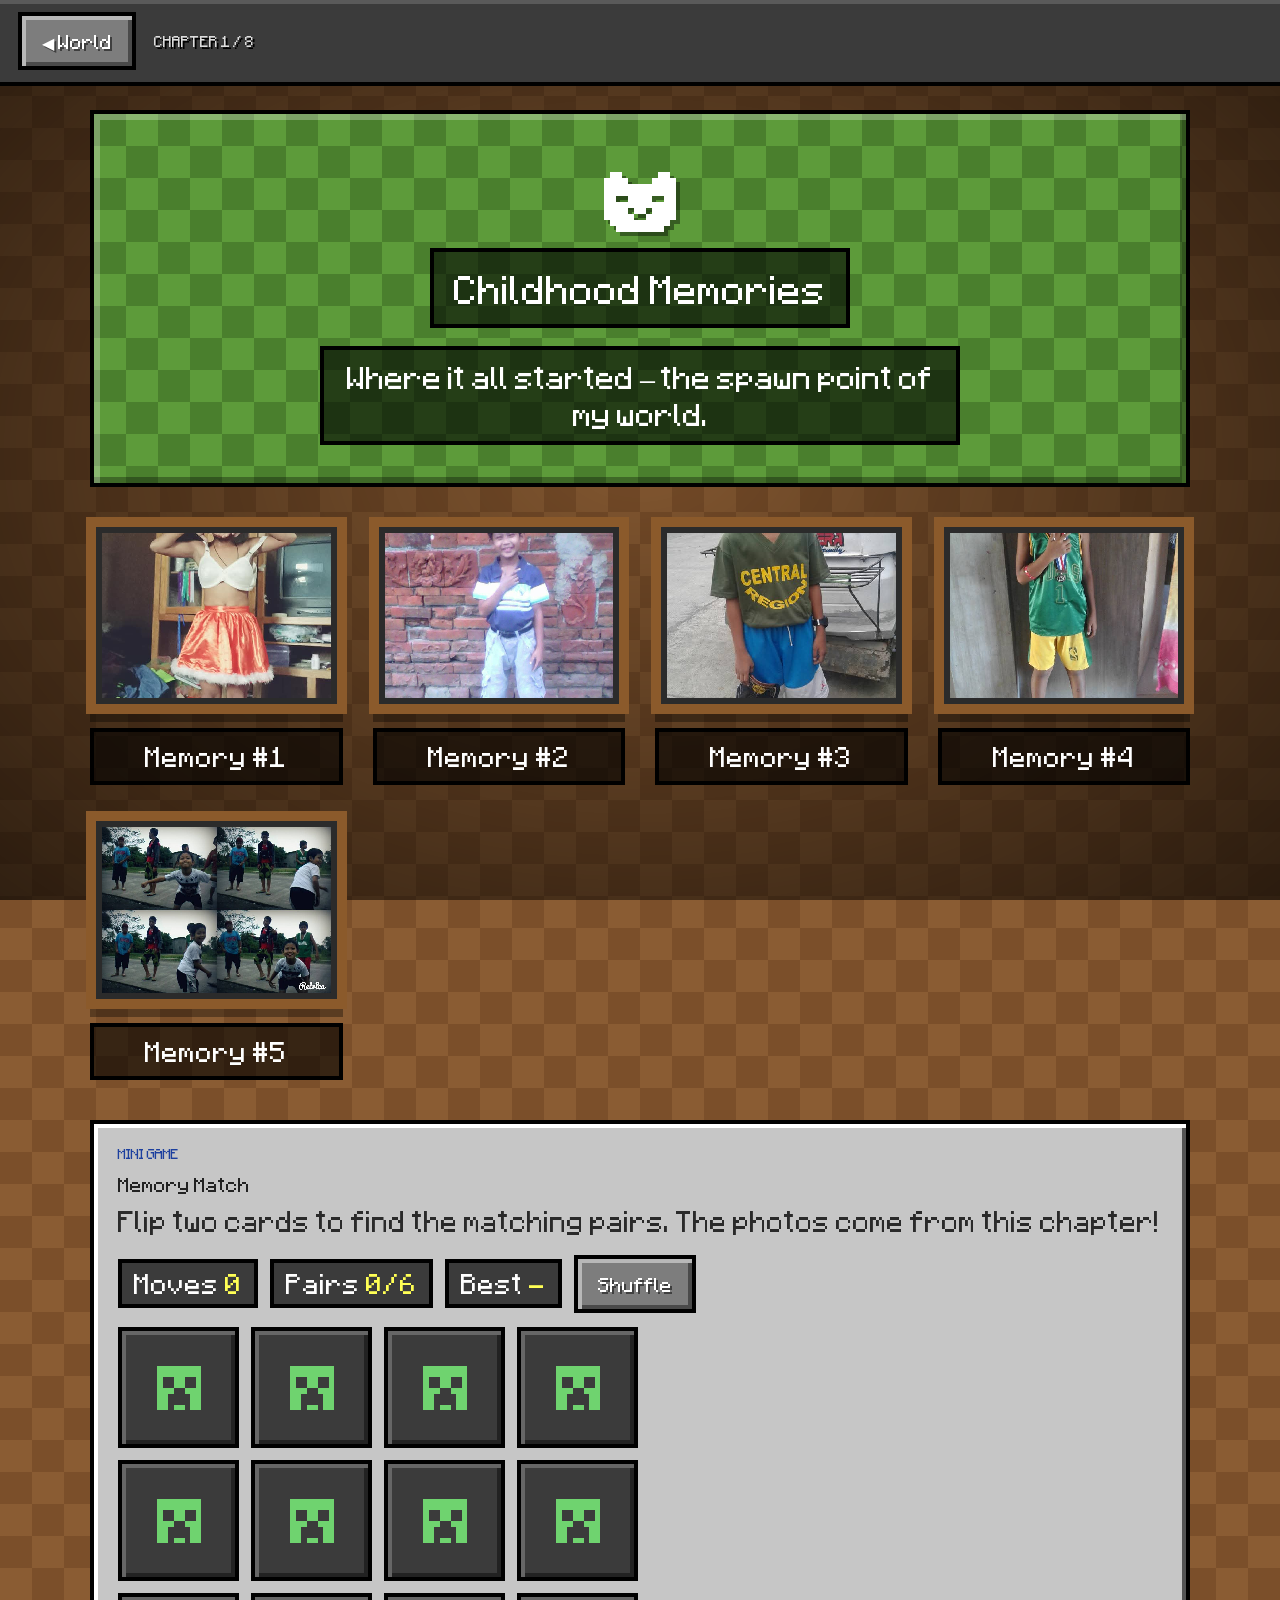
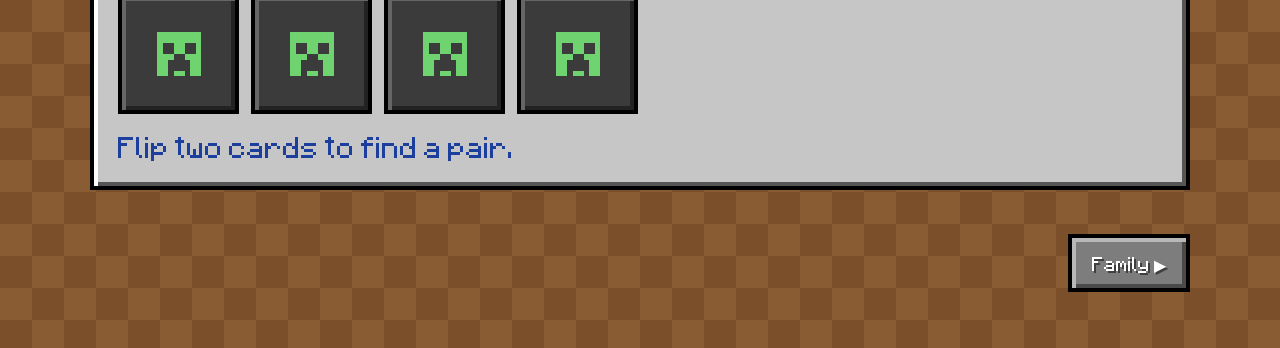
==== pages/childhood_memories.html @ 73229e30 "Use the real Minecraft font site-wide (bundled locally) Co-Authored-By: Claude Sonnet 5.5 <noreply@a" ====
<!DOCTYPE html>
<html lang="en">
<head>
  <meta charset="utf-8">
  <meta name="viewport" content="width=device-width, initial-scale=1">
  <title>Childhood Memories · Life Craft</title>
  <link rel="stylesheet" href="../css/style.css">
  <script src="../js/transition.js"></script>
</head>
<body style="--c:#5d9b3a; --c2:#4a7f2d;">
  <a class="skip" href="#main">Skip to content</a>

  <header class="topbar">
    <a class="mc-btn" data-morph href="welcome.html" style="--c:#7d7d7d; --c2:#6b6b6b;">&#9664; World</a>
    <span class="topbar-title">CHAPTER 1 / 8</span>
  </header>

  <main id="main" class="wrap">
    <section class="hero">
      <span class="hero-icon" aria-hidden="true"><i class="px px-bear"></i></span>
      <h1>Childhood Memories</h1>
      <p>Where it all started &mdash; the spawn point of my world.</p>
    </section>

    <section class="gallery">
      <figure class="photo">
        <div class="frame"><img src="../img/Childhood%20Memories/FB_IMG_1792336890360.jpg" alt="Childhood memory 1" loading="lazy"><div class="ph"></div></div>
        <figcaption>Memory #1</figcaption>
      </figure>
      <figure class="photo">
        <div class="frame"><img src="../img/Childhood%20Memories/FB_IMG_1792336968765.jpg" alt="Childhood memory 2" loading="lazy"><div class="ph"></div></div>
        <figcaption>Memory #2</figcaption>
      </figure>
      <figure class="photo">
        <div class="frame"><img src="../img/Childhood%20Memories/FB_IMG_1792337045934.jpg" alt="Childhood memory 3" loading="lazy"><div class="ph"></div></div>
        <figcaption>Memory #3</figcaption>
      </figure>
      <figure class="photo">
        <div class="frame"><img src="../img/Childhood%20Memories/FB_IMG_1792337150181.jpg" alt="Childhood memory 4" loading="lazy"><div class="ph"></div></div>
        <figcaption>Memory #4</figcaption>
      </figure>
      <figure class="photo">
        <div class="frame"><img src="../img/Childhood%20Memories/FB_IMG_1792337281035.jpg" alt="Childhood memory 5" loading="lazy"><div class="ph"></div></div>
        <figcaption>Memory #5</figcaption>
      </figure>
    </section>

    <section class="panel game" data-game="memory" aria-labelledby="game-title">
      <div class="game-tag">MINI GAME</div>
      <h2 id="game-title">Memory Match</h2>
      <p class="game-sub">Flip two cards to find the matching pairs. The photos come from this chapter!</p>
      <div class="game-ui"></div>
      <noscript><p class="game-sub">Turn on JavaScript to play this game.</p></noscript>
    </section>

    <nav class="pager">
      <span class="spacer"></span>
      <a class="mc-btn" data-morph href="family_relatives.html" style="--c:#b8945f; --c2:#9c7a49;">Family &#9654;</a>
    </nav>
  </main>

  <script src="../js/lightbox.js"></script>
  <script src="../js/games.js"></script>
</body>
</html>
---- css/style.css ----
/* ==========================================================
   LIFE CRAFT — Minecraft-themed memory book
   ========================================================== */

@font-face {
  font-family: 'Minecraft';
  src: url('../assets/fonts/minecraft.woff2') format('woff2');
  font-display: swap;
}

:root {
  --font-title: 'Minecraft', 'Courier New', monospace;
  --font-body: 'Minecraft', 'Courier New', monospace;
  --c: #5d9b3a;
  --c2: #4a7f2d;
  --gui: #c6c6c6;
  --stone: #7d7d7d;
  --icon-lg: 72px;
  --ground-h: max(24vh, 150px);
}

*, *::before, *::after { box-sizing: border-box; }

html { image-rendering: pixelated; scroll-behavior: smooth; }

body {
  margin: 0;
  min-height: 100vh;
  min-height: 100dvh;
  font-family: var(--font-body);
  font-size: 23px;
  line-height: 1.5;
  color: #fff;
  background:
    conic-gradient(#8a5c33 25%, #7b4f2a 0 50%, #8a5c33 0 75%, #7b4f2a 0) 0 0 / 64px 64px;
}

body::before {            /* dark vignette over the dirt */
  content: '';
  position: fixed; inset: 0; z-index: -1;
  background: radial-gradient(ellipse at center, rgba(0,0,0,.05), rgba(0,0,0,.65));
}

h1, h2, h3 { font-family: var(--font-title); font-weight: 400; line-height: 1.5; margin: 0; }
img { max-width: 100%; display: block; }
a { color: inherit; }

/* Visible keyboard focus everywhere */
:focus-visible { outline: 4px solid #ffff55; outline-offset: 4px; }
.title-body :focus-visible { outline-color: #1b1b1b; }
a, button, summary { touch-action: manipulation; }

/* ---------- Buttons & panels ---------- */
.mc-btn {
  display: inline-block;
  font-family: var(--font-title);
  font-size: 16px;
  line-height: 1.4;
  color: #fff;
  text-decoration: none;
  text-shadow: 2px 2px 0 #3f3f3f;
  text-align: center;
  padding: 14px 20px;
  cursor: pointer;
  background: var(--stone);
  border: 4px solid #000;
  box-shadow: inset 4px 4px 0 #b8b8b8, inset -4px -4px 0 #4a4a4a;
  transition: transform .1s;
}
.mc-btn:hover, .mc-btn:focus-visible {
  background: #6f7fc4;
  box-shadow: inset 4px 4px 0 #a3b0ee, inset -4px -4px 0 #3c477f;
}
.mc-btn:active { transform: translateY(3px); }
.mc-btn.big { font-size: 24px; padding: 22px 48px; }
.mc-btn[disabled] { opacity: .45; cursor: not-allowed; }

.panel {
  background: var(--gui);
  color: #2a2a2a;
  border: 4px solid #000;
  box-shadow: inset 4px 4px 0 #fff, inset -4px -4px 0 #555;
  padding: 22px 24px;
}
.panel-dark {
  background: rgba(0, 0, 0, .62);
  border: 4px solid #000;
  box-shadow: inset 4px 4px 0 rgba(255,255,255,.14), inset -4px -4px 0 rgba(0,0,0,.4);
  padding: 22px 24px;
}

/* ==========================================================
   TITLE SCREEN (index.html)
   ========================================================== */
.title-body { background: #78b4ff; overflow: hidden; }
.title-body::before { display: none; }

.sky {
  position: fixed; inset: 0; z-index: 0;
  background: linear-gradient(#5fa0ff 0%, #a9d4ff 70%, #d6ecff 100%);
}
.cloud {
  position: absolute; width: 96px; height: 32px; background: #fff;
  box-shadow: 32px -32px 0 #fff, 64px -16px 0 #fff, 96px 0 0 #fff, 128px 0 0 #fff, 0 0 0 0 #fff;
  opacity: .92;
  left: 0; animation: drift linear infinite; will-change: transform;
}
.cloud.c1 { top: 12%; animation-duration: 90s; }
.cloud.c2 { top: 26%; animation-duration: 140s; animation-delay: -60s; --s: 1.4; }
.cloud.c3 { top: 8%;  animation-duration: 110s; animation-delay: -30s; --s: .8; }
@keyframes drift {
  from { transform: translateX(-300px) scale(var(--s, 1)); }
  to   { transform: translateX(110vw) scale(var(--s, 1)); }
}

.ground {
  position: absolute; left: 0; right: 0; bottom: 0; height: var(--ground-h);
  background:
    linear-gradient(#5d9b3a 0 28px, #3f6f26 28px 36px, transparent 36px),
    conic-gradient(#8a5c33 25%, #7b4f2a 0 50%, #8a5c33 0 75%, #7b4f2a 0) 0 0 / 64px 64px;
  border-top: 4px solid #000;
}

.title-main {
  position: relative; z-index: 2;
  min-height: 100vh;
  min-height: 100dvh;
  display: flex; flex-direction: column; align-items: center; justify-content: center;
  gap: 18px; padding: 24px 24px calc(var(--ground-h) + 16px); text-align: center;
}
.logo {
  display: flex; flex-direction: column; align-items: center;
  font-size: clamp(34px, 9vw, 92px);
  letter-spacing: 4px; color: #c9c9c9;
  text-shadow: 4px 4px 0 #3b3b3b, 8px 8px 0 #000, -2px -2px 0 #000, 2px -2px 0 #000, -2px 2px 0 #000;
  animation: bob 3s ease-in-out infinite;
}
@keyframes bob { 50% { transform: translateY(-8px); } }
.edition {
  font-family: var(--font-title); font-size: clamp(10px, 2vw, 16px);
  color: #fff; text-shadow: 3px 3px 0 #000; margin: 0;
}
.splash {
  font-family: var(--font-title); font-size: clamp(11px, 2vw, 16px);
  color: #ffff55; text-shadow: 3px 3px 0 #3f3f15;
  transform: rotate(-6deg); margin: 4px 0 18px;
  animation: pulse .6s ease-in-out infinite alternate;
}
@keyframes pulse { to { transform: rotate(-6deg) scale(1.1); } }
.hint { font-size: 20px; color: #1c3d66; margin: 8px 0 0; text-shadow: 1px 1px 0 rgba(255,255,255,.6); }

/* ==========================================================
   HUB (welcome.html)
   ========================================================== */
.wrap { width: min(1100px, 100% - 32px); margin: 0 auto; padding: 24px 0 56px; }

.topbar {
  position: sticky; top: 0; z-index: 50;
  display: flex; align-items: center; gap: 18px;
  padding: 12px 18px;
  background: #3b3b3b; border-bottom: 4px solid #000;
  box-shadow: inset 0 4px 0 #5a5a5a;
}
.topbar-title { font-family: var(--font-title); font-size: 12px; color: #ddd; text-shadow: 2px 2px 0 #000; }

/* In-game Minecraft name tag: white text with a drop shadow on a translucent dark box */
.nametag {
  margin-left: auto; padding: 4px 8px;
  background: rgba(0, 0, 0, .35);
}
.nametag-text { font-family: var(--font-title); font-size: 16px; color: #fff; text-shadow: 2px 2px 0 #3f3f3f; }

.hub-head { margin-bottom: 30px; text-align: center; }
.hub-head h1 { font-size: clamp(18px, 4vw, 30px); color: #2a2a2a; margin-bottom: 14px; }
.hub-head p { margin: 0; font-size: 25px; }
.hub-head b { white-space: nowrap; }

.grid { display: grid; grid-template-columns: repeat(4, 1fr); gap: 30px; }

.block {
  display: block; text-decoration: none; color: #fff; position: relative;
  transform: perspective(700px) rotateX(var(--rx, 0deg)) rotateY(var(--ry, 0deg)) translateY(var(--ty, 0px));
  transition: transform .15s ease-out;
}
.block:hover, .block:focus-visible { --ty: -8px; }
/* Minecraft item frame: oak-wood border around a recessed backing that
   holds the chapter icon like an item. The backing keeps the chapter colour. */
.block .face {
  position: relative; overflow: hidden;
  aspect-ratio: 1; display: grid; place-items: center;
  border: 4px solid #000;
  background: conic-gradient(#a87a45 25%, #94683a 0 50%, #a87a45 0 75%, #94683a 0) 0 0 / 64px 64px;
  box-shadow: inset 4px 4px 0 #c99a5e, inset -4px -4px 0 #6b4521, 0 10px 0 rgba(0,0,0,.35);
}
.block .face::before {          /* the recessed backing inside the wooden frame */
  content: ''; position: absolute; inset: 14px;
  border: 4px solid #3b2610;
  background:
    linear-gradient(transparent 55%, rgba(0,0,0,.22)),
    conic-gradient(var(--c) 25%, var(--c2) 0 50%, var(--c) 0 75%, var(--c2) 0) 0 0 / 64px 64px;
  box-shadow: inset 5px 5px 0 rgba(0,0,0,.4), inset -3px -3px 0 rgba(255,255,255,.18);
}
.block .face::after {           /* corner pegs where the frame meets the wall */
  content: ''; position: absolute; inset: 0; pointer-events: none;
  background:
    linear-gradient(#3b2610, #3b2610) 6px 6px / 6px 6px no-repeat,
    linear-gradient(#3b2610, #3b2610) calc(100% - 6px) 6px / 6px 6px no-repeat,
    linear-gradient(#3b2610, #3b2610) 6px calc(100% - 6px) / 6px 6px no-repeat,
    linear-gradient(#3b2610, #3b2610) calc(100% - 6px) calc(100% - 6px) / 6px 6px no-repeat;
}
.block .icon { font-size: var(--icon-lg); z-index: 1; filter: drop-shadow(4px 4px 0 rgba(0,0,0,.55)); transition: transform .2s; }
.block:hover .icon, .block:focus-visible .icon { transform: scale(1.22) rotate(-7deg); }
.block .num {
  position: absolute; top: 22px; left: 22px; z-index: 2;
  font-family: var(--font-title); font-size: 12px; text-shadow: 2px 2px 0 #000;
  background: rgba(0,0,0,.5); padding: 4px 7px;
}
.block .label {
  margin-top: 10px; padding: 12px 10px; text-align: center;
  background: #3b3b3b; border: 4px solid #000;
  box-shadow: inset 3px 3px 0 #5a5a5a, inset -3px -3px 0 #222;
}
.block .label strong { display: block; font-family: var(--font-title); font-weight: 400; font-size: 16px; line-height: 1.6; text-shadow: 2px 2px 0 #000; }
.block .label small { display: block; font-size: 20px; color: #e2e2e2; margin-top: 4px; }
.block:hover .label, .block:focus-visible .label { background: #4b5688; }
.block.is-morphing { visibility: hidden; }

.foot { text-align: center; font-size: 20px; color: #ddd; padding: 24px 12px 40px; text-shadow: 2px 2px 0 #000; }

/* ==========================================================
   SUB PAGES
   ========================================================== */
.hero {
  text-align: center; padding: 38px 20px; margin-bottom: 34px;
  border: 4px solid #000;
  background: conic-gradient(var(--c) 25%, var(--c2) 0 50%, var(--c) 0 75%, var(--c2) 0) 0 0 / 64px 64px;
  box-shadow: inset 6px 6px 0 rgba(255,255,255,.28), inset -6px -6px 0 rgba(0,0,0,.32);
}
.hero-icon { font-size: var(--icon-lg); display: block; filter: drop-shadow(4px 4px 0 rgba(0,0,0,.4)); margin-bottom: 10px; }
.hero h1 { display: inline-block; font-size: clamp(16px, 4.2vw, 32px); padding: 12px 20px;
  background: rgba(0,0,0,.6); border: 4px solid #000; }
.hero p { margin: 18px auto 0; max-width: 640px; width: fit-content; padding: 8px 16px; font-size: 25px;
  background: rgba(0,0,0,.6); border: 4px solid #000; }

.pager { display: flex; justify-content: space-between; gap: 14px; margin-top: 44px; flex-wrap: wrap; }
.pager .spacer { flex: 1; }

/* ---------- Photo gallery ---------- */
.gallery { display: grid; grid-template-columns: repeat(auto-fit, minmax(250px, 1fr)); gap: 30px; }
.photo { margin: 0; }
.photo .frame {
  position: relative; aspect-ratio: 4 / 3; overflow: hidden; cursor: zoom-in;
  background: #2b2b2b; border: 4px solid #000;
  outline: 10px solid #8b5a2b; outline-offset: -6px;
  box-shadow: 0 0 0 4px #000, 0 12px 0 rgba(0,0,0,.35);
  transition: transform .15s;
}
.photo .frame:hover { transform: translateY(-5px) rotate(-.6deg); }
.photo img { width: 100%; height: 100%; object-fit: cover; padding: 8px; }
.photo figcaption {
  margin-top: 18px; padding: 8px 12px; text-align: center; font-size: 22px;
  background: rgba(0,0,0,.6); border: 4px solid #000;
}
.photo .ph { display: none; }
.photo.is-missing img { display: none; }
.photo.is-missing .frame { cursor: default; }
.photo.is-missing .ph {
  display: grid; place-items: center; height: 100%; padding: 18px; text-align: center;
  font-family: var(--font-title); font-size: 12px; line-height: 1.9; color: #e2e2e2; overflow-wrap: anywhere;
  background: conic-gradient(#6a6a6a 25%, #5c5c5c 0 50%, #6a6a6a 0 75%, #5c5c5c 0) 0 0 / 64px 64px;
}

/* ---------- Lightbox ---------- */
.lb {
  position: fixed; inset: 0; z-index: 9000; display: none;
  align-items: center; justify-content: center; flex-direction: column; gap: 16px;
  background: rgba(0,0,0,.88); padding: 20px;
}
.lb.open { display: flex; }
.lb img { max-width: min(92vw, 1100px); max-height: 74vh; object-fit: contain; border: 4px solid #000; outline: 6px solid #8b5a2b; background: #222; }
.lb-cap { font-size: 24px; text-align: center; }
.lb-bar { display: flex; gap: 12px; flex-wrap: wrap; justify-content: center; }

/* ---------- Food ---------- */
.dishes { display: grid; gap: 28px; }
.dish { padding: 0; overflow: hidden; }
.dish summary {
  display: grid; grid-template-columns: 180px 1fr; gap: 20px; align-items: center;
  padding: 16px; cursor: pointer; list-style: none; color: #2a2a2a;
}
.dish summary::-webkit-details-marker { display: none; }
.dish summary img, .dish .thumb-ph { width: 180px; height: 130px; object-fit: cover; border: 4px solid #000; background: #555; }
.dish summary h2 { font-size: 15px; margin-bottom: 8px; color: #222; }
.dish summary span { font-size: 22px; color: #333; }
.dish summary span::after { content: '▼ open recipe'; display: block; margin-top: 8px; font-family: var(--font-title); font-size: 12px; color: #1c3f9e; }
.dish[open] summary span::after { content: '▲ close'; }
.dish .recipe {
  display: grid; grid-template-columns: 1fr 1.5fr; gap: 26px;
  padding: 8px 24px 26px; color: #2a2a2a; border-top: 4px solid #8b8b8b;
}
.recipe h3 { font-size: 12px; margin: 18px 0 10px; color: #1f5f1f; }
.recipe ul, .recipe ol { margin: 0; padding-left: 26px; font-size: 22px; }
.recipe li { margin-bottom: 6px; }
.recipe .tip { margin-top: 14px; padding: 10px 12px; background: #fff3b0; border: 4px solid #000; font-size: 21px; }

/* ---------- Movies ---------- */
.posters { display: grid; grid-template-columns: repeat(5, 1fr); gap: 18px; margin-bottom: 30px; }
.poster-btn {
  padding: 0; cursor: pointer; font: inherit; color: #fff; background: #2b2b2b;
  border: 4px solid #000; box-shadow: 0 8px 0 rgba(0,0,0,.35);
  transition: transform .15s;
}
.poster-btn:hover { transform: translateY(-6px); }
.poster-btn[aria-pressed="true"] { outline: 6px solid #ffff55; outline-offset: 2px; }
.poster-btn img { width: 100%; aspect-ratio: 2 / 3; object-fit: cover; }
.poster-btn .ph-poster {
  display: none; aspect-ratio: 2 / 3; place-items: center; padding: 10px;
  font-family: var(--font-title); font-size: 10px; line-height: 1.8; overflow-wrap: anywhere;
  background: conic-gradient(#5b2a86 25%, #3f1d61 0 50%, #5b2a86 0 75%, #3f1d61 0) 0 0 / 64px 64px;
}
.poster-btn.is-missing img { display: none; }
.poster-btn.is-missing .ph-poster { display: grid; }
.poster-btn span { display: block; padding: 8px 4px; font-size: 20px; background: #3b3b3b; }

.movie-detail { color: #2a2a2a; }
.movie-detail h2 { font-size: 18px; color: #222; margin-bottom: 6px; }
.movie-detail .meta { font-size: 21px; color: #333; margin: 0 0 18px; }
.movie-cols { display: grid; grid-template-columns: 1.2fr 1fr 1.2fr; gap: 24px; }
.movie-cols h3 { font-size: 12px; color: #1f5f1f; margin-bottom: 10px; }
.movie-cols p, .movie-cols ul { margin: 0; font-size: 22px; }
.movie-cols ul { padding-left: 22px; }
.movie-cols li { margin-bottom: 6px; }
.clip { margin-top: 22px; }
.clip video { width: 100%; max-height: 420px; background: #000; border: 4px solid #000; }
.clip-missing { display: none; font-size: 21px; padding: 12px; background: #fff3b0; border: 4px solid #000; }
.clip.no-clip video { display: none; }
.clip.no-clip .clip-missing { display: block; }

/* ---------- Song ---------- */
.player { display: grid; gap: 18px; }
.now { display: flex; align-items: center; gap: 20px; flex-wrap: wrap; }
.disc { font-size: 64px; color: #ffd24d; filter: drop-shadow(3px 3px 0 #000); animation: spin 3s linear infinite paused; }
.player.playing .disc { animation-play-state: running; }
@keyframes spin { to { transform: rotate(360deg); } }
.now h2 { font-size: 16px; margin-bottom: 6px; color: #ffff55; text-shadow: 3px 3px 0 #000; }
.now small { font-size: 21px; color: #ddd; }
.eq { display: flex; align-items: flex-end; gap: 6px; height: 54px; }
.eq i { width: 12px; height: 8px; background: #55ff55; border: 2px solid #000; }
.player.playing .eq i { animation: eq .6s ease-in-out infinite alternate; }
.eq i:nth-child(2) { animation-delay: -.2s; } .eq i:nth-child(3) { animation-delay: -.4s; }
.eq i:nth-child(4) { animation-delay: -.1s; } .eq i:nth-child(5) { animation-delay: -.3s; }
.eq i:nth-child(6) { animation-delay: -.5s; } .eq i:nth-child(7) { animation-delay: -.15s; }
@keyframes eq { to { height: 54px; } }
.controls { display: flex; align-items: center; gap: 12px; flex-wrap: wrap; }
.controls input[type=range] { flex: 1; min-width: 140px; accent-color: #55ff55; height: 44px; }
.time { font-size: 22px; min-width: 110px; text-align: right; }
.tracks { display: grid; gap: 10px; }
.track {
  display: flex; gap: 14px; align-items: center; min-height: 48px; text-align: left; width: 100%;
  font-family: var(--font-body); font-size: 24px; padding: 10px 16px; color: #fff; cursor: pointer;
  background: #4a4a4a; border: 4px solid #000; box-shadow: inset 3px 3px 0 #777, inset -3px -3px 0 #2a2a2a;
}
.track:hover { background: #5b6aa8; }
.track[aria-current="true"] { background: #2f7a2f; box-shadow: inset 3px 3px 0 #6fd36f, inset -3px -3px 0 #174517; }
.track b { font-family: var(--font-title); font-weight: 400; font-size: 12px; min-width: 28px; }
.why { margin-top: 30px; }
.why h2 { font-size: 15px; color: #222; margin-bottom: 14px; }
.why p { margin: 0; white-space: pre-wrap; font-size: 24px; }

/* ---------- Jokes ---------- */
.jokes { display: grid; gap: 24px; }
.joke { color: #2a2a2a; }
.joke .n { font-family: var(--font-title); font-size: 12px; color: #5c4500; margin-bottom: 10px; }
.joke .q { font-size: 28px; margin: 0 0 14px; }
.joke .a {
  display: none; margin: 16px 0 0; padding: 14px; font-size: 28px;
  background: #fff3b0; border: 4px solid #000; animation: pop .25s steps(4);
}
.joke.shown .a { display: block; }
@keyframes pop { from { transform: scale(.7); opacity: 0; } }

/* ==========================================================
   MORPH TRANSITION
   ========================================================== */
.morph { position: fixed; inset: 0; z-index: 9999; pointer-events: none; }
.morph-edge, .morph-fill { position: absolute; inset: 0; will-change: clip-path; }
.morph-edge { background: #000; }
.morph-fill { display: grid; place-items: center; }
.morph-label {
  font-family: var(--font-title); font-size: clamp(11px, 2.4vw, 16px); color: #fff;
  text-shadow: 3px 3px 0 #000; opacity: 0; transition: opacity .2s;
}
.morph.is-full .morph-label { opacity: 1; animation: blink 1s steps(2) infinite; }
@keyframes blink { 50% { opacity: .35; } }

.reveal { position: fixed; inset: 0; z-index: 10000; display: grid; pointer-events: none; }
.reveal i { display: block; animation: breakAway .3s steps(4) forwards; }
@keyframes breakAway { to { opacity: 0; transform: scale(.2) rotate(25deg); } }

/* ---------- Responsive ---------- */
@media (max-width: 900px) {
  .grid { grid-template-columns: repeat(2, 1fr); gap: 20px; }
  .posters { grid-template-columns: repeat(3, 1fr); }
  .movie-cols, .dish .recipe { grid-template-columns: 1fr; }
}
@media (max-width: 560px) {
  body { font-size: 21px; }
  .dish summary { grid-template-columns: 1fr; }
  .dish summary img { width: 100%; height: 170px; }
  .posters { grid-template-columns: repeat(2, 1fr); }
  .block .icon { font-size: 52px; }
  .block .face::before { inset: 10px; }
  .block .num { top: 16px; left: 16px; }
  .hero-icon { font-size: 56px; }
  .block .label strong { font-size: 13px; }
  .mc-btn { font-size: 13px; padding: 12px 14px; }
}

@media (prefers-reduced-motion: reduce) {
  html { scroll-behavior: auto; }
  *, *::before, *::after { animation: none !important; transition: none !important; }
}


/* ==========================================================
   PIXEL ICONS (CSS masks - SVG, no emoji; colour = currentColor)
   ========================================================== */
.px {
  display: inline-block; width: 1em; height: 1em; vertical-align: middle;
  background: currentColor;
  -webkit-mask: var(--m) center / contain no-repeat;
          mask: var(--m) center / contain no-repeat;
}
.icon, .hero-icon, .disc { line-height: 1; }
.px-bear { --m: url("data:image/svg+xml,%3Csvg%20xmlns%3D%27http%3A%2F%2Fwww.w3.org%2F2000%2Fsvg%27%20viewBox%3D%270%200%2012%2010%27%20shape-rendering%3D%27crispEdges%27%3E%3Cpath%20d%3D%27M1%200h2v1h-2zM9%200h2v1h-2zM0%201h4v1h-4zM8%201h4v1h-4zM0%202h12v1h-12zM0%203h12v1h-12zM0%204h2v1h-2zM4%204h4v1h-4zM10%204h2v1h-2zM0%205h12v1h-12zM0%206h4v1h-4zM5%206h2v1h-2zM8%206h4v1h-4zM0%207h5v1h-5zM7%207h5v1h-5zM1%208h10v1h-10zM2%209h8v1h-8z%27%2F%3E%3C%2Fsvg%3E"); }
.px-house { --m: url("data:image/svg+xml,%3Csvg%20xmlns%3D%27http%3A%2F%2Fwww.w3.org%2F2000%2Fsvg%27%20viewBox%3D%270%200%2012%2010%27%20shape-rendering%3D%27crispEdges%27%3E%3Cpath%20d%3D%27M5%200h2v1h-2zM4%201h4v1h-4zM3%202h6v1h-6zM2%203h8v1h-8zM1%204h10v1h-10zM0%205h12v1h-12zM1%206h10v1h-10zM1%207h4v1h-4zM7%207h4v1h-4zM1%208h4v1h-4zM7%208h4v1h-4zM1%209h4v1h-4zM7%209h4v1h-4z%27%2F%3E%3C%2Fsvg%3E"); }
.px-friends { --m: url("data:image/svg+xml,%3Csvg%20xmlns%3D%27http%3A%2F%2Fwww.w3.org%2F2000%2Fsvg%27%20viewBox%3D%270%200%2010%208%27%20shape-rendering%3D%27crispEdges%27%3E%3Cpath%20d%3D%27M1%200h2v1h-2zM7%200h2v1h-2zM0%201h4v1h-4zM6%201h4v1h-4zM0%202h4v1h-4zM6%202h4v1h-4zM1%203h2v1h-2zM7%203h2v1h-2zM0%204h4v1h-4zM6%204h4v1h-4zM0%205h10v1h-10zM0%206h10v1h-10zM0%207h4v1h-4zM6%207h4v1h-4z%27%2F%3E%3C%2Fsvg%3E"); }
.px-heart { --m: url("data:image/svg+xml,%3Csvg%20xmlns%3D%27http%3A%2F%2Fwww.w3.org%2F2000%2Fsvg%27%20viewBox%3D%270%200%2011%2010%27%20shape-rendering%3D%27crispEdges%27%3E%3Cpath%20d%3D%27M1%200h3v1h-3zM7%200h3v1h-3zM0%201h5v1h-5zM6%201h5v1h-5zM0%202h11v1h-11zM0%203h11v1h-11zM0%204h11v1h-11zM1%205h9v1h-9zM2%206h7v1h-7zM3%207h5v1h-5zM4%208h3v1h-3zM5%209h1v1h-1z%27%2F%3E%3C%2Fsvg%3E"); }
.px-meat { --m: url("data:image/svg+xml,%3Csvg%20xmlns%3D%27http%3A%2F%2Fwww.w3.org%2F2000%2Fsvg%27%20viewBox%3D%270%200%2012%2012%27%20shape-rendering%3D%27crispEdges%27%3E%3Cpath%20d%3D%27M6%200h4v1h-4zM5%201h6v1h-6zM4%202h8v1h-8zM4%203h8v1h-8zM4%204h8v1h-8zM5%205h6v1h-6zM4%206h6v1h-6zM3%207h3v1h-3zM7%207h2v1h-2zM2%208h3v1h-3zM1%209h3v1h-3zM0%2010h2v1h-2zM3%2010h2v1h-2zM0%2011h5v1h-5z%27%2F%3E%3C%2Fsvg%3E"); }
.px-film { --m: url("data:image/svg+xml,%3Csvg%20xmlns%3D%27http%3A%2F%2Fwww.w3.org%2F2000%2Fsvg%27%20viewBox%3D%270%200%2012%2012%27%20shape-rendering%3D%27crispEdges%27%3E%3Cpath%20d%3D%27M0%200h12v1h-12zM0%201h1v1h-1zM2%201h2v1h-2zM5%201h2v1h-2zM8%201h2v1h-2zM11%201h1v1h-1zM0%202h12v1h-12zM0%204h12v1h-12zM0%205h1v1h-1zM11%205h1v1h-1zM0%206h1v1h-1zM3%206h1v1h-1zM11%206h1v1h-1zM0%207h1v1h-1zM3%207h3v1h-3zM11%207h1v1h-1zM0%208h1v1h-1zM3%208h5v1h-5zM11%208h1v1h-1zM0%209h1v1h-1zM3%209h3v1h-3zM11%209h1v1h-1zM0%2010h1v1h-1zM3%2010h1v1h-1zM11%2010h1v1h-1zM0%2011h12v1h-12z%27%2F%3E%3C%2Fsvg%3E"); }
.px-mic { --m: url("data:image/svg+xml,%3Csvg%20xmlns%3D%27http%3A%2F%2Fwww.w3.org%2F2000%2Fsvg%27%20viewBox%3D%270%200%2010%2012%27%20shape-rendering%3D%27crispEdges%27%3E%3Cpath%20d%3D%27M3%200h4v1h-4zM2%201h6v1h-6zM2%202h6v1h-6zM2%203h6v1h-6zM2%204h6v1h-6zM0%205h1v1h-1zM2%205h6v1h-6zM9%205h1v1h-1zM0%206h1v1h-1zM3%206h4v1h-4zM9%206h1v1h-1zM1%207h1v1h-1zM8%207h1v1h-1zM2%208h6v1h-6zM4%209h2v1h-2zM4%2010h2v1h-2zM2%2011h6v1h-6z%27%2F%3E%3C%2Fsvg%3E"); }
.px-laugh { --m: url("data:image/svg+xml,%3Csvg%20xmlns%3D%27http%3A%2F%2Fwww.w3.org%2F2000%2Fsvg%27%20viewBox%3D%270%200%2012%2011%27%20shape-rendering%3D%27crispEdges%27%3E%3Cpath%20d%3D%27M3%200h6v1h-6zM1%201h10v1h-10zM0%202h12v1h-12zM0%203h2v1h-2zM4%203h4v1h-4zM10%203h2v1h-2zM0%204h12v1h-12zM0%205h12v1h-12zM0%206h2v1h-2zM3%206h6v1h-6zM10%206h2v1h-2zM0%207h3v1h-3zM9%207h3v1h-3zM0%208h4v1h-4zM8%208h4v1h-4zM1%209h10v1h-10zM3%2010h6v1h-6z%27%2F%3E%3C%2Fsvg%3E"); }
.px-disc { --m: url("data:image/svg+xml,%3Csvg%20xmlns%3D%27http%3A%2F%2Fwww.w3.org%2F2000%2Fsvg%27%20viewBox%3D%270%200%2012%2010%27%20shape-rendering%3D%27crispEdges%27%3E%3Cpath%20d%3D%27M3%200h6v1h-6zM1%201h10v1h-10zM1%202h10v1h-10zM0%203h12v1h-12zM0%204h5v1h-5zM7%204h5v1h-5zM0%205h5v1h-5zM7%205h5v1h-5zM0%206h12v1h-12zM1%207h10v1h-10zM1%208h10v1h-10zM3%209h6v1h-6z%27%2F%3E%3C%2Fsvg%3E"); }

/* ---------- Skip link (keyboard / screen reader users) ---------- */
.skip {
  position: absolute; left: 12px; top: -120px; z-index: 20000;
  font-family: var(--font-title); font-size: 12px; text-decoration: none;
  color: #fff; background: #3b3b3b; border: 4px solid #000; padding: 12px 16px;
}
.skip:focus { top: 12px; }

/* ==========================================================
   MINI GAMES
   ========================================================== */
.game { margin-top: 40px; }
.game-tag { font-family: var(--font-title); font-size: 11px; color: #1c3f9e; margin-bottom: 10px; }
.game h2 { font-size: 16px; color: #222; margin-bottom: 8px; }
.game .game-h3 { font-size: 12px; color: #1f5f1f; margin: 14px 0 12px; }
.game-sub { margin: 0 0 16px; font-size: 23px; }
.game-row { display: flex; flex-wrap: wrap; align-items: center; gap: 12px; margin-bottom: 14px; }
.game-stat { font-size: 22px; padding: 4px 12px; background: #3b3b3b; color: #fff; border: 4px solid #000; }
.game-status { min-height: 1.5em; margin: 14px 0 0; font-size: 24px; color: #1c3f9e; }
.game button:not(.mc-btn) { font-family: var(--font-body); }
.game .mc-btn { color: #fff; }

/* Mine */
.mine-block {
  width: 140px; height: 140px; flex: none; cursor: pointer; color: #fff;
  font-family: var(--font-title); font-size: 12px; text-shadow: 2px 2px 0 #000;
  border: 4px solid #000;
  background: conic-gradient(#7d7d7d 25%, #6b6b6b 0 50%, #7d7d7d 0 75%, #6b6b6b 0) 0 0 / 64px 64px;
  box-shadow: inset 6px 6px 0 rgba(255,255,255,.3), inset -6px -6px 0 rgba(0,0,0,.35);
}
.mine-block.hit { animation: mineHit .15s steps(3); }
@keyframes mineHit { 50% { transform: scale(.92) rotate(-3deg); } }
.mine-side { flex: 1; min-width: 200px; }
.mine-side p { margin: 0 0 10px; }
.mine-bar { height: 22px; background: #333; border: 4px solid #000; }
.mine-bar i { display: block; height: 100%; background: #55ff55; transition: width .1s; }

/* Memory match */
.mem-board { display: grid; grid-template-columns: repeat(4, 1fr); gap: 12px; max-width: 520px; }
.mem-card { position: relative; aspect-ratio: 1; padding: 0; cursor: pointer; border: 4px solid #000; background: #3b3b3b; color: #fff; font-size: 30px; box-shadow: inset 4px 4px 0 #666, inset -4px -4px 0 #222; }
.mem-card span { position: absolute; inset: 0; display: grid; place-items: center; }
.mem-card .mem-back { display: none; font-size: 46px; background: #5d9b3a; }
.mem-card.up .mem-front { display: none; }
.mem-card.up .mem-back { display: grid; }
.mem-card.done .mem-back { background: #2f7a2f; }

/* Torches */
.torch-grid { display: grid; grid-template-columns: repeat(3, 1fr); gap: 12px; max-width: 420px; }
.hole { aspect-ratio: 1; cursor: pointer; border: 4px solid #000; background: #4a3a28; box-shadow: inset 4px 4px 0 #6b563b, inset -4px -4px 0 #2a2014; position: relative; }
.hole.lit { background: #ffb02e; box-shadow: inset 4px 4px 0 #fff3b0, inset -4px -4px 0 #c0701a, 0 0 18px #ffb02e; }
.hole.lit::after { content: ''; position: absolute; left: 40%; top: 20%; width: 20%; height: 60%; background: #fff; border: 3px solid #000; }

/* Simon */
.simon { display: grid; grid-template-columns: repeat(2, 1fr); gap: 12px; max-width: 360px; }
.pad { height: 110px; cursor: pointer; border: 4px solid #000; background: var(--pc); filter: brightness(.55); box-shadow: inset 4px 4px 0 rgba(255,255,255,.3), inset -4px -4px 0 rgba(0,0,0,.3); }
.pad.lit { filter: brightness(1.3); }

/* Hearts */
.fall-area { position: relative; height: 320px; overflow: hidden; border: 4px solid #000; background: linear-gradient(#78b4ff, #d6ecff); }
.faller { position: absolute; top: -50px; padding: 0; width: 48px; height: 48px; font-size: 40px; line-height: 1; cursor: pointer; background: none; border: 0; color: #e02424; filter: drop-shadow(2px 2px 0 rgba(0,0,0,.5)); animation: fall linear forwards; }
.faller.bomb { color: #2f9a2f; }
@keyframes fall { to { top: 100%; } }

/* Cook */
.cook-cols { display: grid; grid-template-columns: 1.2fr 1fr; gap: 20px; }
.cook-opts { display: grid; gap: 10px; align-content: start; }
.step-btn { text-align: left; padding: 10px 14px; font-size: 22px; line-height: 1.2; color: #fff; cursor: pointer; background: #4a4a4a; border: 4px solid #000; box-shadow: inset 3px 3px 0 #777, inset -3px -3px 0 #2a2a2a; }
.step-btn:hover:not(:disabled) { background: #5b6aa8; }
.step-btn:disabled { opacity: .3; cursor: default; }
.step-btn.shake { animation: shake .3s steps(4); background: #8a2a2a; }
@keyframes shake { 25% { transform: translateX(-6px); } 75% { transform: translateX(6px); } }
.cook-done { margin: 0; padding: 12px 12px 12px 36px; font-size: 22px; background: #fff; border: 4px solid #000; min-height: 80px; }
@media (max-width: 700px) { .cook-cols { grid-template-columns: 1fr; } }

/* Quiz */
.quiz { display: grid; gap: 10px; max-width: 640px; }
.quiz .q { font-size: 26px; margin: 0 0 6px; }
.opt { text-align: left; padding: 10px 16px; font-size: 24px; color: #fff; cursor: pointer; background: #4a4a4a; border: 4px solid #000; box-shadow: inset 3px 3px 0 #777, inset -3px -3px 0 #2a2a2a; }
.opt:hover { background: #5b6aa8; }
.opt.good { background: #2f7a2f; }
.opt.bad { background: #8a2a2a; }

/* Beat tapper */
.beat-bar { position: relative; height: 64px; margin: 8px 0 14px; background: #333; border: 4px solid #000; }
.beat-zone { position: absolute; left: 43%; width: 14%; top: 0; bottom: 0; background: #2f9a2f; }
.beat-marker { position: absolute; top: 0; bottom: 0; width: 8px; background: #ffff55; border: 2px solid #000; }
.beat-bar.good { outline: 4px solid #55ff55; }
.beat-bar.bad { outline: 4px solid #ff5555; }

/* Tic-tac-toe */
.ttt { display: grid; grid-template-columns: repeat(3, 96px); gap: 8px; }
.ttt .cell { height: 96px; font-family: var(--font-title); font-size: 34px; cursor: pointer; background: #4a4a4a; border: 4px solid #000; box-shadow: inset 3px 3px 0 #777, inset -3px -3px 0 #2a2a2a; color: #fff; }
.ttt .cell.x { color: #55aaff; }
.ttt .cell.o { color: #55ff55; }
.ttt .cell:disabled { cursor: default; }

/* ==========================================================
   TITLE SCREEN CHARACTER (original blocky adventurer)
   ========================================================== */
.hc-wrap { position: fixed; left: 0; right: 0; bottom: var(--ground-h); height: 0; z-index: 3; pointer-events: none; }
.hero-char {
  position: absolute; left: 0; bottom: -8px; width: 80px; height: 160px;
  pointer-events: auto; cursor: pointer; will-change: transform;
  transform-origin: 0 100%; -webkit-tap-highlight-color: transparent; touch-action: manipulation;
}
/* 3D Minecraft model built from the real 64x64 skin (skins/mark.png) by js/hero.js.
   1 skin texel = --u px. Faces are cut out of the skin with background-position. */
.hc-body { position: absolute; inset: 0; perspective: 700px; perspective-origin: 50% 35%; }
.mc-model { position: absolute; inset: 0; transform-style: preserve-3d; transform: rotateY(var(--ry, 0deg)); transition: transform .28s ease-out; }
.mc-part, .mc-box { position: absolute; transform-style: preserve-3d; }
.mc-limb { transform-origin: 50% 0; }
.mc-face {
  position: absolute; backface-visibility: hidden;
  background-image: url(../skins/mark.png); background-repeat: no-repeat;
  image-rendering: pixelated;
}
.hero-char.walking .mc-limb.a { animation: swingA .45s ease-in-out infinite alternate; }
.hero-char.walking .mc-limb.b { animation: swingB .45s ease-in-out infinite alternate; }
@keyframes swingA { from { transform: rotateX(-32deg); } to { transform: rotateX(32deg); } }
@keyframes swingB { from { transform: rotateX(32deg); } to { transform: rotateX(-32deg); } }
.hero-char.waving .mc-limb.wave { animation: waveArm .3s ease-in-out infinite alternate; }
@keyframes waveArm { from { transform: rotateX(-150deg); } to { transform: rotateX(-185deg); } }
.hc-shadow { position: absolute; left: 8px; right: 8px; bottom: 2px; height: 8px; background: rgba(0,0,0,.25); z-index: 0; }

.hero-char.walking .hc-leg.front, .hero-char.walking .hc-arm.back { animation: swingA .45s ease-in-out infinite alternate; }
.hero-char.walking .hc-leg.back, .hero-char.walking .hc-arm.front { animation: swingB .45s ease-in-out infinite alternate; }
@keyframes swingA { from { transform: rotate(-28deg); } to { transform: rotate(28deg); } }
@keyframes swingB { from { transform: rotate(28deg); } to { transform: rotate(-28deg); } }
.hero-char.waving .hc-arm.front { animation: waveArm .3s ease-in-out infinite alternate; }
@keyframes waveArm { from { transform: rotate(150deg); } to { transform: rotate(190deg); } }

/* Floating in-game name tag above the head (white text on a translucent dark box),
   counter-scaled so it stays a constant size when the character shrinks. */
.hc-nametag {
  position: absolute; left: 50%; bottom: 176px; z-index: 9; white-space: nowrap;
  translate: -50% 0; scale: calc(1 / var(--hs, 1)); transform-origin: 50% 100%;
  padding: 4px 8px; background: rgba(0, 0, 0, .35);
  pointer-events: none;
}
.hc-nametag span { font-family: var(--font-title); font-size: 14px; color: #fff; text-shadow: 2px 2px 0 #3f3f3f; }

.hc-bubble {
  position: absolute; left: 50%; bottom: 212px; white-space: nowrap; z-index: 10;
  translate: calc(-50% + var(--bx, 0px)) 0; scale: calc(1 / var(--hs, 1)); transform-origin: 50% 100%;
  max-width: calc(100vw - 16px);
  padding: 8px 14px; font-family: var(--font-title); font-size: 11px; color: #222; background: #fff;
  border: 4px solid #000; opacity: 0; transition: opacity .15s; pointer-events: none;
}
.hc-bubble::after { content: ''; position: absolute; left: calc(50% - 6px - var(--bx, 0px) * var(--hs, 1)); bottom: -14px; width: 8px; height: 8px; background: #fff; border: 4px solid #000; border-top: 0; border-left: 0; transform: rotate(45deg); }
.hc-bubble.show { opacity: 1; }
.hero-char:focus-visible { outline-color: #1b1b1b; }

@media (max-width: 560px) { .hc-bubble { font-size: 10px; padding: 6px 10px; } }

/* ==========================================================
   GAME ADDITIONS (used by js/games.js)
   ========================================================== */
.px-creeper { --m: url("data:image/svg+xml,%3Csvg%20xmlns%3D%27http%3A%2F%2Fwww.w3.org%2F2000%2Fsvg%27%20viewBox%3D%270%200%208%208%27%20shape-rendering%3D%27crispEdges%27%3E%3Cpath%20d%3D%27M0%200h8v1h-8zM0%201h8v1h-8zM0%202h1v1h-1zM3%202h2v1h-2zM7%202h1v1h-1zM0%203h1v1h-1zM3%203h2v1h-2zM7%203h1v1h-1zM0%204h3v1h-3zM5%204h3v1h-3zM0%205h2v1h-2zM6%205h2v1h-2zM0%206h2v1h-2zM6%206h2v1h-2zM0%207h2v1h-2zM3%207h2v1h-2zM6%207h2v1h-2z%27%2F%3E%3C%2Fsvg%3E"); }

.game-area { margin-top: 4px; }
.game-stat b { color: #ffff55; font-weight: 400; }
.game .mc-btn[aria-pressed="true"] { background: #2f7a2f; box-shadow: inset 4px 4px 0 #6fd36f, inset -4px -4px 0 #174517; }
.game-sub { overflow-wrap: anywhere; }

/* Memory */
.mem-card .mem-front .px { font-size: 44px; color: #6fd36f; }
.mem-card .mem-back { overflow: hidden; }
.mem-card .mem-back img { width: 100%; height: 100%; object-fit: cover; }

/* Simon */
.pad { color: #fff; font-size: 26px; text-shadow: 2px 2px 0 #000; cursor: pointer; }
.pad[aria-disabled="true"] { cursor: default; }
/* Dim only the colour (not the label) so the text stays readable */
@supports (background: color-mix(in srgb, red, blue)) {
  .pad { filter: none; background: color-mix(in srgb, var(--pc) 52%, #000); }
  .pad.lit { background: var(--pc); filter: brightness(1.25); }
}

/* Torches */
.hole { font-size: 0; }

/* Hearts */
.faller .px { font-size: 40px; }
.fall-area { touch-action: manipulation; }

/* Cook */
.step-btn.shake { color: #fff; }

/* Quiz */
.quiz .mc-btn { justify-self: start; margin-top: 6px; }

/* Beat tapper */
.beat-tap { display: block; width: 100%; max-width: 420px; }

/* Tic-tac-toe */
.ttt .cell.win { background: #2f7a2f; }

@media (max-width: 560px) {
  .mem-board { gap: 8px; }
  .mem-card .mem-front .px { font-size: 30px; }
  .pad { height: 90px; font-size: 20px; }
  .ttt { grid-template-columns: repeat(3, 84px); }
  .ttt .cell { height: 84px; }
}

/* ==========================================================
   MOBILE: TITLE SCREEN
   ========================================================== */
.title-body {
  overscroll-behavior: none;              /* no pull-to-refresh / rubber-band while playing */
  -webkit-tap-highlight-color: transparent;
  -webkit-user-select: none; user-select: none;
  touch-action: manipulation;             /* no double-tap zoom delay */
}
.hint-touch { display: none; }

/* On-screen controls (touch devices only) */
.hc-pad {
  display: none; position: fixed; left: 0; right: 0; bottom: 0; z-index: 5;
  justify-content: space-between; align-items: flex-end; pointer-events: none;
  padding: 0 max(14px, env(safe-area-inset-right)) calc(14px + env(safe-area-inset-bottom)) max(14px, env(safe-area-inset-left));
}
.hc-pad .grp { display: flex; gap: 12px; }
.hc-pad button {
  pointer-events: auto; width: 68px; height: 68px; padding: 0; font-size: 24px;
  touch-action: none; -webkit-touch-callout: none; -webkit-user-select: none; user-select: none;
}
.hc-pad button.on { transform: translateY(3px); background: #6f7fc4; box-shadow: inset 4px 4px 0 #a3b0ee, inset -4px -4px 0 #3c477f; }
@media (pointer: coarse) {
  .hc-pad { display: flex; }
  .hint-kb { display: none; }
  .hint-touch { display: inline; }
  .title-body .hint:not(:last-of-type) { display: none; }   /* hide "Press Enter" on phones */
}

/* Short portrait phones: the buttons explain themselves, free the space */
@media (max-height: 700px) { .title-body .hint { display: none; } }

/* Short screens (phones in landscape): compact title so Play is always reachable */
@media (max-height: 520px) {
  :root { --ground-h: 84px; }
  .title-main { gap: 8px; padding: 10px 24px calc(var(--ground-h) + 8px); }
  .logo { flex-direction: row; gap: .35em; font-size: min(11vh, 9vw); letter-spacing: 2px;
          text-shadow: 3px 3px 0 #3b3b3b, 5px 5px 0 #000; }
  .edition, .splash { font-size: 10px; margin: 0; }
  .mc-btn.big { padding: 14px 32px; font-size: 14px; }
  .title-body .hint { display: none; }
  .hc-pad button { width: 56px; height: 56px; font-size: 20px; }
}
@media (max-height: 520px) and (min-width: 700px) { .logo { font-size: min(12vh, 7vw); } }
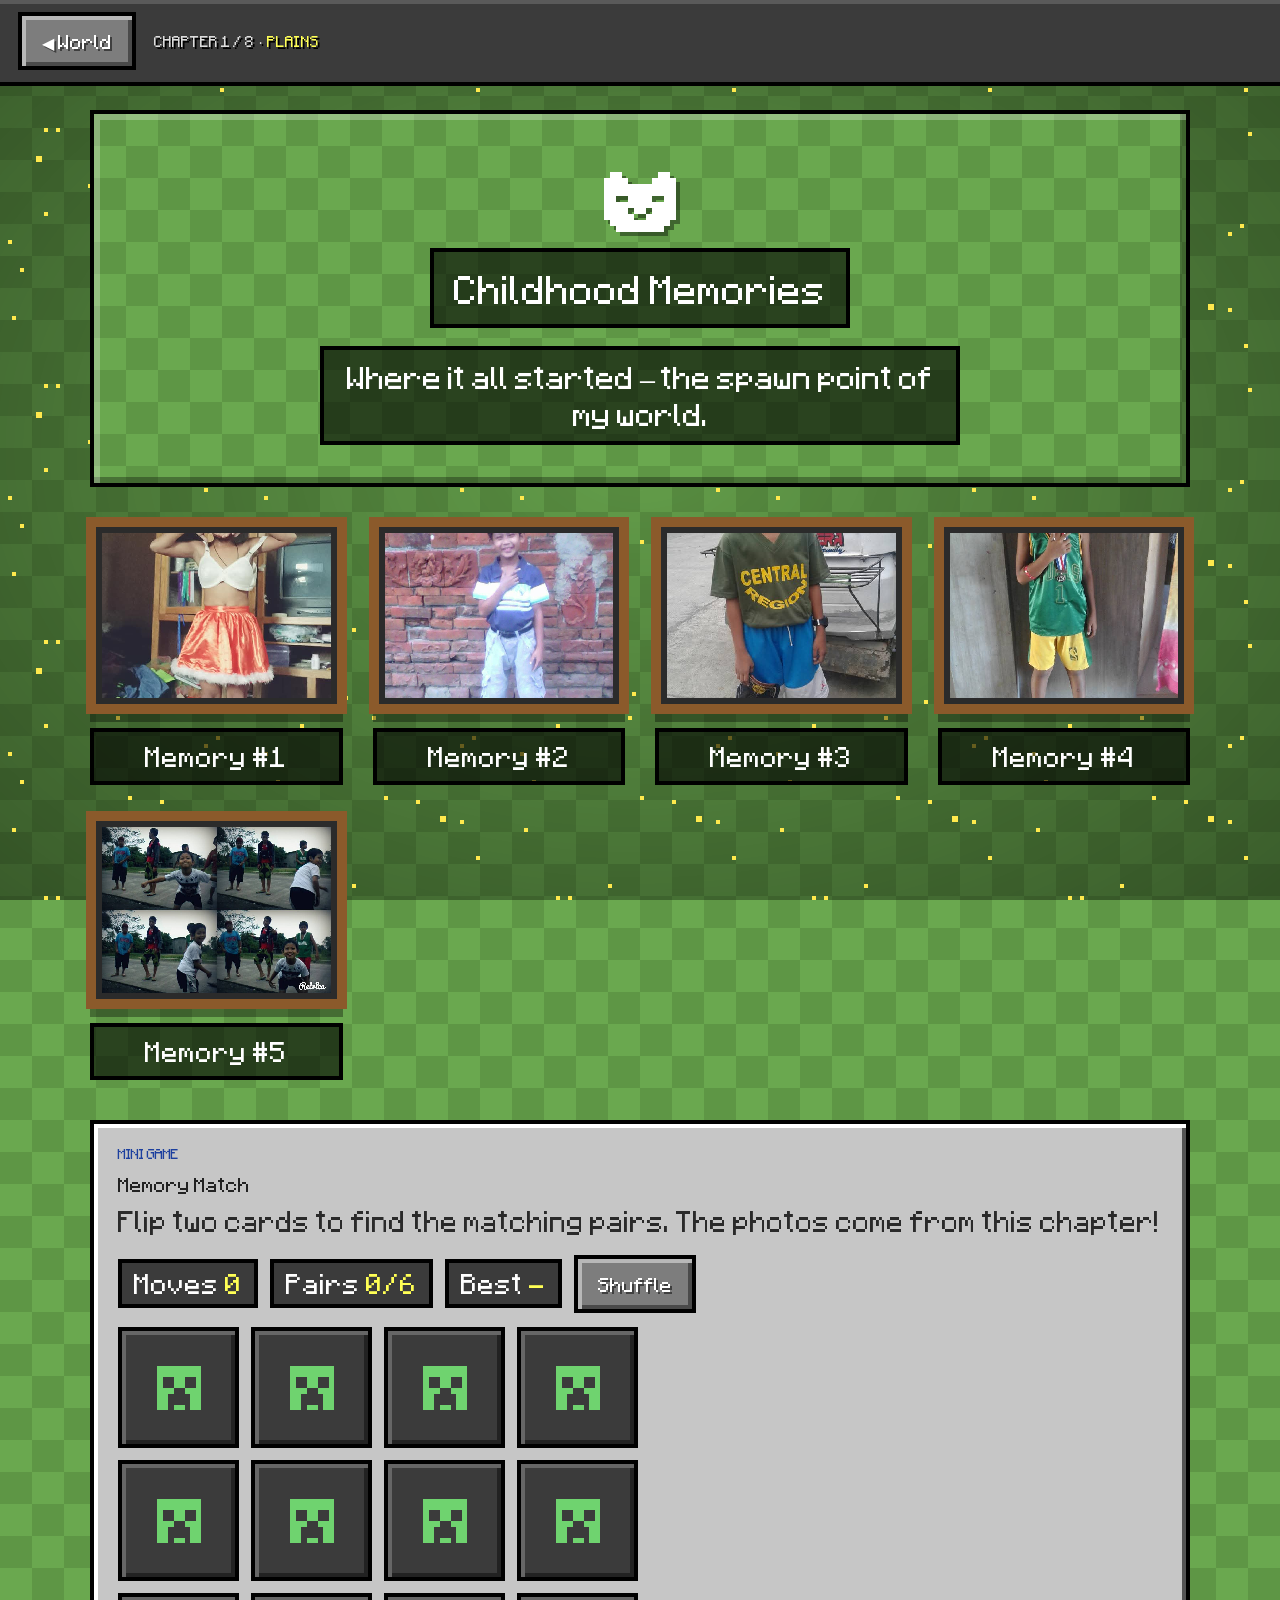
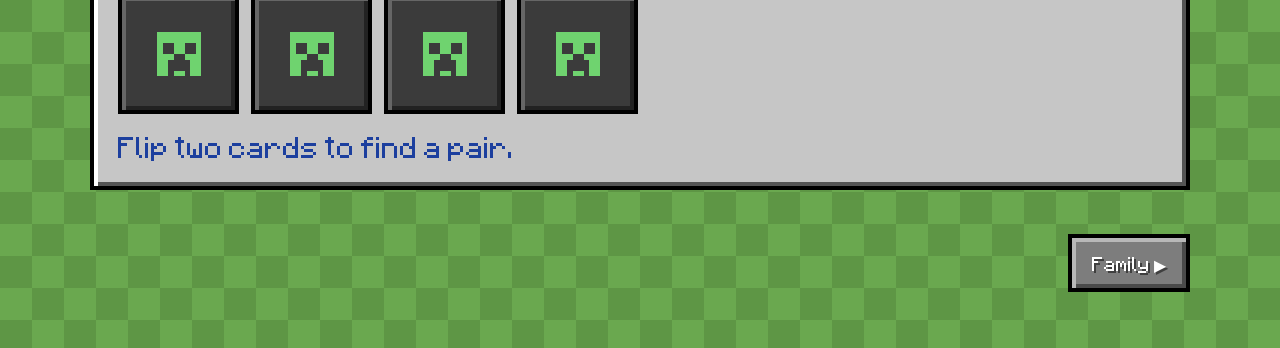
==== commit 22bd27b9: "Give each chapter page its own biome or dimension Co-Authored-By: Claude Sonnet 5.5 <noreply@anthrop" ====
--- a/pages/childhood_memories.html
+++ b/pages/childhood_memories.html
@@ -7,12 +7,12 @@
   <link rel="stylesheet" href="../css/style.css">
   <script src="../js/transition.js"></script>
 </head>
-<body style="--c:#5d9b3a; --c2:#4a7f2d;">
+<body data-biome="plains" style="--c:#5d9b3a; --c2:#4a7f2d;">
   <a class="skip" href="#main">Skip to content</a>
 
   <header class="topbar">
     <a class="mc-btn" data-morph href="welcome.html" style="--c:#7d7d7d; --c2:#6b6b6b;">&#9664; World</a>
-    <span class="topbar-title">CHAPTER 1 / 8</span>
+    <span class="topbar-title">CHAPTER 1 / 8 &middot; <span class="biome">PLAINS</span></span>
   </header>
 
   <main id="main" class="wrap">
--- a/css/style.css
+++ b/css/style.css
@@ -692,3 +692,32 @@
   .hc-pad button { width: 56px; height: 56px; font-size: 20px; }
 }
 @media (max-height: 520px) and (min-width: 700px) { .logo { font-size: min(12vh, 7vw); } }
+
+/* ==========================================================
+   BIOMES & DIMENSIONS — each chapter page has its own world
+   (set with <body data-biome="...">)
+   ========================================================== */
+
+body[data-biome] { background: conic-gradient(var(--t1) 25%, var(--t2) 0 50%, var(--t1) 0 75%, var(--t2) 0) 0 0 / 64px 64px; }
+body[data-biome]::before { background: radial-gradient(ellipse at center, rgba(0,0,0,.05), rgba(0,0,0,var(--vig, .55))); }
+body[data-biome]::after {
+  content: ''; position: fixed; inset: 0; z-index: -1; pointer-events: none;
+  background-image: var(--p1), var(--p2); background-size: 256px 256px, 256px 256px;
+  animation: particles var(--ps, 40s) linear infinite;
+}
+@keyframes particles { from { background-position: 0 0, 90px 0; } to { background-position: 0 256px, 90px 512px; } }
+body[data-biome='ocean']::after, body[data-biome='nether']::after { animation-name: particles-up; }
+@keyframes particles-up { from { background-position: 0 0, 90px 0; } to { background-position: 0 -256px, 90px -512px; } }
+body[data-biome='end']::after { animation-name: twinkle; animation-timing-function: ease-in-out; animation-direction: alternate; }
+@keyframes twinkle { from { opacity: .35; } to { opacity: 1; } }
+body[data-biome] .topbar-title .biome { color: #ffff55; }
+body[data-biome='plains'] { --t1: #6aa84f; --t2: #5e9645; --vig: 0.45; --ps: 40s; --p1: url("data:image/svg+xml,%3Csvg xmlns='http://www.w3.org/2000/svg' width='256' height='256' shape-rendering='crispEdges'%3E%3Crect x='36' y='156' width='6' height='6' fill='%23ffe94d'/%3E%3Crect x='8' y='240' width='4' height='4' fill='%23ffe94d'/%3E%3Crect x='184' y='48' width='6' height='6' fill='%23ffe94d'/%3E%3Crect x='220' y='88' width='4' height='4' fill='%23ffe94d'/%3E%3Crect x='44' y='128' width='4' height='4' fill='%23ffe94d'/%3E%3Crect x='120' y='180' width='4' height='4' fill='%23ffe94d'/%3E%3Crect x='96' y='116' width='4' height='4' fill='%23ffe94d'/%3E%3Crect x='20' y='12' width='4' height='4' fill='%23ffe94d'/%3E%3Crect x='156' y='188' width='4' height='4' fill='%23ffe94d'/%3E%3Crect x='224' y='132' width='4' height='4' fill='%23ffe94d'/%3E%3Crect x='44' y='212' width='4' height='4' fill='%23ffe94d'/%3E%3Crect x='204' y='232' width='4' height='4' fill='%23ffe94d'/%3E%3C/svg%3E"); --p2: url("data:image/svg+xml,%3Csvg xmlns='http://www.w3.org/2000/svg' width='256' height='256' shape-rendering='crispEdges'%3E%3Crect x='56' y='128' width='4' height='4' fill='%23ffe94d'/%3E%3Crect x='204' y='52' width='4' height='4' fill='%23ffe94d'/%3E%3Crect x='128' y='28' width='4' height='4' fill='%23ffe94d'/%3E%3Crect x='116' y='204' width='4' height='4' fill='%23ffe94d'/%3E%3Crect x='160' y='32' width='4' height='4' fill='%23ffe94d'/%3E%3Crect x='12' y='60' width='4' height='4' fill='%23ffe94d'/%3E%3Crect x='88' y='184' width='4' height='4' fill='%23ffe94d'/%3E%3Crect x='216' y='224' width='4' height='4' fill='%23ffe94d'/%3E%3C/svg%3E"); }
+body[data-biome='forest'] { --t1: #3f6b2a; --t2: #365c24; --vig: 0.6; --ps: 32s; --p1: url("data:image/svg+xml,%3Csvg xmlns='http://www.w3.org/2000/svg' width='256' height='256' shape-rendering='crispEdges'%3E%3Crect x='164' y='184' width='4' height='4' fill='%2379b84f'/%3E%3Crect x='128' y='236' width='6' height='6' fill='%2379b84f'/%3E%3Crect x='116' y='64' width='6' height='6' fill='%2379b84f'/%3E%3Crect x='68' y='220' width='6' height='6' fill='%2379b84f'/%3E%3Crect x='16' y='60' width='6' height='6' fill='%2379b84f'/%3E%3Crect x='176' y='92' width='6' height='6' fill='%2379b84f'/%3E%3Crect x='80' y='240' width='4' height='4' fill='%2379b84f'/%3E%3Crect x='244' y='124' width='4' height='4' fill='%2379b84f'/%3E%3Crect x='40' y='84' width='6' height='6' fill='%2379b84f'/%3E%3Crect x='232' y='152' width='6' height='6' fill='%2379b84f'/%3E%3Crect x='176' y='172' width='6' height='6' fill='%2379b84f'/%3E%3Crect x='88' y='52' width='4' height='4' fill='%2379b84f'/%3E%3C/svg%3E"); --p2: url("data:image/svg+xml,%3Csvg xmlns='http://www.w3.org/2000/svg' width='256' height='256' shape-rendering='crispEdges'%3E%3Crect x='64' y='4' width='4' height='4' fill='%2379b84f'/%3E%3Crect x='40' y='4' width='4' height='4' fill='%2379b84f'/%3E%3Crect x='220' y='136' width='4' height='4' fill='%2379b84f'/%3E%3Crect x='60' y='120' width='4' height='4' fill='%2379b84f'/%3E%3Crect x='36' y='80' width='4' height='4' fill='%2379b84f'/%3E%3Crect x='32' y='244' width='4' height='4' fill='%2379b84f'/%3E%3Crect x='244' y='236' width='4' height='4' fill='%2379b84f'/%3E%3Crect x='180' y='128' width='4' height='4' fill='%2379b84f'/%3E%3C/svg%3E"); }
+body[data-biome='ocean'] { --t1: #2f7fc0; --t2: #2a70ad; --vig: 0.4; --ps: 36s; --p1: url("data:image/svg+xml,%3Csvg xmlns='http://www.w3.org/2000/svg' width='256' height='256' shape-rendering='crispEdges'%3E%3Crect x='76' y='48' width='6' height='6' fill='%23d8f3ff'/%3E%3Crect x='204' y='148' width='6' height='6' fill='%23d8f3ff'/%3E%3Crect x='16' y='196' width='6' height='6' fill='%23d8f3ff'/%3E%3Crect x='132' y='152' width='6' height='6' fill='%23d8f3ff'/%3E%3Crect x='204' y='28' width='4' height='4' fill='%23d8f3ff'/%3E%3Crect x='136' y='212' width='6' height='6' fill='%23d8f3ff'/%3E%3Crect x='224' y='24' width='6' height='6' fill='%23d8f3ff'/%3E%3Crect x='224' y='176' width='4' height='4' fill='%23d8f3ff'/%3E%3Crect x='56' y='16' width='4' height='4' fill='%23d8f3ff'/%3E%3Crect x='136' y='220' width='4' height='4' fill='%23d8f3ff'/%3E%3Crect x='8' y='236' width='6' height='6' fill='%23d8f3ff'/%3E%3Crect x='40' y='40' width='6' height='6' fill='%23d8f3ff'/%3E%3C/svg%3E"); --p2: url("data:image/svg+xml,%3Csvg xmlns='http://www.w3.org/2000/svg' width='256' height='256' shape-rendering='crispEdges'%3E%3Crect x='216' y='140' width='4' height='4' fill='%23d8f3ff'/%3E%3Crect x='84' y='0' width='4' height='4' fill='%23d8f3ff'/%3E%3Crect x='152' y='20' width='4' height='4' fill='%23d8f3ff'/%3E%3Crect x='224' y='80' width='4' height='4' fill='%23d8f3ff'/%3E%3Crect x='216' y='112' width='4' height='4' fill='%23d8f3ff'/%3E%3Crect x='172' y='88' width='4' height='4' fill='%23d8f3ff'/%3E%3Crect x='132' y='4' width='4' height='4' fill='%23d8f3ff'/%3E%3Crect x='32' y='208' width='4' height='4' fill='%23d8f3ff'/%3E%3C/svg%3E"); }
+body[data-biome='cherry'] { --t1: #f0a8c8; --t2: #e898bc; --vig: 0.35; --ps: 30s; --p1: url("data:image/svg+xml,%3Csvg xmlns='http://www.w3.org/2000/svg' width='256' height='256' shape-rendering='crispEdges'%3E%3Crect x='164' y='56' width='6' height='6' fill='%23ffd9ea'/%3E%3Crect x='108' y='76' width='4' height='4' fill='%23ffd9ea'/%3E%3Crect x='104' y='72' width='6' height='6' fill='%23ffd9ea'/%3E%3Crect x='148' y='36' width='6' height='6' fill='%23ffd9ea'/%3E%3Crect x='76' y='204' width='6' height='6' fill='%23ffd9ea'/%3E%3Crect x='24' y='100' width='4' height='4' fill='%23ffd9ea'/%3E%3Crect x='52' y='152' width='6' height='6' fill='%23ffd9ea'/%3E%3Crect x='68' y='24' width='6' height='6' fill='%23ffd9ea'/%3E%3Crect x='28' y='120' width='4' height='4' fill='%23ffd9ea'/%3E%3Crect x='204' y='92' width='4' height='4' fill='%23ffd9ea'/%3E%3Crect x='72' y='132' width='6' height='6' fill='%23ffd9ea'/%3E%3Crect x='120' y='164' width='4' height='4' fill='%23ffd9ea'/%3E%3C/svg%3E"); --p2: url("data:image/svg+xml,%3Csvg xmlns='http://www.w3.org/2000/svg' width='256' height='256' shape-rendering='crispEdges'%3E%3Crect x='164' y='68' width='4' height='4' fill='%23ffd9ea'/%3E%3Crect x='196' y='8' width='4' height='4' fill='%23ffd9ea'/%3E%3Crect x='96' y='204' width='4' height='4' fill='%23ffd9ea'/%3E%3Crect x='236' y='208' width='4' height='4' fill='%23ffd9ea'/%3E%3Crect x='244' y='152' width='4' height='4' fill='%23ffd9ea'/%3E%3Crect x='36' y='224' width='4' height='4' fill='%23ffd9ea'/%3E%3Crect x='120' y='52' width='4' height='4' fill='%23ffd9ea'/%3E%3Crect x='184' y='96' width='4' height='4' fill='%23ffd9ea'/%3E%3C/svg%3E"); }
+body[data-biome='desert'] { --t1: #e0cf8e; --t2: #d6c280; --vig: 0.35; --ps: 60s; --p1: url("data:image/svg+xml,%3Csvg xmlns='http://www.w3.org/2000/svg' width='256' height='256' shape-rendering='crispEdges'%3E%3Crect x='64' y='0' width='6' height='6' fill='%23fff2c2'/%3E%3Crect x='200' y='232' width='6' height='6' fill='%23fff2c2'/%3E%3Crect x='240' y='44' width='6' height='6' fill='%23fff2c2'/%3E%3Crect x='176' y='216' width='4' height='4' fill='%23fff2c2'/%3E%3Crect x='180' y='172' width='4' height='4' fill='%23fff2c2'/%3E%3Crect x='176' y='92' width='4' height='4' fill='%23fff2c2'/%3E%3Crect x='244' y='224' width='4' height='4' fill='%23fff2c2'/%3E%3Crect x='56' y='224' width='4' height='4' fill='%23fff2c2'/%3E%3Crect x='40' y='116' width='4' height='4' fill='%23fff2c2'/%3E%3Crect x='152' y='128' width='4' height='4' fill='%23fff2c2'/%3E%3Crect x='108' y='192' width='4' height='4' fill='%23fff2c2'/%3E%3Crect x='140' y='244' width='6' height='6' fill='%23fff2c2'/%3E%3C/svg%3E"); --p2: url("data:image/svg+xml,%3Csvg xmlns='http://www.w3.org/2000/svg' width='256' height='256' shape-rendering='crispEdges'%3E%3Crect x='20' y='124' width='4' height='4' fill='%23fff2c2'/%3E%3Crect x='168' y='184' width='4' height='4' fill='%23fff2c2'/%3E%3Crect x='0' y='96' width='4' height='4' fill='%23fff2c2'/%3E%3Crect x='236' y='76' width='4' height='4' fill='%23fff2c2'/%3E%3Crect x='112' y='148' width='4' height='4' fill='%23fff2c2'/%3E%3Crect x='140' y='136' width='4' height='4' fill='%23fff2c2'/%3E%3Crect x='40' y='148' width='4' height='4' fill='%23fff2c2'/%3E%3Crect x='80' y='208' width='4' height='4' fill='%23fff2c2'/%3E%3C/svg%3E"); }
+body[data-biome='end'] { --t1: #241540; --t2: #1b0f33; --vig: 0.55; --ps: 4s; --p1: url("data:image/svg+xml,%3Csvg xmlns='http://www.w3.org/2000/svg' width='256' height='256' shape-rendering='crispEdges'%3E%3Crect x='132' y='56' width='4' height='4' fill='%23f4e9ff'/%3E%3Crect x='152' y='8' width='6' height='6' fill='%23f4e9ff'/%3E%3Crect x='92' y='228' width='6' height='6' fill='%23f4e9ff'/%3E%3Crect x='108' y='96' width='4' height='4' fill='%23f4e9ff'/%3E%3Crect x='164' y='0' width='6' height='6' fill='%23f4e9ff'/%3E%3Crect x='68' y='12' width='6' height='6' fill='%23f4e9ff'/%3E%3Crect x='176' y='132' width='4' height='4' fill='%23f4e9ff'/%3E%3Crect x='108' y='120' width='4' height='4' fill='%23f4e9ff'/%3E%3Crect x='72' y='28' width='4' height='4' fill='%23f4e9ff'/%3E%3Crect x='72' y='200' width='6' height='6' fill='%23f4e9ff'/%3E%3Crect x='8' y='176' width='4' height='4' fill='%23f4e9ff'/%3E%3Crect x='152' y='68' width='4' height='4' fill='%23f4e9ff'/%3E%3C/svg%3E"); --p2: url("data:image/svg+xml,%3Csvg xmlns='http://www.w3.org/2000/svg' width='256' height='256' shape-rendering='crispEdges'%3E%3Crect x='176' y='64' width='4' height='4' fill='%23f4e9ff'/%3E%3Crect x='240' y='168' width='4' height='4' fill='%23f4e9ff'/%3E%3Crect x='184' y='244' width='4' height='4' fill='%23f4e9ff'/%3E%3Crect x='176' y='12' width='4' height='4' fill='%23f4e9ff'/%3E%3Crect x='104' y='92' width='4' height='4' fill='%23f4e9ff'/%3E%3Crect x='152' y='244' width='4' height='4' fill='%23f4e9ff'/%3E%3Crect x='72' y='148' width='4' height='4' fill='%23f4e9ff'/%3E%3Crect x='44' y='188' width='4' height='4' fill='%23f4e9ff'/%3E%3C/svg%3E"); }
+body[data-biome='nether'] { --t1: #7a2a2a; --t2: #6a2323; --vig: 0.55; --ps: 26s; --p1: url("data:image/svg+xml,%3Csvg xmlns='http://www.w3.org/2000/svg' width='256' height='256' shape-rendering='crispEdges'%3E%3Crect x='232' y='144' width='6' height='6' fill='%23ffb347'/%3E%3Crect x='76' y='136' width='4' height='4' fill='%23ffb347'/%3E%3Crect x='76' y='48' width='4' height='4' fill='%23ffb347'/%3E%3Crect x='76' y='32' width='6' height='6' fill='%23ffb347'/%3E%3Crect x='56' y='112' width='6' height='6' fill='%23ffb347'/%3E%3Crect x='240' y='16' width='4' height='4' fill='%23ffb347'/%3E%3Crect x='116' y='72' width='4' height='4' fill='%23ffb347'/%3E%3Crect x='56' y='160' width='4' height='4' fill='%23ffb347'/%3E%3Crect x='40' y='60' width='6' height='6' fill='%23ffb347'/%3E%3Crect x='136' y='40' width='6' height='6' fill='%23ffb347'/%3E%3Crect x='212' y='100' width='6' height='6' fill='%23ffb347'/%3E%3Crect x='68' y='208' width='6' height='6' fill='%23ffb347'/%3E%3C/svg%3E"); --p2: url("data:image/svg+xml,%3Csvg xmlns='http://www.w3.org/2000/svg' width='256' height='256' shape-rendering='crispEdges'%3E%3Crect x='156' y='180' width='4' height='4' fill='%23ffb347'/%3E%3Crect x='48' y='240' width='4' height='4' fill='%23ffb347'/%3E%3Crect x='204' y='140' width='4' height='4' fill='%23ffb347'/%3E%3Crect x='80' y='192' width='4' height='4' fill='%23ffb347'/%3E%3Crect x='240' y='164' width='4' height='4' fill='%23ffb347'/%3E%3Crect x='136' y='64' width='4' height='4' fill='%23ffb347'/%3E%3Crect x='148' y='84' width='4' height='4' fill='%23ffb347'/%3E%3Crect x='28' y='88' width='4' height='4' fill='%23ffb347'/%3E%3C/svg%3E"); }
+body[data-biome='mushroom'] { --t1: #7a6f85; --t2: #6d637a; --vig: 0.45; --ps: 44s; --p1: url("data:image/svg+xml,%3Csvg xmlns='http://www.w3.org/2000/svg' width='256' height='256' shape-rendering='crispEdges'%3E%3Crect x='56' y='172' width='4' height='4' fill='%23ff5555'/%3E%3Crect x='240' y='136' width='6' height='6' fill='%23ff5555'/%3E%3Crect x='24' y='112' width='6' height='6' fill='%23ff5555'/%3E%3Crect x='220' y='132' width='6' height='6' fill='%23ff5555'/%3E%3Crect x='4' y='12' width='4' height='4' fill='%23ff5555'/%3E%3Crect x='88' y='16' width='6' height='6' fill='%23ff5555'/%3E%3Crect x='180' y='140' width='6' height='6' fill='%23ff5555'/%3E%3Crect x='192' y='196' width='6' height='6' fill='%23ff5555'/%3E%3Crect x='132' y='116' width='4' height='4' fill='%23ff5555'/%3E%3Crect x='232' y='28' width='4' height='4' fill='%23ff5555'/%3E%3Crect x='116' y='8' width='6' height='6' fill='%23ff5555'/%3E%3Crect x='112' y='152' width='4' height='4' fill='%23ff5555'/%3E%3C/svg%3E"); --p2: url("data:image/svg+xml,%3Csvg xmlns='http://www.w3.org/2000/svg' width='256' height='256' shape-rendering='crispEdges'%3E%3Crect x='208' y='212' width='4' height='4' fill='%23ff5555'/%3E%3Crect x='132' y='184' width='4' height='4' fill='%23ff5555'/%3E%3Crect x='80' y='16' width='4' height='4' fill='%23ff5555'/%3E%3Crect x='236' y='132' width='4' height='4' fill='%23ff5555'/%3E%3Crect x='168' y='0' width='4' height='4' fill='%23ff5555'/%3E%3Crect x='92' y='176' width='4' height='4' fill='%23ff5555'/%3E%3Crect x='20' y='204' width='4' height='4' fill='%23ff5555'/%3E%3Crect x='164' y='72' width='4' height='4' fill='%23ff5555'/%3E%3C/svg%3E"); }
+/* The chapter banner is made of the biome's own block texture */
+body[data-biome] .hero { background: conic-gradient(var(--t1) 25%, var(--t2) 0 50%, var(--t1) 0 75%, var(--t2) 0) 0 0 / 64px 64px; }
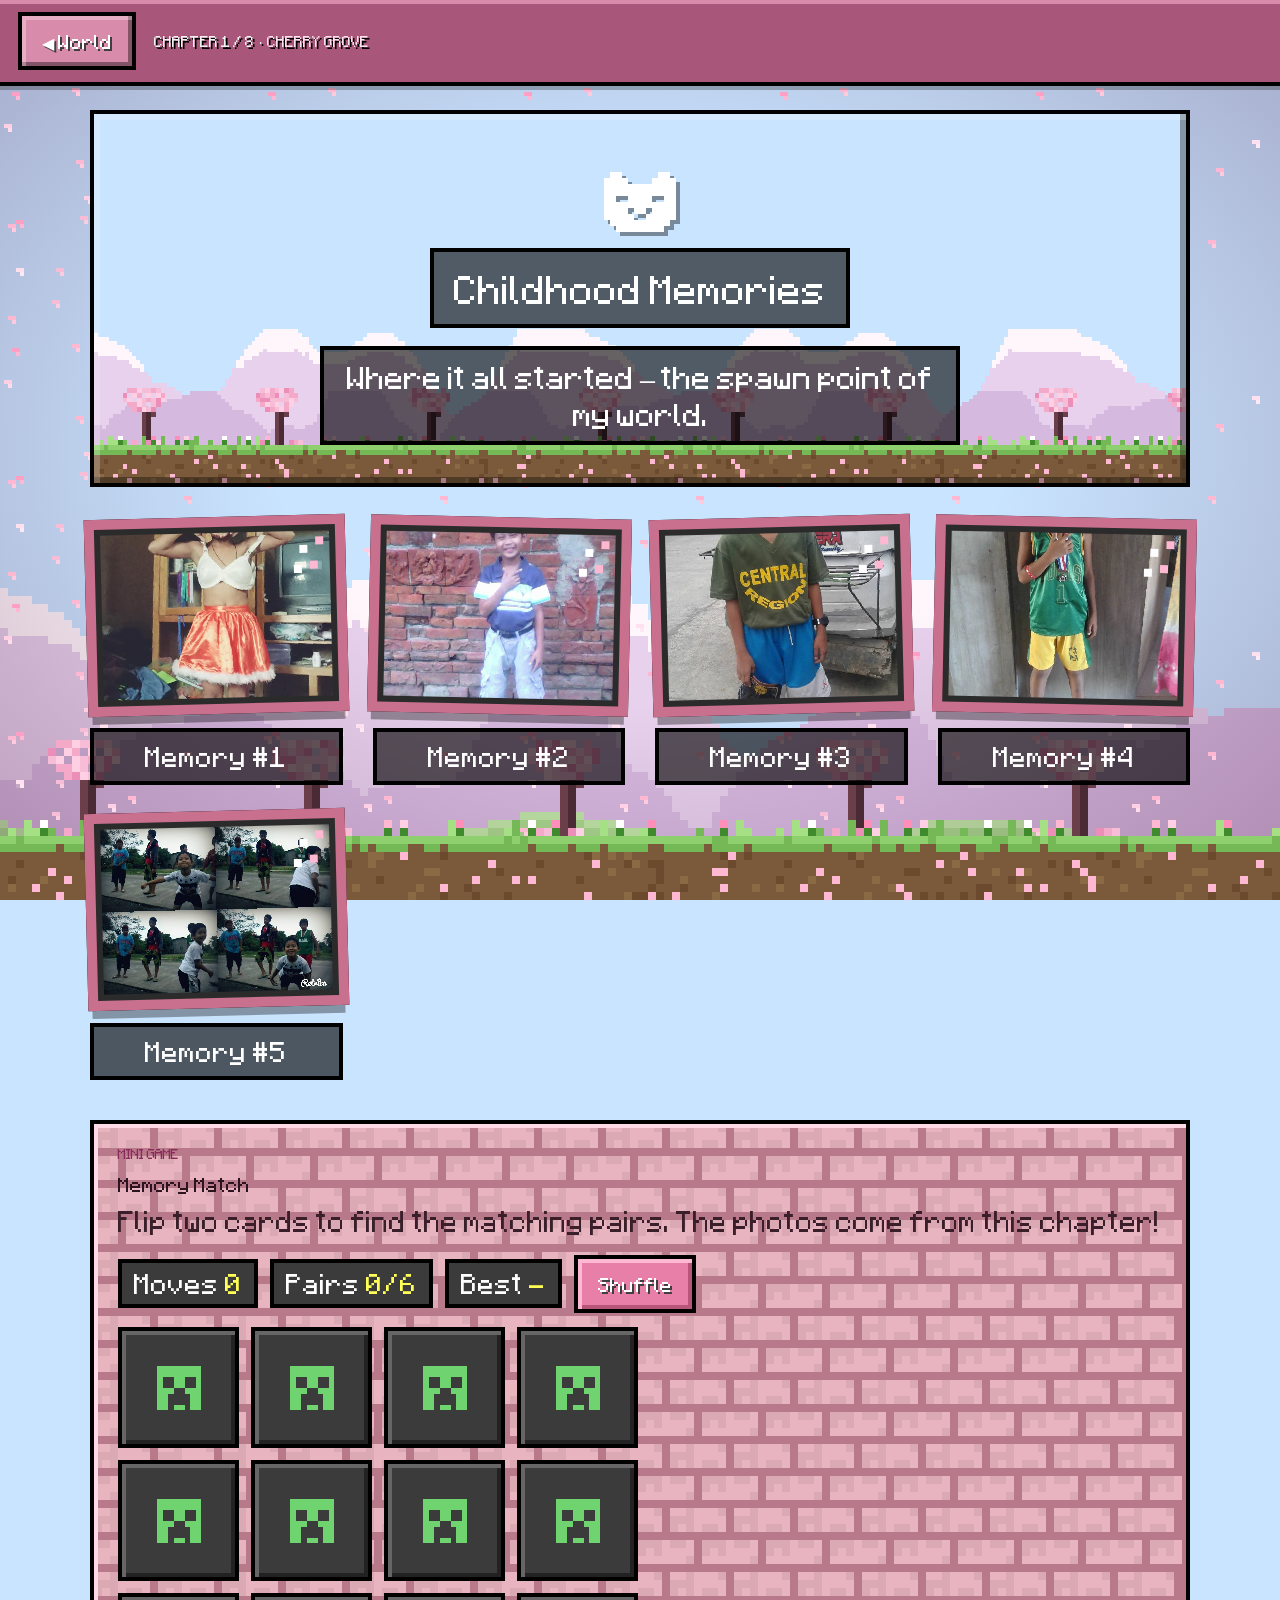
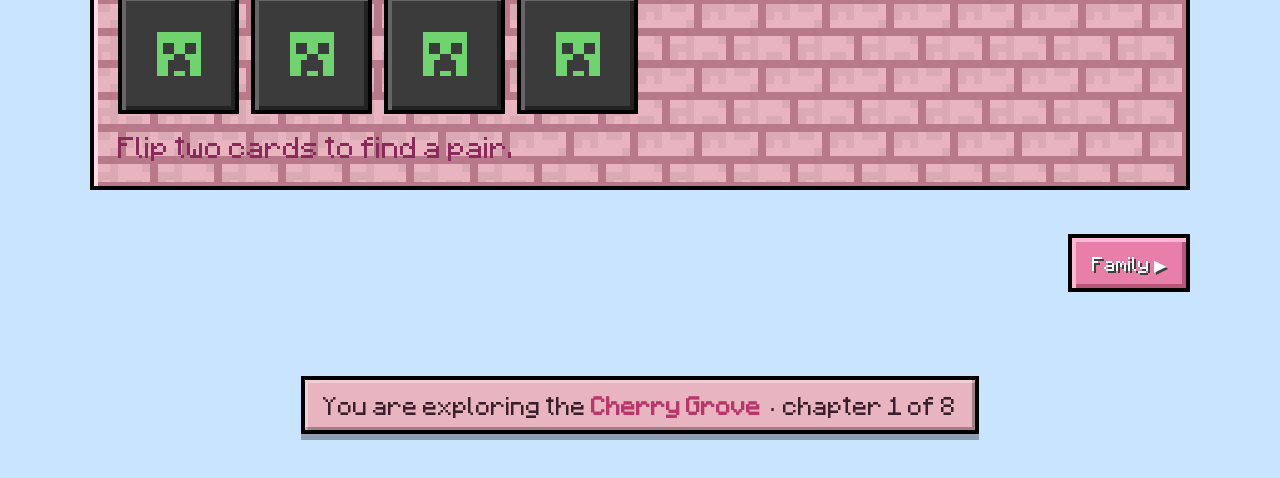
==== commit f7035114: "Redesign every page as its own Minecraft biome or dimension Title=Overworld, Welcome=Plains, Cherry " ====
--- a/pages/childhood_memories.html
+++ b/pages/childhood_memories.html
@@ -5,14 +5,15 @@
   <meta name="viewport" content="width=device-width, initial-scale=1">
   <title>Childhood Memories · Life Craft</title>
   <link rel="stylesheet" href="../css/style.css">
+  <link rel="stylesheet" href="../css/biomes.css">
   <script src="../js/transition.js"></script>
 </head>
-<body data-biome="plains" style="--c:#5d9b3a; --c2:#4a7f2d;">
+<body data-biome="cherry" data-sway style="--c:#f0a8c8; --c2:#e898bc;">
   <a class="skip" href="#main">Skip to content</a>
 
   <header class="topbar">
-    <a class="mc-btn" data-morph href="welcome.html" style="--c:#7d7d7d; --c2:#6b6b6b;">&#9664; World</a>
-    <span class="topbar-title">CHAPTER 1 / 8 &middot; <span class="biome">PLAINS</span></span>
+    <a class="mc-btn" data-morph data-world="the Plains" href="welcome.html" style="--c:#5d9b3a; --c2:#4a7f2d;">&#9664; World</a>
+    <span class="topbar-title">CHAPTER 1 / 8 &middot; <span class="biome">CHERRY GROVE</span></span>
   </header>
 
   <main id="main" class="wrap">
@@ -55,9 +56,11 @@
 
     <nav class="pager">
       <span class="spacer"></span>
-      <a class="mc-btn" data-morph href="family_relatives.html" style="--c:#b8945f; --c2:#9c7a49;">Family &#9654;</a>
+      <a class="mc-btn" data-morph data-world="the Lush Caves" href="family_relatives.html" style="--c:#6b8e3a; --c2:#58792e;">Family &#9654;</a>
     </nav>
   </main>
+
+  <footer class="foot">You are exploring the <b>Cherry Grove</b> &middot; chapter 1 of 8</footer>
 
   <script src="../js/lightbox.js"></script>
   <script src="../js/games.js"></script>
--- a/css/style.css
+++ b/css/style.css
@@ -692,32 +692,3 @@
   .hc-pad button { width: 56px; height: 56px; font-size: 20px; }
 }
 @media (max-height: 520px) and (min-width: 700px) { .logo { font-size: min(12vh, 7vw); } }
-
-/* ==========================================================
-   BIOMES & DIMENSIONS — each chapter page has its own world
-   (set with <body data-biome="...">)
-   ========================================================== */
-
-body[data-biome] { background: conic-gradient(var(--t1) 25%, var(--t2) 0 50%, var(--t1) 0 75%, var(--t2) 0) 0 0 / 64px 64px; }
-body[data-biome]::before { background: radial-gradient(ellipse at center, rgba(0,0,0,.05), rgba(0,0,0,var(--vig, .55))); }
-body[data-biome]::after {
-  content: ''; position: fixed; inset: 0; z-index: -1; pointer-events: none;
-  background-image: var(--p1), var(--p2); background-size: 256px 256px, 256px 256px;
-  animation: particles var(--ps, 40s) linear infinite;
-}
-@keyframes particles { from { background-position: 0 0, 90px 0; } to { background-position: 0 256px, 90px 512px; } }
-body[data-biome='ocean']::after, body[data-biome='nether']::after { animation-name: particles-up; }
-@keyframes particles-up { from { background-position: 0 0, 90px 0; } to { background-position: 0 -256px, 90px -512px; } }
-body[data-biome='end']::after { animation-name: twinkle; animation-timing-function: ease-in-out; animation-direction: alternate; }
-@keyframes twinkle { from { opacity: .35; } to { opacity: 1; } }
-body[data-biome] .topbar-title .biome { color: #ffff55; }
-body[data-biome='plains'] { --t1: #6aa84f; --t2: #5e9645; --vig: 0.45; --ps: 40s; --p1: url("data:image/svg+xml,%3Csvg xmlns='http://www.w3.org/2000/svg' width='256' height='256' shape-rendering='crispEdges'%3E%3Crect x='36' y='156' width='6' height='6' fill='%23ffe94d'/%3E%3Crect x='8' y='240' width='4' height='4' fill='%23ffe94d'/%3E%3Crect x='184' y='48' width='6' height='6' fill='%23ffe94d'/%3E%3Crect x='220' y='88' width='4' height='4' fill='%23ffe94d'/%3E%3Crect x='44' y='128' width='4' height='4' fill='%23ffe94d'/%3E%3Crect x='120' y='180' width='4' height='4' fill='%23ffe94d'/%3E%3Crect x='96' y='116' width='4' height='4' fill='%23ffe94d'/%3E%3Crect x='20' y='12' width='4' height='4' fill='%23ffe94d'/%3E%3Crect x='156' y='188' width='4' height='4' fill='%23ffe94d'/%3E%3Crect x='224' y='132' width='4' height='4' fill='%23ffe94d'/%3E%3Crect x='44' y='212' width='4' height='4' fill='%23ffe94d'/%3E%3Crect x='204' y='232' width='4' height='4' fill='%23ffe94d'/%3E%3C/svg%3E"); --p2: url("data:image/svg+xml,%3Csvg xmlns='http://www.w3.org/2000/svg' width='256' height='256' shape-rendering='crispEdges'%3E%3Crect x='56' y='128' width='4' height='4' fill='%23ffe94d'/%3E%3Crect x='204' y='52' width='4' height='4' fill='%23ffe94d'/%3E%3Crect x='128' y='28' width='4' height='4' fill='%23ffe94d'/%3E%3Crect x='116' y='204' width='4' height='4' fill='%23ffe94d'/%3E%3Crect x='160' y='32' width='4' height='4' fill='%23ffe94d'/%3E%3Crect x='12' y='60' width='4' height='4' fill='%23ffe94d'/%3E%3Crect x='88' y='184' width='4' height='4' fill='%23ffe94d'/%3E%3Crect x='216' y='224' width='4' height='4' fill='%23ffe94d'/%3E%3C/svg%3E"); }
-body[data-biome='forest'] { --t1: #3f6b2a; --t2: #365c24; --vig: 0.6; --ps: 32s; --p1: url("data:image/svg+xml,%3Csvg xmlns='http://www.w3.org/2000/svg' width='256' height='256' shape-rendering='crispEdges'%3E%3Crect x='164' y='184' width='4' height='4' fill='%2379b84f'/%3E%3Crect x='128' y='236' width='6' height='6' fill='%2379b84f'/%3E%3Crect x='116' y='64' width='6' height='6' fill='%2379b84f'/%3E%3Crect x='68' y='220' width='6' height='6' fill='%2379b84f'/%3E%3Crect x='16' y='60' width='6' height='6' fill='%2379b84f'/%3E%3Crect x='176' y='92' width='6' height='6' fill='%2379b84f'/%3E%3Crect x='80' y='240' width='4' height='4' fill='%2379b84f'/%3E%3Crect x='244' y='124' width='4' height='4' fill='%2379b84f'/%3E%3Crect x='40' y='84' width='6' height='6' fill='%2379b84f'/%3E%3Crect x='232' y='152' width='6' height='6' fill='%2379b84f'/%3E%3Crect x='176' y='172' width='6' height='6' fill='%2379b84f'/%3E%3Crect x='88' y='52' width='4' height='4' fill='%2379b84f'/%3E%3C/svg%3E"); --p2: url("data:image/svg+xml,%3Csvg xmlns='http://www.w3.org/2000/svg' width='256' height='256' shape-rendering='crispEdges'%3E%3Crect x='64' y='4' width='4' height='4' fill='%2379b84f'/%3E%3Crect x='40' y='4' width='4' height='4' fill='%2379b84f'/%3E%3Crect x='220' y='136' width='4' height='4' fill='%2379b84f'/%3E%3Crect x='60' y='120' width='4' height='4' fill='%2379b84f'/%3E%3Crect x='36' y='80' width='4' height='4' fill='%2379b84f'/%3E%3Crect x='32' y='244' width='4' height='4' fill='%2379b84f'/%3E%3Crect x='244' y='236' width='4' height='4' fill='%2379b84f'/%3E%3Crect x='180' y='128' width='4' height='4' fill='%2379b84f'/%3E%3C/svg%3E"); }
-body[data-biome='ocean'] { --t1: #2f7fc0; --t2: #2a70ad; --vig: 0.4; --ps: 36s; --p1: url("data:image/svg+xml,%3Csvg xmlns='http://www.w3.org/2000/svg' width='256' height='256' shape-rendering='crispEdges'%3E%3Crect x='76' y='48' width='6' height='6' fill='%23d8f3ff'/%3E%3Crect x='204' y='148' width='6' height='6' fill='%23d8f3ff'/%3E%3Crect x='16' y='196' width='6' height='6' fill='%23d8f3ff'/%3E%3Crect x='132' y='152' width='6' height='6' fill='%23d8f3ff'/%3E%3Crect x='204' y='28' width='4' height='4' fill='%23d8f3ff'/%3E%3Crect x='136' y='212' width='6' height='6' fill='%23d8f3ff'/%3E%3Crect x='224' y='24' width='6' height='6' fill='%23d8f3ff'/%3E%3Crect x='224' y='176' width='4' height='4' fill='%23d8f3ff'/%3E%3Crect x='56' y='16' width='4' height='4' fill='%23d8f3ff'/%3E%3Crect x='136' y='220' width='4' height='4' fill='%23d8f3ff'/%3E%3Crect x='8' y='236' width='6' height='6' fill='%23d8f3ff'/%3E%3Crect x='40' y='40' width='6' height='6' fill='%23d8f3ff'/%3E%3C/svg%3E"); --p2: url("data:image/svg+xml,%3Csvg xmlns='http://www.w3.org/2000/svg' width='256' height='256' shape-rendering='crispEdges'%3E%3Crect x='216' y='140' width='4' height='4' fill='%23d8f3ff'/%3E%3Crect x='84' y='0' width='4' height='4' fill='%23d8f3ff'/%3E%3Crect x='152' y='20' width='4' height='4' fill='%23d8f3ff'/%3E%3Crect x='224' y='80' width='4' height='4' fill='%23d8f3ff'/%3E%3Crect x='216' y='112' width='4' height='4' fill='%23d8f3ff'/%3E%3Crect x='172' y='88' width='4' height='4' fill='%23d8f3ff'/%3E%3Crect x='132' y='4' width='4' height='4' fill='%23d8f3ff'/%3E%3Crect x='32' y='208' width='4' height='4' fill='%23d8f3ff'/%3E%3C/svg%3E"); }
-body[data-biome='cherry'] { --t1: #f0a8c8; --t2: #e898bc; --vig: 0.35; --ps: 30s; --p1: url("data:image/svg+xml,%3Csvg xmlns='http://www.w3.org/2000/svg' width='256' height='256' shape-rendering='crispEdges'%3E%3Crect x='164' y='56' width='6' height='6' fill='%23ffd9ea'/%3E%3Crect x='108' y='76' width='4' height='4' fill='%23ffd9ea'/%3E%3Crect x='104' y='72' width='6' height='6' fill='%23ffd9ea'/%3E%3Crect x='148' y='36' width='6' height='6' fill='%23ffd9ea'/%3E%3Crect x='76' y='204' width='6' height='6' fill='%23ffd9ea'/%3E%3Crect x='24' y='100' width='4' height='4' fill='%23ffd9ea'/%3E%3Crect x='52' y='152' width='6' height='6' fill='%23ffd9ea'/%3E%3Crect x='68' y='24' width='6' height='6' fill='%23ffd9ea'/%3E%3Crect x='28' y='120' width='4' height='4' fill='%23ffd9ea'/%3E%3Crect x='204' y='92' width='4' height='4' fill='%23ffd9ea'/%3E%3Crect x='72' y='132' width='6' height='6' fill='%23ffd9ea'/%3E%3Crect x='120' y='164' width='4' height='4' fill='%23ffd9ea'/%3E%3C/svg%3E"); --p2: url("data:image/svg+xml,%3Csvg xmlns='http://www.w3.org/2000/svg' width='256' height='256' shape-rendering='crispEdges'%3E%3Crect x='164' y='68' width='4' height='4' fill='%23ffd9ea'/%3E%3Crect x='196' y='8' width='4' height='4' fill='%23ffd9ea'/%3E%3Crect x='96' y='204' width='4' height='4' fill='%23ffd9ea'/%3E%3Crect x='236' y='208' width='4' height='4' fill='%23ffd9ea'/%3E%3Crect x='244' y='152' width='4' height='4' fill='%23ffd9ea'/%3E%3Crect x='36' y='224' width='4' height='4' fill='%23ffd9ea'/%3E%3Crect x='120' y='52' width='4' height='4' fill='%23ffd9ea'/%3E%3Crect x='184' y='96' width='4' height='4' fill='%23ffd9ea'/%3E%3C/svg%3E"); }
-body[data-biome='desert'] { --t1: #e0cf8e; --t2: #d6c280; --vig: 0.35; --ps: 60s; --p1: url("data:image/svg+xml,%3Csvg xmlns='http://www.w3.org/2000/svg' width='256' height='256' shape-rendering='crispEdges'%3E%3Crect x='64' y='0' width='6' height='6' fill='%23fff2c2'/%3E%3Crect x='200' y='232' width='6' height='6' fill='%23fff2c2'/%3E%3Crect x='240' y='44' width='6' height='6' fill='%23fff2c2'/%3E%3Crect x='176' y='216' width='4' height='4' fill='%23fff2c2'/%3E%3Crect x='180' y='172' width='4' height='4' fill='%23fff2c2'/%3E%3Crect x='176' y='92' width='4' height='4' fill='%23fff2c2'/%3E%3Crect x='244' y='224' width='4' height='4' fill='%23fff2c2'/%3E%3Crect x='56' y='224' width='4' height='4' fill='%23fff2c2'/%3E%3Crect x='40' y='116' width='4' height='4' fill='%23fff2c2'/%3E%3Crect x='152' y='128' width='4' height='4' fill='%23fff2c2'/%3E%3Crect x='108' y='192' width='4' height='4' fill='%23fff2c2'/%3E%3Crect x='140' y='244' width='6' height='6' fill='%23fff2c2'/%3E%3C/svg%3E"); --p2: url("data:image/svg+xml,%3Csvg xmlns='http://www.w3.org/2000/svg' width='256' height='256' shape-rendering='crispEdges'%3E%3Crect x='20' y='124' width='4' height='4' fill='%23fff2c2'/%3E%3Crect x='168' y='184' width='4' height='4' fill='%23fff2c2'/%3E%3Crect x='0' y='96' width='4' height='4' fill='%23fff2c2'/%3E%3Crect x='236' y='76' width='4' height='4' fill='%23fff2c2'/%3E%3Crect x='112' y='148' width='4' height='4' fill='%23fff2c2'/%3E%3Crect x='140' y='136' width='4' height='4' fill='%23fff2c2'/%3E%3Crect x='40' y='148' width='4' height='4' fill='%23fff2c2'/%3E%3Crect x='80' y='208' width='4' height='4' fill='%23fff2c2'/%3E%3C/svg%3E"); }
-body[data-biome='end'] { --t1: #241540; --t2: #1b0f33; --vig: 0.55; --ps: 4s; --p1: url("data:image/svg+xml,%3Csvg xmlns='http://www.w3.org/2000/svg' width='256' height='256' shape-rendering='crispEdges'%3E%3Crect x='132' y='56' width='4' height='4' fill='%23f4e9ff'/%3E%3Crect x='152' y='8' width='6' height='6' fill='%23f4e9ff'/%3E%3Crect x='92' y='228' width='6' height='6' fill='%23f4e9ff'/%3E%3Crect x='108' y='96' width='4' height='4' fill='%23f4e9ff'/%3E%3Crect x='164' y='0' width='6' height='6' fill='%23f4e9ff'/%3E%3Crect x='68' y='12' width='6' height='6' fill='%23f4e9ff'/%3E%3Crect x='176' y='132' width='4' height='4' fill='%23f4e9ff'/%3E%3Crect x='108' y='120' width='4' height='4' fill='%23f4e9ff'/%3E%3Crect x='72' y='28' width='4' height='4' fill='%23f4e9ff'/%3E%3Crect x='72' y='200' width='6' height='6' fill='%23f4e9ff'/%3E%3Crect x='8' y='176' width='4' height='4' fill='%23f4e9ff'/%3E%3Crect x='152' y='68' width='4' height='4' fill='%23f4e9ff'/%3E%3C/svg%3E"); --p2: url("data:image/svg+xml,%3Csvg xmlns='http://www.w3.org/2000/svg' width='256' height='256' shape-rendering='crispEdges'%3E%3Crect x='176' y='64' width='4' height='4' fill='%23f4e9ff'/%3E%3Crect x='240' y='168' width='4' height='4' fill='%23f4e9ff'/%3E%3Crect x='184' y='244' width='4' height='4' fill='%23f4e9ff'/%3E%3Crect x='176' y='12' width='4' height='4' fill='%23f4e9ff'/%3E%3Crect x='104' y='92' width='4' height='4' fill='%23f4e9ff'/%3E%3Crect x='152' y='244' width='4' height='4' fill='%23f4e9ff'/%3E%3Crect x='72' y='148' width='4' height='4' fill='%23f4e9ff'/%3E%3Crect x='44' y='188' width='4' height='4' fill='%23f4e9ff'/%3E%3C/svg%3E"); }
-body[data-biome='nether'] { --t1: #7a2a2a; --t2: #6a2323; --vig: 0.55; --ps: 26s; --p1: url("data:image/svg+xml,%3Csvg xmlns='http://www.w3.org/2000/svg' width='256' height='256' shape-rendering='crispEdges'%3E%3Crect x='232' y='144' width='6' height='6' fill='%23ffb347'/%3E%3Crect x='76' y='136' width='4' height='4' fill='%23ffb347'/%3E%3Crect x='76' y='48' width='4' height='4' fill='%23ffb347'/%3E%3Crect x='76' y='32' width='6' height='6' fill='%23ffb347'/%3E%3Crect x='56' y='112' width='6' height='6' fill='%23ffb347'/%3E%3Crect x='240' y='16' width='4' height='4' fill='%23ffb347'/%3E%3Crect x='116' y='72' width='4' height='4' fill='%23ffb347'/%3E%3Crect x='56' y='160' width='4' height='4' fill='%23ffb347'/%3E%3Crect x='40' y='60' width='6' height='6' fill='%23ffb347'/%3E%3Crect x='136' y='40' width='6' height='6' fill='%23ffb347'/%3E%3Crect x='212' y='100' width='6' height='6' fill='%23ffb347'/%3E%3Crect x='68' y='208' width='6' height='6' fill='%23ffb347'/%3E%3C/svg%3E"); --p2: url("data:image/svg+xml,%3Csvg xmlns='http://www.w3.org/2000/svg' width='256' height='256' shape-rendering='crispEdges'%3E%3Crect x='156' y='180' width='4' height='4' fill='%23ffb347'/%3E%3Crect x='48' y='240' width='4' height='4' fill='%23ffb347'/%3E%3Crect x='204' y='140' width='4' height='4' fill='%23ffb347'/%3E%3Crect x='80' y='192' width='4' height='4' fill='%23ffb347'/%3E%3Crect x='240' y='164' width='4' height='4' fill='%23ffb347'/%3E%3Crect x='136' y='64' width='4' height='4' fill='%23ffb347'/%3E%3Crect x='148' y='84' width='4' height='4' fill='%23ffb347'/%3E%3Crect x='28' y='88' width='4' height='4' fill='%23ffb347'/%3E%3C/svg%3E"); }
-body[data-biome='mushroom'] { --t1: #7a6f85; --t2: #6d637a; --vig: 0.45; --ps: 44s; --p1: url("data:image/svg+xml,%3Csvg xmlns='http://www.w3.org/2000/svg' width='256' height='256' shape-rendering='crispEdges'%3E%3Crect x='56' y='172' width='4' height='4' fill='%23ff5555'/%3E%3Crect x='240' y='136' width='6' height='6' fill='%23ff5555'/%3E%3Crect x='24' y='112' width='6' height='6' fill='%23ff5555'/%3E%3Crect x='220' y='132' width='6' height='6' fill='%23ff5555'/%3E%3Crect x='4' y='12' width='4' height='4' fill='%23ff5555'/%3E%3Crect x='88' y='16' width='6' height='6' fill='%23ff5555'/%3E%3Crect x='180' y='140' width='6' height='6' fill='%23ff5555'/%3E%3Crect x='192' y='196' width='6' height='6' fill='%23ff5555'/%3E%3Crect x='132' y='116' width='4' height='4' fill='%23ff5555'/%3E%3Crect x='232' y='28' width='4' height='4' fill='%23ff5555'/%3E%3Crect x='116' y='8' width='6' height='6' fill='%23ff5555'/%3E%3Crect x='112' y='152' width='4' height='4' fill='%23ff5555'/%3E%3C/svg%3E"); --p2: url("data:image/svg+xml,%3Csvg xmlns='http://www.w3.org/2000/svg' width='256' height='256' shape-rendering='crispEdges'%3E%3Crect x='208' y='212' width='4' height='4' fill='%23ff5555'/%3E%3Crect x='132' y='184' width='4' height='4' fill='%23ff5555'/%3E%3Crect x='80' y='16' width='4' height='4' fill='%23ff5555'/%3E%3Crect x='236' y='132' width='4' height='4' fill='%23ff5555'/%3E%3Crect x='168' y='0' width='4' height='4' fill='%23ff5555'/%3E%3Crect x='92' y='176' width='4' height='4' fill='%23ff5555'/%3E%3Crect x='20' y='204' width='4' height='4' fill='%23ff5555'/%3E%3Crect x='164' y='72' width='4' height='4' fill='%23ff5555'/%3E%3C/svg%3E"); }
-/* The chapter banner is made of the biome's own block texture */
-body[data-biome] .hero { background: conic-gradient(var(--t1) 25%, var(--t2) 0 50%, var(--t1) 0 75%, var(--t2) 0) 0 0 / 64px 64px; }
--- a/css/biomes.css
+++ b/css/biomes.css
@@ -0,0 +1,248 @@
+/* ==========================================================
+   LIFE CRAFT — BIOMES & DIMENSIONS
+   Every page is a different Minecraft world. Generated art lives in
+   img/biomes/*.svg (pixel art, 1 cell = 8px); each world is driven by CSS
+   variables set on  <body data-biome="...">.
+
+   Layer order (all fixed, behind the content):
+     html::before  sky colour + stars/rays + ceiling + far scenery + vignette
+     body::before  particle layer 1 (clouds, petals, fish, ash ...)
+     body::after   particle layer 2 (bubbles, sparks, spores ...)
+     html::after   near scenery + ground
+   ========================================================== */
+
+html { --sc: 1; }
+@media (max-width: 900px) { html { --sc: .75; } }
+@media (max-width: 560px) { html { --sc: .55; } }
+
+body[data-biome] { background: var(--sky); }
+
+html:has(body[data-biome])::before, html:has(body[data-biome])::after {
+  content: ''; position: fixed; left: 0; right: 0; z-index: -1; pointer-events: none;
+}
+html:has(body[data-biome])::before { top: 0; bottom: 0; background: var(--bg-stack); }
+html:has(body[data-biome])::after {
+  bottom: 0; height: calc(320px * var(--sc));
+  background: var(--near) repeat-x 0 100% / auto 100%;
+}
+body[data-biome]::before, body[data-biome]::after {
+  content: ''; position: fixed; inset: 0; z-index: -1; pointer-events: none;
+  background-repeat: repeat; background-position: 0 0;
+}
+body[data-biome]::before { background-image: var(--p1); background-size: var(--p1s); animation: drift1 var(--d1, 60s) linear infinite; }
+body[data-biome]::after  { background-image: var(--p2, none); background-size: var(--p2s, 256px 256px); animation: drift2 var(--d2, 60s) linear infinite; }
+@keyframes drift1 { to { background-position: var(--x1, 0) var(--y1, 0); } }
+@keyframes drift2 { to { background-position: var(--x2, 0) var(--y2, 0); } }
+
+/* gentle sway for living scenery (cherry, jungle) */
+@keyframes sway { from { transform: skewX(-.5deg); } to { transform: skewX(.5deg); } }
+html:has(body[data-sway])::after { transform-origin: 50% 100%; animation: sway 7s ease-in-out infinite alternate; }
+
+/* ---------- chapter banner = a little diorama of the biome ---------- */
+body[data-biome] .hero {
+  min-height: 270px; display: flex; flex-direction: column; align-items: center; justify-content: center;
+  background: var(--hero-bg);
+  background-repeat: repeat-x, repeat-x, repeat-x, repeat, repeat;
+  background-position: 0 0, 0 100%, 0 100%, 0 0, 0 0;
+  background-size: auto calc(176px * .6), auto 190px, auto 215px, 256px 256px, auto;
+  box-shadow: inset 6px 6px 0 rgba(255,255,255,.22), inset -6px -6px 0 rgba(0,0,0,.35);
+}
+body[data-biome] .hero-icon { animation: floaty 3.2s ease-in-out infinite alternate; }
+@keyframes floaty { to { transform: translateY(-6px); } }
+
+/* ---------- navigation bar ---------- */
+body[data-biome] .topbar { background: var(--bar); box-shadow: inset 0 4px 0 var(--bar-hi), 0 4px 0 rgba(0,0,0,.25); }
+body[data-biome] .topbar-title { color: #f1f1f1; }
+body[data-biome] .topbar-title .biome { color: var(--accent); }
+
+/* ---------- panels, headings, text ---------- */
+body[data-biome] .panel {
+  background: var(--panel); color: var(--ink);
+  box-shadow: inset 4px 4px 0 var(--pan-hi), inset -4px -4px 0 var(--pan-lo);
+}
+body[data-biome] .hub-head h1, body[data-biome] .dish summary h2, body[data-biome] .movie-detail h2,
+body[data-biome] .why h2, body[data-biome] .game h2 { color: var(--ink-head); }
+body[data-biome] .dish summary span, body[data-biome] .movie-detail .meta { color: var(--ink-sub); }
+body[data-biome] .movie-cols h3, body[data-biome] .game .game-h3, body[data-biome] .joke .n { color: var(--ink-acc); }
+body[data-biome] .game-tag, body[data-biome] .game-status { color: var(--ink-acc2); }
+body[data-biome] .movie-detail, body[data-biome] .joke { color: var(--ink); }
+body[data-biome] .panel-dark {
+  box-shadow: inset 4px 4px 0 rgba(255,255,255,.14), inset -4px -4px 0 rgba(0,0,0,.4), 0 0 0 4px var(--accent-dim);
+}
+
+/* pale note boxes keep dark text even in dark worlds */
+body[data-biome] .clip-missing, body[data-biome] .recipe .tip { color: #2a2118; }
+
+/* ---------- buttons ---------- */
+body[data-biome] .mc-btn { background: var(--btn); box-shadow: inset 4px 4px 0 var(--btn-hi), inset -4px -4px 0 var(--btn-lo); }
+body[data-biome] .mc-btn:hover, body[data-biome] .mc-btn:focus-visible {
+  background: var(--btn-hover); box-shadow: inset 4px 4px 0 rgba(255,255,255,.4), inset -4px -4px 0 rgba(0,0,0,.35);
+}
+body[data-biome] .topbar .mc-btn { background: var(--bar-hi); box-shadow: inset 4px 4px 0 rgba(255,255,255,.3), inset -4px -4px 0 rgba(0,0,0,.4); }
+
+/* ---------- photo frames ---------- */
+body[data-biome] .photo .frame { outline-color: var(--frame); }
+body[data-biome] .photo .frame::after {
+  content: ''; position: absolute; top: 14px; right: 14px; width: 8px; height: 8px; z-index: 2; pointer-events: none;
+  background: var(--deco); box-shadow: -16px 8px 0 var(--deco2), -6px 24px 0 var(--deco), -22px 28px 0 var(--deco2);
+}
+body[data-biome] .photo figcaption { background: rgba(0,0,0,.62); }
+
+/* ---------- footer sign ---------- */
+body[data-biome] .foot, .foot.sign {
+  width: fit-content; max-width: calc(100% - 32px); margin: 28px auto 44px; padding: 10px 18px;
+  background: var(--sign); color: var(--sign-ink); text-shadow: none; border: 4px solid #000;
+  box-shadow: inset 3px 3px 0 rgba(255,255,255,.35), inset -3px -3px 0 rgba(0,0,0,.3), 0 6px 0 rgba(0,0,0,.3);
+}
+body[data-biome] .foot b { color: var(--ink-acc); }
+
+/* ---------- per-biome layout personality ---------- */
+body[data-hang] .photo { position: relative; margin-top: 22px; }
+body[data-hang] .photo::before {      /* frames hang from vines */
+  content: ''; position: absolute; top: -22px; left: 50%; width: 6px; height: 22px; z-index: 3;
+  background: #2e8b3a; box-shadow: 8px 6px 0 #2e8b3a, -8px 10px 0 #1e7a2a;
+}
+body[data-biome='lush'] .photo::before { box-shadow: 8px 6px 0 #2e8b3a, 0 18px 0 6px #ffd84a, -8px 10px 0 #1e7a2a; }
+body[data-biome='cherry'] .photo:nth-child(odd) .frame { transform: rotate(-1.4deg); }
+body[data-biome='cherry'] .photo:nth-child(even) .frame { transform: rotate(1.2deg); }
+body[data-biome='cherry'] .photo .frame:hover { transform: translateY(-5px) rotate(0deg); }
+body[data-bob] .photo .frame { animation: bobframe 5s ease-in-out infinite alternate; }
+body[data-bob] .photo:nth-child(2n) .frame { animation-delay: -2s; }
+body[data-bob] .photo:nth-child(3n) .frame { animation-delay: -3.5s; }
+@keyframes bobframe { to { translate: 0 -6px; } }
+body[data-biome='mushroom'] .joke:nth-child(odd) { transform: rotate(-.5deg); }
+body[data-biome='mushroom'] .joke:nth-child(even) { transform: rotate(.5deg); }
+body[data-biome='mushroom'] .photo:nth-child(odd) .frame { transform: rotate(-1deg); }
+body[data-biome='mushroom'] .photo:nth-child(even) .frame { transform: rotate(1deg); }
+body[data-biome='end'] .poster-btn, body[data-biome='end'] .photo .frame {
+  box-shadow: 0 0 0 4px #000, 0 0 18px 4px rgba(199,125,255,.55);
+}
+body[data-biome='end'] .poster-btn:hover { box-shadow: 0 0 0 4px #000, 0 0 28px 8px rgba(224,180,255,.8); }
+body[data-biome='soul'] .panel-dark, body[data-biome='soul'] .panel { animation: soulglow 4s ease-in-out infinite alternate; }
+@keyframes soulglow { from { filter: none; } to { filter: drop-shadow(0 0 6px rgba(111,227,255,.35)); } }
+body[data-biome='ocean'] .panel { backdrop-filter: blur(2px); }
+body[data-biome='lush'] .hero h1 { text-shadow: 0 0 14px rgba(255,216,74,.6); }
+
+@media (prefers-reduced-motion: reduce) {
+  body[data-biome]::before, body[data-biome]::after { animation: none !important; }
+  html:has(body[data-sway])::after { animation: none !important; }
+}
+
+body[data-biome='plains'], html:has(body[data-biome='plains']) {
+  --sky: #78b6ff; --bg-stack: radial-gradient(ellipse at center, rgba(0,0,0,0) 40%, rgba(0,0,0,.18) 100%), url('../img/biomes/plains_far.svg') repeat-x 0 100% / auto calc(448px * var(--sc)), #78b6ff; --hero-bg: none, url('../img/biomes/plains_near.svg'), url('../img/biomes/plains_far.svg'), none, linear-gradient(#78b6ff, #78b6ff);
+  --near: url('../img/biomes/plains_near.svg');
+  --bar: #3f7a2e; --bar-hi: #5fa83f; --accent: #ffff55; --accent-dim: #ffff5555;
+  --panel: url('../img/biomes/plains_panel.svg') 0 0 / 64px 64px, #c29d62; --pan-hi: #e6c88a; --pan-lo: #7a5a35;
+  --ink: #2a2118; --ink-head: #1f1710; --ink-sub: #3a2d1f; --ink-acc: #2f7a2e; --ink-acc2: #1f4fa8;
+  --btn: #5d9b3a; --btn-hi: #8fd06e; --btn-lo: #3f6f26; --btn-hover: #7ab84f;
+  --frame: #8a5a2b; --deco: #ffd84a; --deco2: #e8453a; --sign: #c29d62; --sign-ink: #2a2118;
+  --p1: url('../img/biomes/plains_p1.svg'); --p1s: 512px 256px; --x1: 512px; --y1: 0; --d1: 140s;
+}
+body[data-biome='cherry'], html:has(body[data-biome='cherry']) {
+  --sky: #c9e4ff; --bg-stack: radial-gradient(ellipse at center, rgba(0,0,0,0) 40%, rgba(70,20,60,.28) 100%), url('../img/biomes/cherry_far.svg') repeat-x 0 100% / auto calc(448px * var(--sc)), #c9e4ff; --hero-bg: none, url('../img/biomes/cherry_near.svg'), url('../img/biomes/cherry_far.svg'), none, linear-gradient(#c9e4ff, #c9e4ff);
+  --near: url('../img/biomes/cherry_near.svg');
+  --bar: #a8567a; --bar-hi: #d98bab; --accent: #ffe0ee; --accent-dim: #ffe0ee55;
+  --panel: url('../img/biomes/cherry_panel.svg') 0 0 / 64px 64px, #e8b4bf; --pan-hi: #ffd9e6; --pan-lo: #b87a8a;
+  --ink: #3a1f2a; --ink-head: #2b1420; --ink-sub: #4a2a38; --ink-acc: #b8366a; --ink-acc2: #8a2a5a;
+  --btn: #e87fa8; --btn-hi: #ffb8d2; --btn-lo: #b8567a; --btn-hover: #ff9fc4;
+  --frame: #c9708f; --deco: #ffb8d2; --deco2: #ffffff; --sign: #e8b4bf; --sign-ink: #3a1f2a;
+  --p1: url('../img/biomes/cherry_p1.svg'); --p1s: 256px 256px; --x1: -256px; --y1: 256px; --d1: 22s;
+  --p2: url('../img/biomes/cherry_p2.svg'); --p2s: 256px 256px; --x2: 256px; --y2: 256px; --d2: 34s;
+}
+body[data-biome='lush'], html:has(body[data-biome='lush']) {
+  --sky: #141f13; --bg-stack: radial-gradient(ellipse at center, rgba(0,0,0,0) 40%, rgba(0,10,0,.72) 100%), radial-gradient(ellipse at 50% 35%, rgba(255,214,90,.16), rgba(0,0,0,0) 62%), url('../img/biomes/lush_ceil.svg') repeat-x 0 0 / auto calc(176px * var(--sc)), url('../img/biomes/lush_far.svg') repeat-x 0 100% / auto calc(448px * var(--sc)), url('../img/biomes/lush_wall.svg') 0 0 / 256px 256px, #141f13; --hero-bg: url('../img/biomes/lush_ceil.svg'), url('../img/biomes/lush_near.svg'), url('../img/biomes/lush_far.svg'), url('../img/biomes/lush_wall.svg'), linear-gradient(#141f13, #141f13);
+  --near: url('../img/biomes/lush_near.svg');
+  --bar: #2b3d24; --bar-hi: #4a6a34; --accent: #ffd84a; --accent-dim: #ffd84a55;
+  --panel: url('../img/biomes/lush_panel.svg') 0 0 / 64px 64px, #9bb26a; --pan-hi: #c9de9a; --pan-lo: #4f6f2a;
+  --ink: #1d2a12; --ink-head: #14200b; --ink-sub: #2a3a1c; --ink-acc: #2f6a1f; --ink-acc2: #7a5a08;
+  --btn: #5b8a2f; --btn-hi: #8fbf4f; --btn-lo: #3a5a1f; --btn-hover: #c9a32a;
+  --frame: #5b8a2f; --deco: #ffd84a; --deco2: #fff0a0; --sign: #9bb26a; --sign-ink: #14200b;
+  --p1: url('../img/biomes/lush_p1.svg'); --p1s: 256px 256px; --x1: 0; --y1: -256px; --d1: 50s;
+  --p2: url('../img/biomes/lush_p2.svg'); --p2s: 256px 256px; --x2: 0; --y2: -256px; --d2: 70s;
+}
+body[data-biome='jungle'], html:has(body[data-biome='jungle']) {
+  --sky: #7fd6e8; --bg-stack: radial-gradient(ellipse at center, rgba(0,0,0,0) 40%, rgba(0,25,5,.42) 100%), url('../img/biomes/jungle_ceil.svg') repeat-x 0 0 / auto calc(176px * var(--sc)), url('../img/biomes/jungle_far.svg') repeat-x 0 100% / auto calc(448px * var(--sc)), #7fd6e8; --hero-bg: url('../img/biomes/jungle_ceil.svg'), url('../img/biomes/jungle_near.svg'), url('../img/biomes/jungle_far.svg'), none, linear-gradient(#7fd6e8, #7fd6e8);
+  --near: url('../img/biomes/jungle_near.svg');
+  --bar: #1e4d26; --bar-hi: #2f7a3a; --accent: #e8ff6a; --accent-dim: #e8ff6a55;
+  --panel: url('../img/biomes/jungle_panel.svg') 0 0 / 64px 64px, #b0875a; --pan-hi: #d4aa78; --pan-lo: #6b4a2b;
+  --ink: #2a1d10; --ink-head: #1f150a; --ink-sub: #3a2a18; --ink-acc: #1f6a2a; --ink-acc2: #a05a10;
+  --btn: #2f9f3a; --btn-hi: #6fd47a; --btn-lo: #1b6e26; --btn-hover: #e0a030;
+  --frame: #6b4a2b; --deco: #2fb14a; --deco2: #ff5a8a; --sign: #b0875a; --sign-ink: #2a1d10;
+  --p1: url('../img/biomes/jungle_p1.svg'); --p1s: 256px 256px; --x1: -256px; --y1: 256px; --d1: 28s;
+  --p2: url('../img/biomes/jungle_p2.svg'); --p2s: 256px 256px; --x2: 256px; --y2: -256px; --d2: 60s;
+}
+body[data-biome='ocean'], html:has(body[data-biome='ocean']) {
+  --sky: #1d7fc4; --bg-stack: radial-gradient(ellipse at center, rgba(0,0,0,0) 40%, rgba(0,40,90,.45) 100%), url('../img/biomes/ocean_ceil.svg') repeat-x 0 0 / auto calc(64px * var(--sc)), url('../img/biomes/ocean_far.svg') repeat-x 0 100% / auto calc(448px * var(--sc)), url('../img/biomes/ocean_sky.svg') 0 0 / 256px 256px, #1d7fc4; --hero-bg: url('../img/biomes/ocean_ceil.svg'), url('../img/biomes/ocean_near.svg'), url('../img/biomes/ocean_far.svg'), url('../img/biomes/ocean_sky.svg'), linear-gradient(#1d7fc4, #1d7fc4);
+  --near: url('../img/biomes/ocean_near.svg');
+  --bar: #0f4f86; --bar-hi: #2f84c4; --accent: #bfe8ff; --accent-dim: #bfe8ff55;
+  --panel: url('../img/biomes/ocean_panel.svg') 0 0 / 64px 64px, rgba(205,240,248,.9); --pan-hi: #ffffff; --pan-lo: #5fb4d0;
+  --ink: #0b2a45; --ink-head: #07203a; --ink-sub: #12405f; --ink-acc: #0b6b8f; --ink-acc2: #b8442a;
+  --btn: #1fa3c9; --btn-hi: #7fe0f4; --btn-lo: #0f6f8f; --btn-hover: #ff8a6a;
+  --frame: #e86aa8; --deco: #ffffff; --deco2: #bfe8ff; --sign: #cdf0f8; --sign-ink: #0b2a45;
+  --p1: url('../img/biomes/ocean_p1.svg'); --p1s: 256px 256px; --x1: -256px; --y1: 0; --d1: 40s;
+  --p2: url('../img/biomes/ocean_p2.svg'); --p2s: 256px 256px; --x2: 0; --y2: -256px; --d2: 20s;
+}
+body[data-biome='badlands'], html:has(body[data-biome='badlands']) {
+  --sky: #e8825a; --bg-stack: radial-gradient(ellipse at center, rgba(0,0,0,0) 40%, rgba(90,30,0,.45) 100%), url('../img/biomes/badlands_far.svg') repeat-x 0 100% / auto calc(448px * var(--sc)), linear-gradient(#f6b26b 0% 14%, #f3a460 14% 28%, #f19a5a 28% 42%, #ee8d56 42% 57%, #e8825a 57% 71%, #e07458 71% 85%, #d96a4e 85% 100%), #e8825a; --hero-bg: none, url('../img/biomes/badlands_near.svg'), url('../img/biomes/badlands_far.svg'), none, linear-gradient(#f6b26b 0% 14%, #f3a460 14% 28%, #f19a5a 28% 42%, #ee8d56 42% 57%, #e8825a 57% 71%, #e07458 71% 85%, #d96a4e 85% 100%);
+  --near: url('../img/biomes/badlands_near.svg');
+  --bar: #7a3a22; --bar-hi: #a85a38; --accent: #ffd56a; --accent-dim: #ffd56a55;
+  --panel: url('../img/biomes/badlands_panel.svg') 0 0 / 64px 64px, #c98a5e; --pan-hi: #e8b890; --pan-lo: #8a4a2a;
+  --ink: #2b1810; --ink-head: #20100a; --ink-sub: #3a2216; --ink-acc: #8a2f12; --ink-acc2: #6b4a10;
+  --btn: #c4572f; --btn-hi: #e8885a; --btn-lo: #8a3a1f; --btn-hover: #e8a23a;
+  --frame: #a65a35; --deco: #e8a23a; --deco2: #ffd9a0; --sign: #c98a5e; --sign-ink: #2b1810;
+  --p1: url('../img/biomes/badlands_p1.svg'); --p1s: 256px 256px; --x1: -256px; --y1: 0; --d1: 18s;
+}
+body[data-biome='end'], html:has(body[data-biome='end']) {
+  --sky: #0a0612; --bg-stack: radial-gradient(ellipse at center, rgba(0,0,0,0) 40%, rgba(0,0,0,.6) 100%), url('../img/biomes/end_far.svg') repeat-x 0 100% / auto calc(448px * var(--sc)), url('../img/biomes/end_sky.svg') 0 0 / 256px 256px, #0a0612; --hero-bg: none, url('../img/biomes/end_near.svg'), url('../img/biomes/end_far.svg'), url('../img/biomes/end_sky.svg'), linear-gradient(#0a0612, #0a0612);
+  --near: url('../img/biomes/end_near.svg');
+  --bar: #120a1f; --bar-hi: #2a1844; --accent: #e0b4ff; --accent-dim: #e0b4ff55;
+  --panel: url('../img/biomes/end_panel.svg') 0 0 / 64px 64px, #1c1030; --pan-hi: #4a2a7a; --pan-lo: #0a0414;
+  --ink: #efe6ff; --ink-head: #ffffff; --ink-sub: #cbb8ee; --ink-acc: #d9a0ff; --ink-acc2: #ff8ae0;
+  --btn: #4a2a7a; --btn-hi: #8a5ad0; --btn-lo: #241040; --btn-hover: #c77dff;
+  --frame: #6a3aa8; --deco: #c77dff; --deco2: #ffffff; --sign: #1c1030; --sign-ink: #efe6ff;
+  --p1: url('../img/biomes/end_p1.svg'); --p1s: 256px 256px; --x1: 0; --y1: -256px; --d1: 60s;
+  --p2: url('../img/biomes/end_p2.svg'); --p2s: 256px 256px; --x2: 0; --y2: -256px; --d2: 120s;
+}
+body[data-biome='soul'], html:has(body[data-biome='soul']) {
+  --sky: #0f1c28; --bg-stack: radial-gradient(ellipse at center, rgba(0,0,0,0) 40%, rgba(0,10,20,.68) 100%), url('../img/biomes/soul_ceil.svg') repeat-x 0 0 / auto calc(176px * var(--sc)), url('../img/biomes/soul_far.svg') repeat-x 0 100% / auto calc(448px * var(--sc)), #0f1c28; --hero-bg: url('../img/biomes/soul_ceil.svg'), url('../img/biomes/soul_near.svg'), url('../img/biomes/soul_far.svg'), none, linear-gradient(#0f1c28, #0f1c28);
+  --near: url('../img/biomes/soul_near.svg');
+  --bar: #141c26; --bar-hi: #243241; --accent: #6fe3ff; --accent-dim: #6fe3ff55;
+  --panel: url('../img/biomes/soul_panel.svg') 0 0 / 64px 64px, #26323f; --pan-hi: #3a4d5f; --pan-lo: #0b1218;
+  --ink: #e1ecf5; --ink-head: #ffffff; --ink-sub: #b4c6d6; --ink-acc: #6fe3ff; --ink-acc2: #9ad8ff;
+  --btn: #2b4a63; --btn-hi: #5a8ab0; --btn-lo: #15283a; --btn-hover: #2aa6d0;
+  --frame: #2b4a63; --deco: #6fe3ff; --deco2: #c8f6ff; --sign: #26323f; --sign-ink: #e1ecf5;
+  --p1: url('../img/biomes/soul_p1.svg'); --p1s: 256px 256px; --x1: -256px; --y1: 256px; --d1: 40s;
+  --p2: url('../img/biomes/soul_p2.svg'); --p2s: 256px 256px; --x2: 0; --y2: -256px; --d2: 36s;
+}
+body[data-biome='mushroom'], html:has(body[data-biome='mushroom']) {
+  --sky: #b9d4ff; --bg-stack: radial-gradient(ellipse at center, rgba(0,0,0,0) 40%, rgba(40,20,60,.35) 100%), url('../img/biomes/mushroom_far.svg') repeat-x 0 100% / auto calc(448px * var(--sc)), #b9d4ff; --hero-bg: none, url('../img/biomes/mushroom_near.svg'), url('../img/biomes/mushroom_far.svg'), none, linear-gradient(#b9d4ff, #b9d4ff);
+  --near: url('../img/biomes/mushroom_near.svg');
+  --bar: #5a4a63; --bar-hi: #7a6a85; --accent: #ffd0e8; --accent-dim: #ffd0e855;
+  --panel: url('../img/biomes/mushroom_panel.svg') 0 0 / 64px 64px, #d9cfe3; --pan-hi: #f3e9fa; --pan-lo: #8f7f9c;
+  --ink: #2a1f33; --ink-head: #1f1426; --ink-sub: #3d2f4a; --ink-acc: #b8353a; --ink-acc2: #5a3a7a;
+  --btn: #b8353a; --btn-hi: #e86a6a; --btn-lo: #7a1f24; --btn-hover: #d9a05a;
+  --frame: #b8353a; --deco: #ff6a6a; --deco2: #ffffff; --sign: #d9cfe3; --sign-ink: #2a1f33;
+  --p1: url('../img/biomes/mushroom_p1.svg'); --p1s: 256px 256px; --x1: 256px; --y1: -256px; --d1: 60s;
+  --p2: url('../img/biomes/mushroom_p2.svg'); --p2s: 256px 256px; --x2: -256px; --y2: -256px; --d2: 80s;
+}
+
+/* ==========================================================
+   TITLE SCREEN — THE OVERWORLD
+   ========================================================== */
+.title-body .sky {
+  background: linear-gradient(#4f9bff 0 22%, #5fa6ff 22% 40%, #78b6ff 40% 58%, #94c6ff 58% 76%, #b4d8ff 76% 100%);
+}
+.title-body .sky::before {
+  content: ''; position: absolute; left: 0; right: 0; bottom: var(--ground-h); height: calc(448px * var(--sc, 1));
+  background: url('../img/biomes/title_far.svg') repeat-x 0 100% / auto 100%;
+}
+.title-body .ground {
+  background: url('../img/biomes/title_grass.svg') repeat-x 0 0 / 64px 64px, url('../img/biomes/title_dirt.svg') 0 0 / 64px 64px;
+  border-top: 0;
+}
+.title-body .ground::before {
+  content: ''; position: absolute; left: 0; right: 0; bottom: 100%; height: calc(192px * var(--sc, 1)); pointer-events: none;
+  background: url('../img/biomes/title_near.svg') repeat-x 0 100% / auto 100%;
+}
+.title-body .cloud { box-shadow: 32px -32px 0 #fff, 64px -16px 0 #fff, 96px 0 0 #fff, 128px 0 0 #fff, 0 8px 0 #e4eefc; }
+
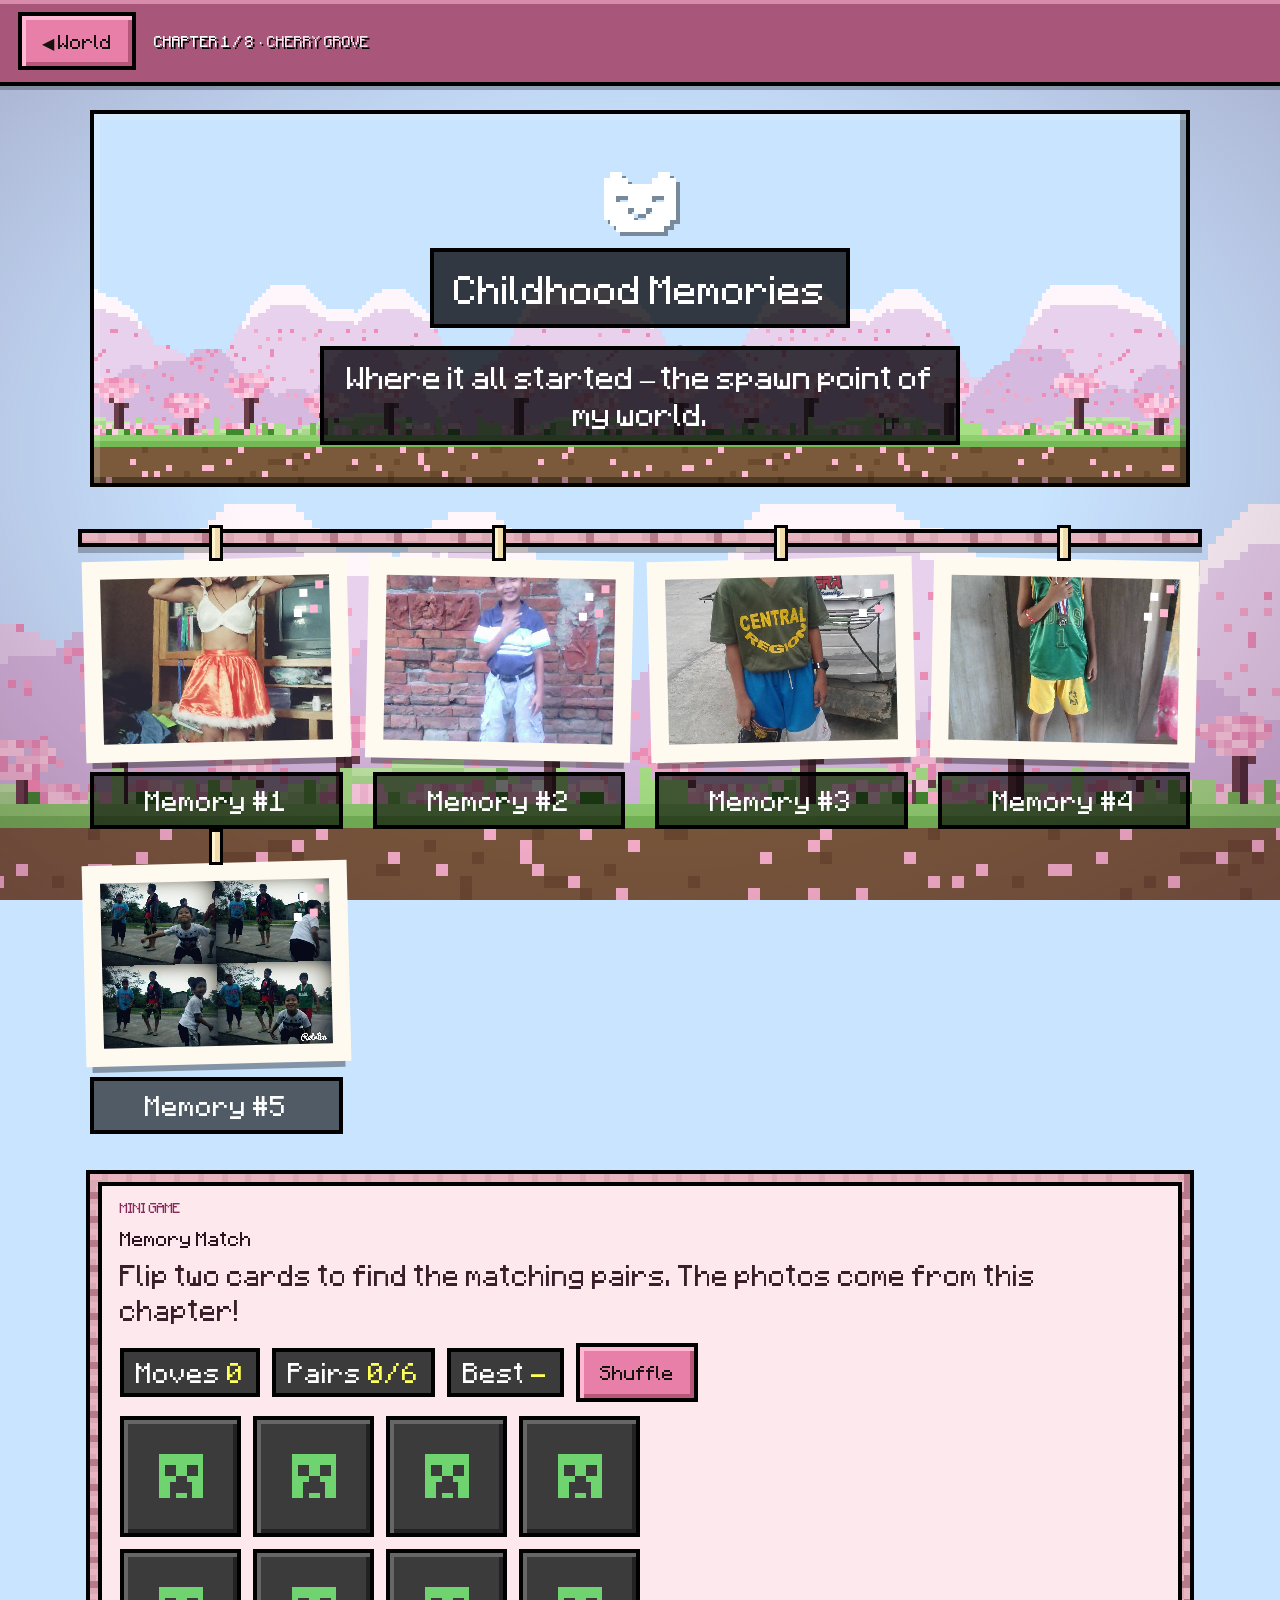
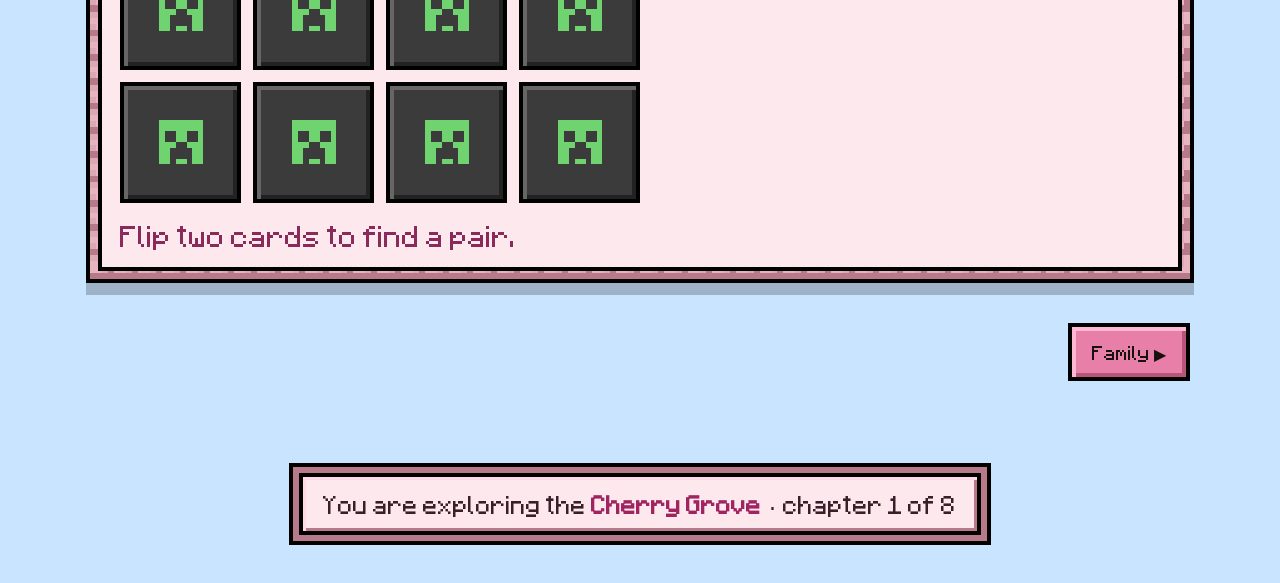
==== commit 8fa182bc: "Rebuild every page as a layered biome scene with in-world content and teleports Shared scene system " ====
--- a/pages/childhood_memories.html
+++ b/pages/childhood_memories.html
@@ -6,13 +6,23 @@
   <title>Childhood Memories · Life Craft</title>
   <link rel="stylesheet" href="../css/style.css">
   <link rel="stylesheet" href="../css/biomes.css">
+  <link rel="stylesheet" href="../css/scene.css">
+  <link rel="stylesheet" href="../css/world-objects.css">
   <script src="../js/transition.js"></script>
 </head>
 <body data-biome="cherry" data-sway style="--c:#f0a8c8; --c2:#e898bc;">
+  <div class="scene" aria-hidden="true">
+    <div class="layer layer-sky"></div>
+    <div class="layer layer-ceil"></div>
+    <div class="layer layer-far" data-speed=".25"></div>
+    <div class="layer layer-mid" data-speed=".55"></div>
+    <div class="layer layer-near" data-speed="1"></div>
+    <div class="layer-fx"></div>
+  </div>
   <a class="skip" href="#main">Skip to content</a>
 
   <header class="topbar">
-    <a class="mc-btn" data-morph data-world="the Plains" href="welcome.html" style="--c:#5d9b3a; --c2:#4a7f2d;">&#9664; World</a>
+    <a class="mc-btn" data-morph data-biome="plains" data-world="the Plains" href="welcome.html" style="--c:#5d9b3a; --c2:#4a7f2d;">&#9664; World</a>
     <span class="topbar-title">CHAPTER 1 / 8 &middot; <span class="biome">CHERRY GROVE</span></span>
   </header>
 
@@ -56,12 +66,13 @@
 
     <nav class="pager">
       <span class="spacer"></span>
-      <a class="mc-btn" data-morph data-world="the Lush Caves" href="family_relatives.html" style="--c:#6b8e3a; --c2:#58792e;">Family &#9654;</a>
+      <a class="mc-btn" data-morph data-biome="lush" data-world="the Lush Caves" href="family_relatives.html" style="--c:#6b8e3a; --c2:#58792e;">Family &#9654;</a>
     </nav>
   </main>
 
   <footer class="foot">You are exploring the <b>Cherry Grove</b> &middot; chapter 1 of 8</footer>
 
+  <script src="../js/scene.js"></script>
   <script src="../js/lightbox.js"></script>
   <script src="../js/games.js"></script>
 </body>
--- a/css/style.css
+++ b/css/style.css
@@ -223,7 +223,6 @@
 .block .label strong { display: block; font-family: var(--font-title); font-weight: 400; font-size: 16px; line-height: 1.6; text-shadow: 2px 2px 0 #000; }
 .block .label small { display: block; font-size: 20px; color: #e2e2e2; margin-top: 4px; }
 .block:hover .label, .block:focus-visible .label { background: #4b5688; }
-.block.is-morphing { visibility: hidden; }
 
 .foot { text-align: center; font-size: 20px; color: #ddd; padding: 24px 12px 40px; text-shadow: 2px 2px 0 #000; }
 
@@ -380,22 +379,72 @@
 @keyframes pop { from { transform: scale(.7); opacity: 0; } }
 
 /* ==========================================================
-   MORPH TRANSITION
-   ========================================================== */
-.morph { position: fixed; inset: 0; z-index: 9999; pointer-events: none; }
-.morph-edge, .morph-fill { position: absolute; inset: 0; will-change: clip-path; }
-.morph-edge { background: #000; }
-.morph-fill { display: grid; place-items: center; }
-.morph-label {
-  font-family: var(--font-title); font-size: clamp(11px, 2.4vw, 16px); color: #fff;
-  text-shadow: 3px 3px 0 #000; opacity: 0; transition: opacity .2s;
-}
-.morph.is-full .morph-label { opacity: 1; animation: blink 1s steps(2) infinite; }
-@keyframes blink { 50% { opacity: .35; } }
-
-.reveal { position: fixed; inset: 0; z-index: 10000; display: grid; pointer-events: none; }
-.reveal i { display: block; animation: breakAway .3s steps(4) forwards; }
-@keyframes breakAway { to { opacity: 0; transform: scale(.2) rotate(25deg); } }
+   TELEPORT TRANSITIONS  (built by js/transition.js)
+   One overlay per trip, themed for the DESTINATION biome.
+   transform / opacity only; pointer-events:none so the page underneath stays usable.
+   ========================================================== */
+.tp { position: fixed; inset: 0; z-index: 9999; pointer-events: none; overflow: hidden; contain: strict; }
+.tp-wash, .tp-fx { position: absolute; inset: 0; }
+.tp-wash { background: var(--w, #5d9b3a); will-change: transform, opacity; backface-visibility: hidden; }
+.tp.is-out .tp-wash { animation: tp-wash-out var(--dur) var(--ease, cubic-bezier(.5, 0, .3, 1)) both; }
+.tp.is-in  .tp-wash { animation: tp-wash-in  var(--dur) var(--ease-in, cubic-bezier(.4, 0, .6, 1)) both; }
+.tp.is-in  .tp-fx   { animation: tp-fx-clear var(--dur) linear both; }
+.tp.is-cancel .tp-wash, .tp.is-cancel .tp-fx, .tp.is-cancel .tp-label { animation: tp-fade-away .25s ease-out both; }
+@keyframes tp-wash-out { from { transform: var(--tf, none); opacity: var(--of, 1); } to { transform: none; opacity: 1; } }
+@keyframes tp-wash-in  { from { transform: none; opacity: 1; } to { transform: var(--tf-in, none); opacity: var(--of-in, 0); } }
+@keyframes tp-fx-clear { 0%, 35% { opacity: 1; } 100% { opacity: 0; } }
+@keyframes tp-fade-away { to { opacity: 0; } }
+
+/* particles: sprites from img/biomes/fx_*.svg */
+.tp-fx i {
+  position: absolute; left: 0; top: 0; opacity: 0; background-size: 100% 100%; background-repeat: no-repeat;
+  image-rendering: pixelated; will-change: transform, opacity;
+  animation: var(--pm, tp-fall) var(--pd, 400ms) ease-in-out var(--pl, 0ms) both;
+}
+@keyframes tp-fall  { 0% { transform: translate3d(0, -12vh, 0) rotate(0); opacity: 0; } 15% { opacity: 1; } 100% { transform: translate3d(var(--dx, 0), 112vh, 0) rotate(var(--rot, 180deg)); opacity: 1; } }
+@keyframes tp-rise  { 0% { transform: translate3d(0, 112vh, 0); opacity: 0; } 15% { opacity: 1; } 100% { transform: translate3d(var(--dx, 0), -12vh, 0); opacity: 1; } }
+@keyframes tp-sweep { 0% { transform: translate3d(-14vw, 0, 0); opacity: 0; } 15% { opacity: 1; } 100% { transform: translate3d(114vw, var(--dy, 0), 0); opacity: 1; } }
+@keyframes tp-pop   { 0% { transform: scale(0); opacity: 0; } 55% { transform: scale(1.3); opacity: 1; } 100% { transform: scale(1); opacity: 1; } }
+@keyframes tp-conv  { 0% { transform: translate3d(var(--sx, 30vw), var(--sy, 20vh), 0) scale(1); opacity: 0; } 25% { opacity: 1; } 100% { transform: translate3d(0, 0, 0) scale(.3); opacity: 1; } }
+
+.tp-label { position: absolute; inset: 0; display: grid; place-items: center; opacity: 0; animation: tp-label var(--dur) linear both; }
+.tp-label span {
+  font-family: var(--font-title); font-size: clamp(11px, 2.4vw, 16px); color: #fff; text-align: center;
+  background: rgba(0, 0, 0, .82); border: 4px solid #000; box-shadow: inset 0 0 0 2px rgba(255, 255, 255, .25);
+  padding: 10px 16px; text-shadow: 2px 2px 0 #000; max-width: 86vw;
+}
+@keyframes tp-label { 0%, 30% { opacity: 0; } 55%, 100% { opacity: 1; } }
+
+/* ---- per destination ---- */
+.tp-title    { --w: linear-gradient(#4f9bff 0 30%, #78b6ff 30% 60%, #b4d8ff 60%); --tf: translate3d(0, -100%, 0); --tf-in: translate3d(0, 100%, 0); --of-in: 1; }
+.tp-plains   { --w: linear-gradient(#78b6ff 0 40%, #7dbd4f 40% 46%, #5d9b3a 46% 76%, #7a5a35 76%); --tf: translate3d(0, 5%, 0); --of: 0; --of-in: 0; }
+.tp-cherry   { --w: linear-gradient(#f9d5e6, #ec9bc0); --of: 0; --of-in: 0; }
+.tp-lush     { --w: radial-gradient(ellipse at 50% 45%, #3a6a24 0, #1a2c14 45%, #0b130a 100%); --of: 0; --of-in: 0; }
+.tp-jungle   { --w: repeating-linear-gradient(90deg, rgba(0, 0, 0, .12) 0 32px, transparent 32px 64px), #1f6a2a;
+               --tf: translate3d(0, calc(-100% - 180px), 0); --tf-in: translate3d(0, calc(100% + 180px), 0); --of-in: 1; }
+.tp-jungle .tp-wash::after { content: ''; position: absolute; left: 0; right: 0; top: 100%; height: 176px;
+  background: url('../img/biomes/jungle_ceil.svg') 0 0 / auto 100% repeat-x; image-rendering: pixelated; }
+.tp-ocean    { --w: linear-gradient(#2fa7e0, #1a6fb5 40%, #0f4a8a); --tf: translate3d(0, calc(100% + 24px), 0); --tf-in: translate3d(0, calc(-100% - 24px), 0); --of-in: 1; }
+.tp-ocean .tp-wash::before { content: ''; position: absolute; left: 0; right: 0; bottom: 100%; height: 24px;
+  background: repeating-linear-gradient(90deg, #cdf6ff 0 32px, transparent 32px 64px) 0 0 / 100% 12px no-repeat,
+              repeating-linear-gradient(90deg, transparent 0 32px, #5fd0f0 32px 64px) 0 12px / 100% 12px no-repeat; }
+.tp-badlands { --w: linear-gradient(#f0a868 0 25%, #d9824a 25% 50%, #b8562a 50% 75%, #8f3f20 75%);
+               --tf: translate3d(-100%, 0, 0); --tf-in: translate3d(100%, 0, 0); --of-in: 1; }
+.tp-badlands .tp-wash::after { content: ''; position: absolute; top: 0; bottom: 0; left: 100%; width: 32px;
+  background: repeating-linear-gradient(180deg, #8f3f20 0 32px, transparent 32px 64px); }
+.tp-end      { --tf: scale(0) rotate(-120deg); --tf-in: scale(0) rotate(120deg); --of: 1; --of-in: 1; --ease: cubic-bezier(.55, 0, .25, 1); --ease-in: cubic-bezier(.45, 0, .45, 1); }
+.tp-end .tp-wash { inset: auto; left: 50%; top: 50%; width: 170vmax; height: 170vmax; margin: -85vmax 0 0 -85vmax; border-radius: 50%;
+  background: conic-gradient(from 0deg, #0b0614, #3a1d66, #0b0614, #6a3aa8, #0b0614, #3a1d66, #0b0614, #8a5ad0, #0b0614); }
+.tp-soul     { --w: radial-gradient(ellipse at 50% 100%, #1e5a8a 0, #0e2a45 40%, #050d18 100%); --tf: translate3d(0, 4%, 0); --of: 0; --of-in: 0; }
+.tp-mushroom { --w: radial-gradient(circle at 25% 35%, #fff 0 14px, transparent 15px) 0 0 / 128px 128px,
+                    radial-gradient(circle at 75% 75%, #fff 0 10px, transparent 11px) 0 0 / 128px 128px, #b8353a;
+               --tf: translate3d(100%, 0, 0); --tf-in: translate3d(-100%, 0, 0); --of-in: 1; --ease: cubic-bezier(.3, 1.2, .5, 1); }
+.tp-mushroom .tp-wash { left: -8vw; right: -8vw; }
+
+/* reduced motion: a plain ~160 ms fade, no particles, no label */
+.tp-quick .tp-wash { --tf: none; --tf-in: none; --of: 0; --of-in: 0; }
+.tp-quick .tp-wash::before, .tp-quick .tp-wash::after { display: none; }
+@media (prefers-reduced-motion: reduce) { .tp-fx, .tp-label { display: none; } }
 
 /* ---------- Responsive ---------- */
 @media (max-width: 900px) {
--- a/css/biomes.css
+++ b/css/biomes.css
@@ -1,248 +1,115 @@
-/* ==========================================================
-   LIFE CRAFT — BIOMES & DIMENSIONS
-   Every page is a different Minecraft world. Generated art lives in
-   img/biomes/*.svg (pixel art, 1 cell = 8px); each world is driven by CSS
-   variables set on  <body data-biome="...">.
+/* GENERATED per-biome palettes & scenery variables (see css/scene.css for the layer system).
+   Each world is selected with <body data-biome="...">; art lives in img/biomes/*.svg. */
 
-   Layer order (all fixed, behind the content):
-     html::before  sky colour + stars/rays + ceiling + far scenery + vignette
-     body::before  particle layer 1 (clouds, petals, fish, ash ...)
-     body::after   particle layer 2 (bubbles, sparks, spores ...)
-     html::after   near scenery + ground
-   ========================================================== */
-
-html { --sc: 1; }
-@media (max-width: 900px) { html { --sc: .75; } }
-@media (max-width: 560px) { html { --sc: .55; } }
-
-body[data-biome] { background: var(--sky); }
-
-html:has(body[data-biome])::before, html:has(body[data-biome])::after {
-  content: ''; position: fixed; left: 0; right: 0; z-index: -1; pointer-events: none;
+body[data-biome='plains'], .dio-plains {
+  --sky: #78b6ff; --sky-stack: #78b6ff;
+  --far: url('../img/biomes/plains_far.svg'); --mid: url('../img/biomes/plains_mid.svg'); --near: url('../img/biomes/plains_near.svg');
+  --ceil: none; --ceil-h: 0px;
+  --vig: 0,0,0,.16;
+  --glow: 0,0,0,0;
+  --bar: #3f7a2e; --bar-hi: #5fa83f; --accent: #ffff55; --accent-dim: #ffff5555;
+  --plate: #f1e3bd; --rim: #8a6a3a; --tex: url('../img/biomes/plains_panel.svg'); --pan-hi: #e6c88a; --pan-lo: #7a5a35;
+  --ink: #2a2118; --ink-head: #1f1710; --ink-sub: #4a3a26; --ink-acc: #2a6a1a; --ink-acc2: #1f4fa8;
+  --btn: #5d9b3a; --btn-hi: #8fd06e; --btn-lo: #3f6f26; --btn-hover: #7ab84f; --btn-ink: #17120d;
+  --frame: #8a5a2b; --deco: #ffd84a; --deco2: #e8453a;
 }
-html:has(body[data-biome])::before { top: 0; bottom: 0; background: var(--bg-stack); }
-html:has(body[data-biome])::after {
-  bottom: 0; height: calc(320px * var(--sc));
-  background: var(--near) repeat-x 0 100% / auto 100%;
+body[data-biome='cherry'], .dio-cherry {
+  --sky: #c9e4ff; --sky-stack: #c9e4ff;
+  --far: url('../img/biomes/cherry_far.svg'); --mid: url('../img/biomes/cherry_mid.svg'); --near: url('../img/biomes/cherry_near.svg');
+  --ceil: none; --ceil-h: 0px;
+  --vig: 70,20,60,.26;
+  --glow: 0,0,0,0;
+  --bar: #a8567a; --bar-hi: #d98bab; --accent: #ffe0ee; --accent-dim: #ffe0ee55;
+  --plate: #fde8ee; --rim: #b87a8a; --tex: url('../img/biomes/cherry_panel.svg'); --pan-hi: #ffd9e6; --pan-lo: #b87a8a;
+  --ink: #3a1f2a; --ink-head: #2b1420; --ink-sub: #5a3446; --ink-acc: #a02460; --ink-acc2: #8a2a5a;
+  --btn: #e87fa8; --btn-hi: #ffb8d2; --btn-lo: #b8567a; --btn-hover: #ff9fc4; --btn-ink: #17120d;
+  --frame: #c9708f; --deco: #ffb8d2; --deco2: #ffffff;
 }
-body[data-biome]::before, body[data-biome]::after {
-  content: ''; position: fixed; inset: 0; z-index: -1; pointer-events: none;
-  background-repeat: repeat; background-position: 0 0;
+body[data-biome='lush'], .dio-lush {
+  --sky: #141f13; --sky-stack: url('../img/biomes/lush_wall.svg') 0 0 / 256px 256px, #141f13;
+  --far: url('../img/biomes/lush_far.svg'); --mid: url('../img/biomes/lush_mid.svg'); --near: url('../img/biomes/lush_near.svg');
+  --ceil: url('../img/biomes/lush_ceil.svg'); --ceil-h: 176px;
+  --vig: 0,10,0,.7;
+  --glow: 255,214,90,.16;
+  --bar: #2b3d24; --bar-hi: #4a6a34; --accent: #ffd84a; --accent-dim: #ffd84a55;
+  --plate: #dcebb8; --rim: #5b7f35; --tex: url('../img/biomes/lush_panel.svg'); --pan-hi: #c9de9a; --pan-lo: #4f6f2a;
+  --ink: #1d2a12; --ink-head: #14200b; --ink-sub: #33452a; --ink-acc: #2a5f1a; --ink-acc2: #6a4a06;
+  --btn: #5b8a2f; --btn-hi: #8fbf4f; --btn-lo: #3a5a1f; --btn-hover: #c9a32a; --btn-ink: #17120d;
+  --frame: #5b8a2f; --deco: #ffd84a; --deco2: #fff0a0;
 }
-body[data-biome]::before { background-image: var(--p1); background-size: var(--p1s); animation: drift1 var(--d1, 60s) linear infinite; }
-body[data-biome]::after  { background-image: var(--p2, none); background-size: var(--p2s, 256px 256px); animation: drift2 var(--d2, 60s) linear infinite; }
-@keyframes drift1 { to { background-position: var(--x1, 0) var(--y1, 0); } }
-@keyframes drift2 { to { background-position: var(--x2, 0) var(--y2, 0); } }
-
-/* gentle sway for living scenery (cherry, jungle) */
-@keyframes sway { from { transform: skewX(-.5deg); } to { transform: skewX(.5deg); } }
-html:has(body[data-sway])::after { transform-origin: 50% 100%; animation: sway 7s ease-in-out infinite alternate; }
-
-/* ---------- chapter banner = a little diorama of the biome ---------- */
-body[data-biome] .hero {
-  min-height: 270px; display: flex; flex-direction: column; align-items: center; justify-content: center;
-  background: var(--hero-bg);
-  background-repeat: repeat-x, repeat-x, repeat-x, repeat, repeat;
-  background-position: 0 0, 0 100%, 0 100%, 0 0, 0 0;
-  background-size: auto calc(176px * .6), auto 190px, auto 215px, 256px 256px, auto;
-  box-shadow: inset 6px 6px 0 rgba(255,255,255,.22), inset -6px -6px 0 rgba(0,0,0,.35);
+body[data-biome='jungle'], .dio-jungle {
+  --sky: #7fd6e8; --sky-stack: #7fd6e8;
+  --far: url('../img/biomes/jungle_far.svg'); --mid: url('../img/biomes/jungle_mid.svg'); --near: url('../img/biomes/jungle_near.svg');
+  --ceil: url('../img/biomes/jungle_ceil.svg'); --ceil-h: 176px;
+  --vig: 0,25,5,.42;
+  --glow: 0,0,0,0;
+  --bar: #1e4d26; --bar-hi: #2f7a3a; --accent: #e8ff6a; --accent-dim: #e8ff6a55;
+  --plate: #eddcb2; --rim: #6b4a2b; --tex: url('../img/biomes/jungle_panel.svg'); --pan-hi: #d4aa78; --pan-lo: #6b4a2b;
+  --ink: #2a1d10; --ink-head: #1f150a; --ink-sub: #4a3622; --ink-acc: #1f5f28; --ink-acc2: #8a4a08;
+  --btn: #2f9f3a; --btn-hi: #6fd47a; --btn-lo: #1b6e26; --btn-hover: #e0a030; --btn-ink: #17120d;
+  --frame: #6b4a2b; --deco: #2fb14a; --deco2: #ff5a8a;
 }
-body[data-biome] .hero-icon { animation: floaty 3.2s ease-in-out infinite alternate; }
-@keyframes floaty { to { transform: translateY(-6px); } }
-
-/* ---------- navigation bar ---------- */
-body[data-biome] .topbar { background: var(--bar); box-shadow: inset 0 4px 0 var(--bar-hi), 0 4px 0 rgba(0,0,0,.25); }
-body[data-biome] .topbar-title { color: #f1f1f1; }
-body[data-biome] .topbar-title .biome { color: var(--accent); }
-
-/* ---------- panels, headings, text ---------- */
-body[data-biome] .panel {
-  background: var(--panel); color: var(--ink);
-  box-shadow: inset 4px 4px 0 var(--pan-hi), inset -4px -4px 0 var(--pan-lo);
+body[data-biome='ocean'], .dio-ocean {
+  --sky: #1d7fc4; --sky-stack: url('../img/biomes/ocean_sky.svg') 0 0 / 256px 256px, #1d7fc4;
+  --far: url('../img/biomes/ocean_far.svg'); --mid: url('../img/biomes/ocean_mid.svg'); --near: url('../img/biomes/ocean_near.svg');
+  --ceil: url('../img/biomes/ocean_ceil.svg'); --ceil-h: 64px;
+  --vig: 0,40,90,.45;
+  --glow: 0,0,0,0;
+  --bar: #0f4f86; --bar-hi: #2f84c4; --accent: #bfe8ff; --accent-dim: #bfe8ff55;
+  --plate: rgba(226,247,251,.96); --rim: #2f84c4; --tex: url('../img/biomes/ocean_panel.svg'); --pan-hi: #ffffff; --pan-lo: #5fb4d0;
+  --ink: #0b2a45; --ink-head: #07203a; --ink-sub: #12405f; --ink-acc: #0b5f82; --ink-acc2: #a83a22;
+  --btn: #1fa3c9; --btn-hi: #7fe0f4; --btn-lo: #0f6f8f; --btn-hover: #ff8a6a; --btn-ink: #17120d;
+  --frame: #e86aa8; --deco: #ffffff; --deco2: #bfe8ff;
 }
-body[data-biome] .hub-head h1, body[data-biome] .dish summary h2, body[data-biome] .movie-detail h2,
-body[data-biome] .why h2, body[data-biome] .game h2 { color: var(--ink-head); }
-body[data-biome] .dish summary span, body[data-biome] .movie-detail .meta { color: var(--ink-sub); }
-body[data-biome] .movie-cols h3, body[data-biome] .game .game-h3, body[data-biome] .joke .n { color: var(--ink-acc); }
-body[data-biome] .game-tag, body[data-biome] .game-status { color: var(--ink-acc2); }
-body[data-biome] .movie-detail, body[data-biome] .joke { color: var(--ink); }
-body[data-biome] .panel-dark {
-  box-shadow: inset 4px 4px 0 rgba(255,255,255,.14), inset -4px -4px 0 rgba(0,0,0,.4), 0 0 0 4px var(--accent-dim);
+body[data-biome='badlands'], .dio-badlands {
+  --sky: #e8825a; --sky-stack: linear-gradient(#f6b26b 0% 14%, #f3a460 14% 28%, #f19a5a 28% 42%, #ee8d56 42% 57%, #e8825a 57% 71%, #e07458 71% 85%, #d96a4e 85% 100%), #e8825a;
+  --far: url('../img/biomes/badlands_far.svg'); --mid: url('../img/biomes/badlands_mid.svg'); --near: url('../img/biomes/badlands_near.svg');
+  --ceil: none; --ceil-h: 0px;
+  --vig: 90,30,0,.45;
+  --glow: 0,0,0,0;
+  --bar: #7a3a22; --bar-hi: #a85a38; --accent: #ffd56a; --accent-dim: #ffd56a55;
+  --plate: #f2d2b0; --rim: #a86a44; --tex: url('../img/biomes/badlands_panel.svg'); --pan-hi: #e8b890; --pan-lo: #8a4a2a;
+  --ink: #2b1810; --ink-head: #20100a; --ink-sub: #4a2e1c; --ink-acc: #7a2a10; --ink-acc2: #5a3a08;
+  --btn: #b84a26; --btn-hi: #e8885a; --btn-lo: #8a3a1f; --btn-hover: #9a3f1f; --btn-ink: #ffffff;
+  --frame: #a65a35; --deco: #e8a23a; --deco2: #ffd9a0;
+}
+body[data-biome='end'], .dio-end {
+  --sky: #0a0612; --sky-stack: url('../img/biomes/end_sky.svg') 0 0 / 256px 256px, #0a0612;
+  --far: url('../img/biomes/end_far.svg'); --mid: url('../img/biomes/end_mid.svg'); --near: url('../img/biomes/end_near.svg');
+  --ceil: none; --ceil-h: 0px;
+  --vig: 0,0,0,.55;
+  --glow: 0,0,0,0;
+  --bar: #120a1f; --bar-hi: #2a1844; --accent: #e0b4ff; --accent-dim: #e0b4ff55;
+  --plate: #1c1030; --rim: #4a2a7a; --tex: url('../img/biomes/end_panel.svg'); --pan-hi: #4a2a7a; --pan-lo: #0a0414;
+  --ink: #efe6ff; --ink-head: #ffffff; --ink-sub: #cbb8ee; --ink-acc: #d9a0ff; --ink-acc2: #ff8ae0;
+  --btn: #4a2a7a; --btn-hi: #8a5ad0; --btn-lo: #241040; --btn-hover: #6a3aa8; --btn-ink: #ffffff;
+  --frame: #6a3aa8; --deco: #c77dff; --deco2: #ffffff;
+}
+body[data-biome='soul'], .dio-soul {
+  --sky: #0f1c28; --sky-stack: #0f1c28;
+  --far: url('../img/biomes/soul_far.svg'); --mid: url('../img/biomes/soul_mid.svg'); --near: url('../img/biomes/soul_near.svg');
+  --ceil: url('../img/biomes/soul_ceil.svg'); --ceil-h: 176px;
+  --vig: 0,10,20,.66;
+  --glow: 0,0,0,0;
+  --bar: #141c26; --bar-hi: #243241; --accent: #6fe3ff; --accent-dim: #6fe3ff55;
+  --plate: #222d3a; --rim: #3a4d5f; --tex: url('../img/biomes/soul_panel.svg'); --pan-hi: #3a4d5f; --pan-lo: #0b1218;
+  --ink: #e1ecf5; --ink-head: #ffffff; --ink-sub: #b4c6d6; --ink-acc: #6fe3ff; --ink-acc2: #9ad8ff;
+  --btn: #2b4a63; --btn-hi: #5a8ab0; --btn-lo: #15283a; --btn-hover: #2d6a8f; --btn-ink: #ffffff;
+  --frame: #2b4a63; --deco: #6fe3ff; --deco2: #c8f6ff;
+}
+body[data-biome='mushroom'], .dio-mushroom {
+  --sky: #b9d4ff; --sky-stack: #b9d4ff;
+  --far: url('../img/biomes/mushroom_far.svg'); --mid: url('../img/biomes/mushroom_mid.svg'); --near: url('../img/biomes/mushroom_near.svg');
+  --ceil: none; --ceil-h: 0px;
+  --vig: 40,20,60,.32;
+  --glow: 0,0,0,0;
+  --bar: #5a4a63; --bar-hi: #7a6a85; --accent: #ffd0e8; --accent-dim: #ffd0e855;
+  --plate: #f1e8f6; --rim: #8f7f9c; --tex: url('../img/biomes/mushroom_panel.svg'); --pan-hi: #f3e9fa; --pan-lo: #8f7f9c;
+  --ink: #2a1f33; --ink-head: #1f1426; --ink-sub: #3d2f4a; --ink-acc: #9a2a30; --ink-acc2: #5a3a7a;
+  --btn: #b8353a; --btn-hi: #e86a6a; --btn-lo: #7a1f24; --btn-hover: #8f2a2e; --btn-ink: #ffffff;
+  --frame: #b8353a; --deco: #ff6a6a; --deco2: #ffffff;
 }
 
-/* pale note boxes keep dark text even in dark worlds */
-body[data-biome] .clip-missing, body[data-biome] .recipe .tip { color: #2a2118; }
-
-/* ---------- buttons ---------- */
-body[data-biome] .mc-btn { background: var(--btn); box-shadow: inset 4px 4px 0 var(--btn-hi), inset -4px -4px 0 var(--btn-lo); }
-body[data-biome] .mc-btn:hover, body[data-biome] .mc-btn:focus-visible {
-  background: var(--btn-hover); box-shadow: inset 4px 4px 0 rgba(255,255,255,.4), inset -4px -4px 0 rgba(0,0,0,.35);
+.title-body {
+  --far: url('../img/biomes/title_far.svg'); --mid: url('../img/biomes/title_mid.svg'); --near: url('../img/biomes/title_near.svg');
 }
-body[data-biome] .topbar .mc-btn { background: var(--bar-hi); box-shadow: inset 4px 4px 0 rgba(255,255,255,.3), inset -4px -4px 0 rgba(0,0,0,.4); }
-
-/* ---------- photo frames ---------- */
-body[data-biome] .photo .frame { outline-color: var(--frame); }
-body[data-biome] .photo .frame::after {
-  content: ''; position: absolute; top: 14px; right: 14px; width: 8px; height: 8px; z-index: 2; pointer-events: none;
-  background: var(--deco); box-shadow: -16px 8px 0 var(--deco2), -6px 24px 0 var(--deco), -22px 28px 0 var(--deco2);
-}
-body[data-biome] .photo figcaption { background: rgba(0,0,0,.62); }
-
-/* ---------- footer sign ---------- */
-body[data-biome] .foot, .foot.sign {
-  width: fit-content; max-width: calc(100% - 32px); margin: 28px auto 44px; padding: 10px 18px;
-  background: var(--sign); color: var(--sign-ink); text-shadow: none; border: 4px solid #000;
-  box-shadow: inset 3px 3px 0 rgba(255,255,255,.35), inset -3px -3px 0 rgba(0,0,0,.3), 0 6px 0 rgba(0,0,0,.3);
-}
-body[data-biome] .foot b { color: var(--ink-acc); }
-
-/* ---------- per-biome layout personality ---------- */
-body[data-hang] .photo { position: relative; margin-top: 22px; }
-body[data-hang] .photo::before {      /* frames hang from vines */
-  content: ''; position: absolute; top: -22px; left: 50%; width: 6px; height: 22px; z-index: 3;
-  background: #2e8b3a; box-shadow: 8px 6px 0 #2e8b3a, -8px 10px 0 #1e7a2a;
-}
-body[data-biome='lush'] .photo::before { box-shadow: 8px 6px 0 #2e8b3a, 0 18px 0 6px #ffd84a, -8px 10px 0 #1e7a2a; }
-body[data-biome='cherry'] .photo:nth-child(odd) .frame { transform: rotate(-1.4deg); }
-body[data-biome='cherry'] .photo:nth-child(even) .frame { transform: rotate(1.2deg); }
-body[data-biome='cherry'] .photo .frame:hover { transform: translateY(-5px) rotate(0deg); }
-body[data-bob] .photo .frame { animation: bobframe 5s ease-in-out infinite alternate; }
-body[data-bob] .photo:nth-child(2n) .frame { animation-delay: -2s; }
-body[data-bob] .photo:nth-child(3n) .frame { animation-delay: -3.5s; }
-@keyframes bobframe { to { translate: 0 -6px; } }
-body[data-biome='mushroom'] .joke:nth-child(odd) { transform: rotate(-.5deg); }
-body[data-biome='mushroom'] .joke:nth-child(even) { transform: rotate(.5deg); }
-body[data-biome='mushroom'] .photo:nth-child(odd) .frame { transform: rotate(-1deg); }
-body[data-biome='mushroom'] .photo:nth-child(even) .frame { transform: rotate(1deg); }
-body[data-biome='end'] .poster-btn, body[data-biome='end'] .photo .frame {
-  box-shadow: 0 0 0 4px #000, 0 0 18px 4px rgba(199,125,255,.55);
-}
-body[data-biome='end'] .poster-btn:hover { box-shadow: 0 0 0 4px #000, 0 0 28px 8px rgba(224,180,255,.8); }
-body[data-biome='soul'] .panel-dark, body[data-biome='soul'] .panel { animation: soulglow 4s ease-in-out infinite alternate; }
-@keyframes soulglow { from { filter: none; } to { filter: drop-shadow(0 0 6px rgba(111,227,255,.35)); } }
-body[data-biome='ocean'] .panel { backdrop-filter: blur(2px); }
-body[data-biome='lush'] .hero h1 { text-shadow: 0 0 14px rgba(255,216,74,.6); }
-
-@media (prefers-reduced-motion: reduce) {
-  body[data-biome]::before, body[data-biome]::after { animation: none !important; }
-  html:has(body[data-sway])::after { animation: none !important; }
-}
-
-body[data-biome='plains'], html:has(body[data-biome='plains']) {
-  --sky: #78b6ff; --bg-stack: radial-gradient(ellipse at center, rgba(0,0,0,0) 40%, rgba(0,0,0,.18) 100%), url('../img/biomes/plains_far.svg') repeat-x 0 100% / auto calc(448px * var(--sc)), #78b6ff; --hero-bg: none, url('../img/biomes/plains_near.svg'), url('../img/biomes/plains_far.svg'), none, linear-gradient(#78b6ff, #78b6ff);
-  --near: url('../img/biomes/plains_near.svg');
-  --bar: #3f7a2e; --bar-hi: #5fa83f; --accent: #ffff55; --accent-dim: #ffff5555;
-  --panel: url('../img/biomes/plains_panel.svg') 0 0 / 64px 64px, #c29d62; --pan-hi: #e6c88a; --pan-lo: #7a5a35;
-  --ink: #2a2118; --ink-head: #1f1710; --ink-sub: #3a2d1f; --ink-acc: #2f7a2e; --ink-acc2: #1f4fa8;
-  --btn: #5d9b3a; --btn-hi: #8fd06e; --btn-lo: #3f6f26; --btn-hover: #7ab84f;
-  --frame: #8a5a2b; --deco: #ffd84a; --deco2: #e8453a; --sign: #c29d62; --sign-ink: #2a2118;
-  --p1: url('../img/biomes/plains_p1.svg'); --p1s: 512px 256px; --x1: 512px; --y1: 0; --d1: 140s;
-}
-body[data-biome='cherry'], html:has(body[data-biome='cherry']) {
-  --sky: #c9e4ff; --bg-stack: radial-gradient(ellipse at center, rgba(0,0,0,0) 40%, rgba(70,20,60,.28) 100%), url('../img/biomes/cherry_far.svg') repeat-x 0 100% / auto calc(448px * var(--sc)), #c9e4ff; --hero-bg: none, url('../img/biomes/cherry_near.svg'), url('../img/biomes/cherry_far.svg'), none, linear-gradient(#c9e4ff, #c9e4ff);
-  --near: url('../img/biomes/cherry_near.svg');
-  --bar: #a8567a; --bar-hi: #d98bab; --accent: #ffe0ee; --accent-dim: #ffe0ee55;
-  --panel: url('../img/biomes/cherry_panel.svg') 0 0 / 64px 64px, #e8b4bf; --pan-hi: #ffd9e6; --pan-lo: #b87a8a;
-  --ink: #3a1f2a; --ink-head: #2b1420; --ink-sub: #4a2a38; --ink-acc: #b8366a; --ink-acc2: #8a2a5a;
-  --btn: #e87fa8; --btn-hi: #ffb8d2; --btn-lo: #b8567a; --btn-hover: #ff9fc4;
-  --frame: #c9708f; --deco: #ffb8d2; --deco2: #ffffff; --sign: #e8b4bf; --sign-ink: #3a1f2a;
-  --p1: url('../img/biomes/cherry_p1.svg'); --p1s: 256px 256px; --x1: -256px; --y1: 256px; --d1: 22s;
-  --p2: url('../img/biomes/cherry_p2.svg'); --p2s: 256px 256px; --x2: 256px; --y2: 256px; --d2: 34s;
-}
-body[data-biome='lush'], html:has(body[data-biome='lush']) {
-  --sky: #141f13; --bg-stack: radial-gradient(ellipse at center, rgba(0,0,0,0) 40%, rgba(0,10,0,.72) 100%), radial-gradient(ellipse at 50% 35%, rgba(255,214,90,.16), rgba(0,0,0,0) 62%), url('../img/biomes/lush_ceil.svg') repeat-x 0 0 / auto calc(176px * var(--sc)), url('../img/biomes/lush_far.svg') repeat-x 0 100% / auto calc(448px * var(--sc)), url('../img/biomes/lush_wall.svg') 0 0 / 256px 256px, #141f13; --hero-bg: url('../img/biomes/lush_ceil.svg'), url('../img/biomes/lush_near.svg'), url('../img/biomes/lush_far.svg'), url('../img/biomes/lush_wall.svg'), linear-gradient(#141f13, #141f13);
-  --near: url('../img/biomes/lush_near.svg');
-  --bar: #2b3d24; --bar-hi: #4a6a34; --accent: #ffd84a; --accent-dim: #ffd84a55;
-  --panel: url('../img/biomes/lush_panel.svg') 0 0 / 64px 64px, #9bb26a; --pan-hi: #c9de9a; --pan-lo: #4f6f2a;
-  --ink: #1d2a12; --ink-head: #14200b; --ink-sub: #2a3a1c; --ink-acc: #2f6a1f; --ink-acc2: #7a5a08;
-  --btn: #5b8a2f; --btn-hi: #8fbf4f; --btn-lo: #3a5a1f; --btn-hover: #c9a32a;
-  --frame: #5b8a2f; --deco: #ffd84a; --deco2: #fff0a0; --sign: #9bb26a; --sign-ink: #14200b;
-  --p1: url('../img/biomes/lush_p1.svg'); --p1s: 256px 256px; --x1: 0; --y1: -256px; --d1: 50s;
-  --p2: url('../img/biomes/lush_p2.svg'); --p2s: 256px 256px; --x2: 0; --y2: -256px; --d2: 70s;
-}
-body[data-biome='jungle'], html:has(body[data-biome='jungle']) {
-  --sky: #7fd6e8; --bg-stack: radial-gradient(ellipse at center, rgba(0,0,0,0) 40%, rgba(0,25,5,.42) 100%), url('../img/biomes/jungle_ceil.svg') repeat-x 0 0 / auto calc(176px * var(--sc)), url('../img/biomes/jungle_far.svg') repeat-x 0 100% / auto calc(448px * var(--sc)), #7fd6e8; --hero-bg: url('../img/biomes/jungle_ceil.svg'), url('../img/biomes/jungle_near.svg'), url('../img/biomes/jungle_far.svg'), none, linear-gradient(#7fd6e8, #7fd6e8);
-  --near: url('../img/biomes/jungle_near.svg');
-  --bar: #1e4d26; --bar-hi: #2f7a3a; --accent: #e8ff6a; --accent-dim: #e8ff6a55;
-  --panel: url('../img/biomes/jungle_panel.svg') 0 0 / 64px 64px, #b0875a; --pan-hi: #d4aa78; --pan-lo: #6b4a2b;
-  --ink: #2a1d10; --ink-head: #1f150a; --ink-sub: #3a2a18; --ink-acc: #1f6a2a; --ink-acc2: #a05a10;
-  --btn: #2f9f3a; --btn-hi: #6fd47a; --btn-lo: #1b6e26; --btn-hover: #e0a030;
-  --frame: #6b4a2b; --deco: #2fb14a; --deco2: #ff5a8a; --sign: #b0875a; --sign-ink: #2a1d10;
-  --p1: url('../img/biomes/jungle_p1.svg'); --p1s: 256px 256px; --x1: -256px; --y1: 256px; --d1: 28s;
-  --p2: url('../img/biomes/jungle_p2.svg'); --p2s: 256px 256px; --x2: 256px; --y2: -256px; --d2: 60s;
-}
-body[data-biome='ocean'], html:has(body[data-biome='ocean']) {
-  --sky: #1d7fc4; --bg-stack: radial-gradient(ellipse at center, rgba(0,0,0,0) 40%, rgba(0,40,90,.45) 100%), url('../img/biomes/ocean_ceil.svg') repeat-x 0 0 / auto calc(64px * var(--sc)), url('../img/biomes/ocean_far.svg') repeat-x 0 100% / auto calc(448px * var(--sc)), url('../img/biomes/ocean_sky.svg') 0 0 / 256px 256px, #1d7fc4; --hero-bg: url('../img/biomes/ocean_ceil.svg'), url('../img/biomes/ocean_near.svg'), url('../img/biomes/ocean_far.svg'), url('../img/biomes/ocean_sky.svg'), linear-gradient(#1d7fc4, #1d7fc4);
-  --near: url('../img/biomes/ocean_near.svg');
-  --bar: #0f4f86; --bar-hi: #2f84c4; --accent: #bfe8ff; --accent-dim: #bfe8ff55;
-  --panel: url('../img/biomes/ocean_panel.svg') 0 0 / 64px 64px, rgba(205,240,248,.9); --pan-hi: #ffffff; --pan-lo: #5fb4d0;
-  --ink: #0b2a45; --ink-head: #07203a; --ink-sub: #12405f; --ink-acc: #0b6b8f; --ink-acc2: #b8442a;
-  --btn: #1fa3c9; --btn-hi: #7fe0f4; --btn-lo: #0f6f8f; --btn-hover: #ff8a6a;
-  --frame: #e86aa8; --deco: #ffffff; --deco2: #bfe8ff; --sign: #cdf0f8; --sign-ink: #0b2a45;
-  --p1: url('../img/biomes/ocean_p1.svg'); --p1s: 256px 256px; --x1: -256px; --y1: 0; --d1: 40s;
-  --p2: url('../img/biomes/ocean_p2.svg'); --p2s: 256px 256px; --x2: 0; --y2: -256px; --d2: 20s;
-}
-body[data-biome='badlands'], html:has(body[data-biome='badlands']) {
-  --sky: #e8825a; --bg-stack: radial-gradient(ellipse at center, rgba(0,0,0,0) 40%, rgba(90,30,0,.45) 100%), url('../img/biomes/badlands_far.svg') repeat-x 0 100% / auto calc(448px * var(--sc)), linear-gradient(#f6b26b 0% 14%, #f3a460 14% 28%, #f19a5a 28% 42%, #ee8d56 42% 57%, #e8825a 57% 71%, #e07458 71% 85%, #d96a4e 85% 100%), #e8825a; --hero-bg: none, url('../img/biomes/badlands_near.svg'), url('../img/biomes/badlands_far.svg'), none, linear-gradient(#f6b26b 0% 14%, #f3a460 14% 28%, #f19a5a 28% 42%, #ee8d56 42% 57%, #e8825a 57% 71%, #e07458 71% 85%, #d96a4e 85% 100%);
-  --near: url('../img/biomes/badlands_near.svg');
-  --bar: #7a3a22; --bar-hi: #a85a38; --accent: #ffd56a; --accent-dim: #ffd56a55;
-  --panel: url('../img/biomes/badlands_panel.svg') 0 0 / 64px 64px, #c98a5e; --pan-hi: #e8b890; --pan-lo: #8a4a2a;
-  --ink: #2b1810; --ink-head: #20100a; --ink-sub: #3a2216; --ink-acc: #8a2f12; --ink-acc2: #6b4a10;
-  --btn: #c4572f; --btn-hi: #e8885a; --btn-lo: #8a3a1f; --btn-hover: #e8a23a;
-  --frame: #a65a35; --deco: #e8a23a; --deco2: #ffd9a0; --sign: #c98a5e; --sign-ink: #2b1810;
-  --p1: url('../img/biomes/badlands_p1.svg'); --p1s: 256px 256px; --x1: -256px; --y1: 0; --d1: 18s;
-}
-body[data-biome='end'], html:has(body[data-biome='end']) {
-  --sky: #0a0612; --bg-stack: radial-gradient(ellipse at center, rgba(0,0,0,0) 40%, rgba(0,0,0,.6) 100%), url('../img/biomes/end_far.svg') repeat-x 0 100% / auto calc(448px * var(--sc)), url('../img/biomes/end_sky.svg') 0 0 / 256px 256px, #0a0612; --hero-bg: none, url('../img/biomes/end_near.svg'), url('../img/biomes/end_far.svg'), url('../img/biomes/end_sky.svg'), linear-gradient(#0a0612, #0a0612);
-  --near: url('../img/biomes/end_near.svg');
-  --bar: #120a1f; --bar-hi: #2a1844; --accent: #e0b4ff; --accent-dim: #e0b4ff55;
-  --panel: url('../img/biomes/end_panel.svg') 0 0 / 64px 64px, #1c1030; --pan-hi: #4a2a7a; --pan-lo: #0a0414;
-  --ink: #efe6ff; --ink-head: #ffffff; --ink-sub: #cbb8ee; --ink-acc: #d9a0ff; --ink-acc2: #ff8ae0;
-  --btn: #4a2a7a; --btn-hi: #8a5ad0; --btn-lo: #241040; --btn-hover: #c77dff;
-  --frame: #6a3aa8; --deco: #c77dff; --deco2: #ffffff; --sign: #1c1030; --sign-ink: #efe6ff;
-  --p1: url('../img/biomes/end_p1.svg'); --p1s: 256px 256px; --x1: 0; --y1: -256px; --d1: 60s;
-  --p2: url('../img/biomes/end_p2.svg'); --p2s: 256px 256px; --x2: 0; --y2: -256px; --d2: 120s;
-}
-body[data-biome='soul'], html:has(body[data-biome='soul']) {
-  --sky: #0f1c28; --bg-stack: radial-gradient(ellipse at center, rgba(0,0,0,0) 40%, rgba(0,10,20,.68) 100%), url('../img/biomes/soul_ceil.svg') repeat-x 0 0 / auto calc(176px * var(--sc)), url('../img/biomes/soul_far.svg') repeat-x 0 100% / auto calc(448px * var(--sc)), #0f1c28; --hero-bg: url('../img/biomes/soul_ceil.svg'), url('../img/biomes/soul_near.svg'), url('../img/biomes/soul_far.svg'), none, linear-gradient(#0f1c28, #0f1c28);
-  --near: url('../img/biomes/soul_near.svg');
-  --bar: #141c26; --bar-hi: #243241; --accent: #6fe3ff; --accent-dim: #6fe3ff55;
-  --panel: url('../img/biomes/soul_panel.svg') 0 0 / 64px 64px, #26323f; --pan-hi: #3a4d5f; --pan-lo: #0b1218;
-  --ink: #e1ecf5; --ink-head: #ffffff; --ink-sub: #b4c6d6; --ink-acc: #6fe3ff; --ink-acc2: #9ad8ff;
-  --btn: #2b4a63; --btn-hi: #5a8ab0; --btn-lo: #15283a; --btn-hover: #2aa6d0;
-  --frame: #2b4a63; --deco: #6fe3ff; --deco2: #c8f6ff; --sign: #26323f; --sign-ink: #e1ecf5;
-  --p1: url('../img/biomes/soul_p1.svg'); --p1s: 256px 256px; --x1: -256px; --y1: 256px; --d1: 40s;
-  --p2: url('../img/biomes/soul_p2.svg'); --p2s: 256px 256px; --x2: 0; --y2: -256px; --d2: 36s;
-}
-body[data-biome='mushroom'], html:has(body[data-biome='mushroom']) {
-  --sky: #b9d4ff; --bg-stack: radial-gradient(ellipse at center, rgba(0,0,0,0) 40%, rgba(40,20,60,.35) 100%), url('../img/biomes/mushroom_far.svg') repeat-x 0 100% / auto calc(448px * var(--sc)), #b9d4ff; --hero-bg: none, url('../img/biomes/mushroom_near.svg'), url('../img/biomes/mushroom_far.svg'), none, linear-gradient(#b9d4ff, #b9d4ff);
-  --near: url('../img/biomes/mushroom_near.svg');
-  --bar: #5a4a63; --bar-hi: #7a6a85; --accent: #ffd0e8; --accent-dim: #ffd0e855;
-  --panel: url('../img/biomes/mushroom_panel.svg') 0 0 / 64px 64px, #d9cfe3; --pan-hi: #f3e9fa; --pan-lo: #8f7f9c;
-  --ink: #2a1f33; --ink-head: #1f1426; --ink-sub: #3d2f4a; --ink-acc: #b8353a; --ink-acc2: #5a3a7a;
-  --btn: #b8353a; --btn-hi: #e86a6a; --btn-lo: #7a1f24; --btn-hover: #d9a05a;
-  --frame: #b8353a; --deco: #ff6a6a; --deco2: #ffffff; --sign: #d9cfe3; --sign-ink: #2a1f33;
-  --p1: url('../img/biomes/mushroom_p1.svg'); --p1s: 256px 256px; --x1: 256px; --y1: -256px; --d1: 60s;
-  --p2: url('../img/biomes/mushroom_p2.svg'); --p2s: 256px 256px; --x2: -256px; --y2: -256px; --d2: 80s;
-}
-
-/* ==========================================================
-   TITLE SCREEN — THE OVERWORLD
-   ========================================================== */
-.title-body .sky {
-  background: linear-gradient(#4f9bff 0 22%, #5fa6ff 22% 40%, #78b6ff 40% 58%, #94c6ff 58% 76%, #b4d8ff 76% 100%);
-}
-.title-body .sky::before {
-  content: ''; position: absolute; left: 0; right: 0; bottom: var(--ground-h); height: calc(448px * var(--sc, 1));
-  background: url('../img/biomes/title_far.svg') repeat-x 0 100% / auto 100%;
-}
-.title-body .ground {
-  background: url('../img/biomes/title_grass.svg') repeat-x 0 0 / 64px 64px, url('../img/biomes/title_dirt.svg') 0 0 / 64px 64px;
-  border-top: 0;
-}
-.title-body .ground::before {
-  content: ''; position: absolute; left: 0; right: 0; bottom: 100%; height: calc(192px * var(--sc, 1)); pointer-events: none;
-  background: url('../img/biomes/title_near.svg') repeat-x 0 100% / auto 100%;
-}
-.title-body .cloud { box-shadow: 32px -32px 0 #fff, 64px -16px 0 #fff, 96px 0 0 #fff, 128px 0 0 #fff, 0 8px 0 #e4eefc; }
-
--- a/css/scene.css
+++ b/css/scene.css
@@ -0,0 +1,146 @@
+/* ==========================================================
+   SHARED SCENE SYSTEM
+   Every page is a stack of absolutely-positioned layers behind the content.
+   All art is pixel art (img/biomes/*.svg), driven by CSS variables set per
+   world in css/biomes.css  (<body data-biome="cherry"> ...).
+
+     .scene
+       .layer-sky   flat sky colour, stars / light rays / cave wall
+       .layer-ceil  things hanging from above (cave roof, canopy, water surface)
+       .layer-far   mountains, hills, distant structures        (parallax .25)
+       .layer-mid   trees, mesas, mushrooms, corals              (parallax .55)
+       .layer-near  ground strip + close-up grass and flowers    (parallax 1)
+       .layer-fx    atmosphere: DOM particles (capped, see js/scene.js)
+       ::after      vignette / warm light
+   Content (.wrap) sits above all of it.
+   ========================================================== */
+
+html { --sc: 1; }
+@media (max-width: 900px) { html { --sc: .75; } }
+@media (max-width: 560px) { html { --sc: .55; } }
+
+body[data-biome]::before { display: none; }          /* the old flat vignette */
+body[data-biome] { background: var(--sky); }
+
+.scene {
+  position: fixed; inset: 0; z-index: -1; overflow: hidden; pointer-events: none;
+  background: var(--sky);
+}
+.layer {
+  position: absolute; left: -10vw; right: -10vw;      /* 10vw of slack each side for parallax */
+  background-repeat: repeat-x; image-rendering: pixelated;
+}
+.layer-sky  { top: 0; bottom: 0; background: var(--sky-stack); }
+.layer-ceil { top: 0; height: calc(var(--ceil-h, 0px) * var(--sc)); background: var(--ceil) 0 0 / auto 100% repeat-x; }
+.layer-far  { bottom: calc(60px * var(--sc)); height: calc(448px * var(--sc)); background: var(--far) 0 100% / auto 100% repeat-x; }
+.layer-mid  { bottom: calc(80px * var(--sc)); height: calc(320px * var(--sc)); background: var(--mid) 0 100% / auto 100% repeat-x; }
+.layer-near { bottom: 0;                      height: calc(192px * var(--sc)); background: var(--near) 0 100% / auto 100% repeat-x; }
+.layer-fx   { position: absolute; inset: 0; overflow: hidden; }
+.scene::after {
+  content: ''; position: absolute; inset: 0;
+  background:
+    radial-gradient(ellipse at 50% 38%, rgba(var(--glow, 0,0,0,0)), rgba(0,0,0,0) 62%),
+    radial-gradient(ellipse at center, rgba(0,0,0,0) 45%, rgba(var(--vig, 0,0,0,.2)) 100%);
+}
+
+/* ---------- atmosphere particles (created by js/scene.js) ---------- */
+.fx { position: absolute; left: 0; top: 0; background-size: 100% 100%; background-repeat: no-repeat; image-rendering: pixelated; }
+.fx-fall   { animation: fx-fall   var(--dur, 14s) linear var(--delay, 0s) infinite; }
+.fx-rise   { animation: fx-rise   var(--dur, 14s) linear var(--delay, 0s) infinite; }
+.fx-drift  { animation: fx-drift  var(--dur, 14s) linear var(--delay, 0s) infinite; }
+.fx-swim   { animation: fx-swim   var(--dur, 40s) linear var(--delay, 0s) infinite; }
+.fx-pulse  { animation: fx-pulse  var(--dur, 4s) ease-in-out var(--delay, 0s) infinite; }
+.fx-flicker{ animation: fx-flicker .9s steps(2, end) var(--delay, 0s) infinite; transform-origin: 50% 100%; }
+.fx-bounce { animation: fx-bounce var(--dur, 1.8s) ease-in-out var(--delay, 0s) infinite alternate; transform-origin: 50% 100%; }
+@keyframes fx-fall  { 0% { transform: translate3d(0,-8vh,0); opacity: 0; } 8%,92% { opacity: 1; } 100% { transform: translate3d(var(--dx, 0), 108vh, 0); opacity: 0; } }
+@keyframes fx-rise  { 0% { transform: translate3d(0,108vh,0); opacity: 0; } 8%,92% { opacity: 1; } 100% { transform: translate3d(var(--dx, 0), -8vh, 0); opacity: 0; } }
+@keyframes fx-drift { 0% { transform: translate3d(-6vw,0,0); opacity: 0; } 10%,90% { opacity: 1; } 100% { transform: translate3d(106vw, var(--dy, 6vh), 0); opacity: 0; } }
+@keyframes fx-swim  { 0% { transform: translate3d(106vw,0,0); } 100% { transform: translate3d(-16vw, var(--dy, 0), 0); } }
+@keyframes fx-pulse { 0%,100% { opacity: .2; transform: scale(.7); } 50% { opacity: 1; transform: scale(1.15); } }
+@keyframes fx-flicker { 0% { transform: scale(1, 1); opacity: 1; } 50% { transform: scale(.9, 1.12); opacity: .85; } }
+@keyframes fx-bounce { from { transform: scale(1.1, .82); } to { transform: scale(.92, 1.14); } }
+
+/* ---------- pause rules: hidden tab, or a mini-game on screen ---------- */
+.scene.is-paused *, .sky.is-paused *, body.game-active .scene *, body.game-active .scene,
+body.game-active .layer { animation-play-state: paused !important; }
+
+/* ---------- signature per-world behaviour (transform/opacity/translate/rotate only) ---------- */
+@keyframes sway-up   { from { rotate: -.35deg; } to { rotate: .35deg; } }
+@keyframes sway-down { from { rotate: -.3deg;  } to { rotate: .3deg;  } }
+@keyframes isles     { from { translate: 0 0; } to { translate: 0 -9px; } }
+@keyframes shimmer   { 0% { translate: 0 0; } 50% { translate: 0 -1px; } 100% { translate: 0 1px; } }
+@keyframes shafts    { from { opacity: .35; } to { opacity: .9; } }
+body[data-biome='cherry'] .layer-mid, body[data-biome='mushroom'] .layer-mid, body[data-biome='jungle'] .layer-mid,
+body[data-biome='plains'] .layer-mid { transform-origin: 50% 100%; animation: sway-up 7s ease-in-out infinite alternate; }
+body[data-biome='jungle'] .layer-ceil, body[data-biome='lush'] .layer-ceil { transform-origin: 50% 0; animation: sway-down 6s ease-in-out infinite alternate; }
+body[data-biome='end'] .layer-far { animation: isles 12s ease-in-out infinite alternate; }
+body[data-biome='end'] .layer-mid { animation: isles 9s ease-in-out -3s infinite alternate; }
+body[data-biome='badlands'] .layer-far { animation: shimmer 2.6s linear infinite alternate; }
+body[data-biome='jungle'] .layer-sky::after {          /* light shafts through the canopy */
+  content: ''; position: absolute; inset: 0; animation: shafts 7s ease-in-out infinite alternate;
+  background: repeating-linear-gradient(105deg, rgba(255,255,190,0) 0 150px, rgba(255,255,190,.13) 150px 210px, rgba(255,255,190,0) 210px 360px);
+  -webkit-mask-image: linear-gradient(#000, transparent 80%); mask-image: linear-gradient(#000, transparent 80%);
+}
+
+/* ---------- reduced motion: a still, calm scene ---------- */
+@media (prefers-reduced-motion: reduce) {
+  .layer-fx { display: none; }
+  .scene *, .scene, .layer { animation: none !important; transition: none !important; }
+}
+
+/* ---------- small screens: simpler scene (fewer layers, no pointer parallax) ---------- */
+@media (max-width: 700px) { .layer-far { display: none; } }
+
+/* ==========================================================
+   DIORAMA: the same layers, miniaturised (chapter banners, Plains preview)
+   ========================================================== */
+.diorama, body[data-biome] .hero {
+  background:
+    var(--ceil) 0 0 / auto calc(var(--ceil-h, 0px) * .5) repeat-x,
+    var(--near) 0 100% / auto 96px repeat-x,
+    var(--mid)  0 calc(100% - 40px) / auto 200px repeat-x,
+    var(--far)  0 calc(100% - 30px) / auto 224px repeat-x,
+    var(--sky-stack);
+  image-rendering: pixelated;
+}
+body[data-biome] .hero {
+  min-height: 280px; display: flex; flex-direction: column; align-items: center; justify-content: center;
+  box-shadow: inset 6px 6px 0 rgba(255,255,255,.2), inset -6px -6px 0 rgba(0,0,0,.35);
+}
+body[data-biome] .hero-icon { animation: floaty 3.2s ease-in-out infinite alternate; }
+@keyframes floaty { to { transform: translateY(-6px); } }
+body[data-biome] .hero h1, body[data-biome] .hero p { background: rgba(8,8,12,.78); color: #fff; }
+
+/* ==========================================================
+   TITLE SCREEN: THE OVERWORLD
+   ========================================================== */
+.title-body .sky { background: linear-gradient(#4f9bff 0 22%, #5fa6ff 22% 40%, #78b6ff 40% 58%, #94c6ff 58% 76%, #b4d8ff 76% 100%); }
+.title-body .sky .layer { image-rendering: pixelated; }
+.title-body .layer-far { bottom: calc(var(--ground-h) - 12px); height: calc(448px * var(--sc)); background: var(--far) 0 100% / auto 100% repeat-x; }
+.title-body .layer-mid { bottom: calc(var(--ground-h) - 8px);  height: calc(192px * var(--sc)); background: var(--mid) 0 100% / auto 100% repeat-x; transform-origin: 50% 100%; animation: sway-up 6s ease-in-out infinite alternate; }
+.title-body .ground {
+  background: url('../img/biomes/title_grass.svg') repeat-x 0 0 / 64px 64px, url('../img/biomes/title_dirt.svg') 0 0 / 64px 64px;
+  border-top: 0;
+}
+.title-body .ground::before {                           /* swaying grass + flowers on the surface */
+  content: ''; position: absolute; left: 0; right: 0; bottom: 100%; height: calc(96px * var(--sc)); pointer-events: none;
+  background: var(--near) 0 100% / auto 100% repeat-x; image-rendering: pixelated;
+  transform-origin: 50% 100%; animation: sway-down 5s ease-in-out infinite alternate;
+}
+.title-body .cloud { box-shadow: 32px -32px 0 #fff, 64px -16px 0 #fff, 96px 0 0 #fff, 128px 0 0 #fff, 0 8px 0 #e4eefc; }
+
+/* "Play World" is a wooden signpost standing in the world */
+.title-body .play {
+  position: relative; margin-bottom: 70px; color: #1f1710; text-shadow: none;
+  background: #c9a468; border: 4px solid #000;
+  box-shadow: inset 4px 4px 0 #e2c68c, inset -4px -4px 0 #8a6a3a, 0 6px 0 rgba(0,0,0,.3);
+}
+.title-body .play::after {
+  content: ''; position: absolute; left: 50%; top: 100%; width: 28px; height: 70px; margin-left: -14px; z-index: -1;
+  background: #8a5a2b; border: 4px solid #000; border-top: 0; box-shadow: inset 4px 0 0 #a8743a, inset -4px 0 0 #6b4520;
+}
+.title-body .play:hover, .title-body .play:focus-visible { background: #d9b67a; box-shadow: inset 4px 4px 0 #f0d8a2, inset -4px -4px 0 #8a6a3a, 0 6px 0 rgba(0,0,0,.3); }
+.title-body .hint { color: #0c2a4d; text-shadow: none; background: rgba(255,255,255,.55); padding: 2px 8px; }
+
+/* phones: the speech bubble + on-screen buttons already explain the controls, so the hint would collide with them */
+@media (max-width: 560px) { .title-body .hint { display: none; } }
--- a/css/world-objects.css
+++ b/css/world-objects.css
@@ -0,0 +1,253 @@
+/* ==========================================================
+   IN-WORLD CONTENT
+   Content never sits on a generic card: it lives on objects that belong to
+   each world (rack, gallery wall, rope bridge, alcoves, camp chests, journal,
+   jukebox, signs/books/boards).  All body text is on solid "reading plates"
+   (parchment or dark plate) - contrast verified >= 4.5:1 in tools/contrast.
+   Palette comes from css/biomes.css variables.
+   ========================================================== */
+
+/* ---------- shared: reading plates with a biome-textured rim ---------- */
+body[data-biome] .panel {
+  background: var(--plate); color: var(--ink);
+  border: 12px solid transparent; border-image: var(--tex) 16 / 12px round;
+  outline: 4px solid #000; outline-offset: -12px;
+  box-shadow: 0 0 0 4px #000, 0 12px 0 4px rgba(0,0,0,.22);
+  padding: 14px 18px;
+}
+body[data-biome] .hub-head h1, body[data-biome] .dish summary h2, body[data-biome] .movie-detail h2,
+body[data-biome] .why h2, body[data-biome] .game h2 { color: var(--ink-head); }
+body[data-biome] .dish summary span, body[data-biome] .movie-detail .meta { color: var(--ink-sub); }
+body[data-biome] .movie-cols h3, body[data-biome] .game .game-h3, body[data-biome] .joke .n, body[data-biome] .recipe h3 { color: var(--ink-acc); }
+body[data-biome] .game-tag, body[data-biome] .game-status { color: var(--ink-acc2); }
+body[data-biome] .movie-detail, body[data-biome] .joke, body[data-biome] .recipe { color: var(--ink); }
+body[data-biome] .clip-missing, body[data-biome] .recipe .tip, body[data-biome] .joke .a { color: #2a2118; }
+
+/* ---------- navigation bar, buttons, footer sign ---------- */
+body[data-biome] .topbar { background: var(--bar); box-shadow: inset 0 4px 0 var(--bar-hi), 0 4px 0 rgba(0,0,0,.25); }
+body[data-biome] .topbar-title { color: #fff; }
+body[data-biome] .topbar-title .biome { color: var(--accent); }
+body[data-biome] .mc-btn { background: var(--btn); color: var(--btn-ink); text-shadow: none; box-shadow: inset 4px 4px 0 var(--btn-hi), inset -4px -4px 0 var(--btn-lo); }
+body[data-biome] .mc-btn:hover, body[data-biome] .mc-btn:focus-visible { background: var(--btn-hover); color: #fff; box-shadow: inset 4px 4px 0 rgba(255,255,255,.35), inset -4px -4px 0 rgba(0,0,0,.35); }
+body[data-biome] .foot {
+  width: fit-content; max-width: calc(100% - 32px); margin: 36px auto 48px; padding: 12px 20px;
+  background: var(--plate); color: var(--ink); text-shadow: none; border: 4px solid #000;
+  box-shadow: inset 3px 3px 0 var(--pan-hi), inset -3px -3px 0 var(--pan-lo), 0 0 0 6px var(--rim), 0 0 0 10px #000;
+}
+body[data-biome] .foot b { color: var(--ink-acc); }
+
+/* ---------- accessibility: touch targets + a focus ring visible on any surface ---------- */
+.mc-btn, .track, .poster-btn, .reveal-btn, summary, .game button { min-height: 44px; min-width: 44px; }
+body[data-biome] :focus-visible { outline: 4px solid #ffff55; outline-offset: 4px; box-shadow: 0 0 0 4px #000; }
+.title-body :focus-visible { outline-color: #fff; box-shadow: 0 0 0 4px #000; }
+
+/* ---------- photo frames (all chapters): item-frame look + a tiny biome ornament ---------- */
+body[data-biome] .photo .frame { outline-color: var(--frame); }
+body[data-biome] .photo .frame::after {
+  content: ''; position: absolute; top: 14px; right: 14px; width: 8px; height: 8px; z-index: 2; pointer-events: none;
+  background: var(--deco); box-shadow: -16px 8px 0 var(--deco2), -6px 24px 0 var(--deco), -22px 28px 0 var(--deco2);
+}
+
+/* ==========================================================
+   WELCOME - PLAINS: destinations are signposts along a dirt path
+   ========================================================== */
+.hub-head .pv { margin-top: 18px; }
+.pv {
+  position: relative; height: 150px; border: 4px solid #000; overflow: hidden;
+  background:
+    var(--ceil) 0 0 / auto calc(var(--ceil-h, 0px) * .4) repeat-x,
+    var(--near) 0 100% / auto 72px repeat-x,
+    var(--mid)  0 calc(100% - 28px) / auto 150px repeat-x,
+    var(--far)  0 calc(100% - 22px) / auto 168px repeat-x,
+    var(--sky-stack);
+}
+.pv-label {
+  position: absolute; left: 8px; bottom: 8px; padding: 4px 12px; font-size: 20px; color: #fff;
+  background: rgba(8,8,12,.82); border: 3px solid #000;
+}
+body[data-biome='plains'] .grid { position: relative; row-gap: 120px; padding: 34px 0; }
+body[data-biome='plains'] .grid::before {            /* the dirt path every signpost leads to */
+  content: ''; position: absolute; left: -24px; right: -24px; top: 50%; height: 76px; margin-top: -38px;
+  background: url('../img/biomes/tex_path.svg') 0 0 / 64px 64px; image-rendering: pixelated;
+  border-block: 4px solid #000; box-shadow: 0 8px 0 rgba(0,0,0,.18);
+}
+body[data-biome='plains'] .block:nth-child(-n+4)::after, body[data-biome='plains'] .block:nth-child(n+5)::before {   /* signpost stems */
+  content: ''; position: absolute; left: 50%; width: 18px; height: 40px; margin-left: -9px; z-index: -1;
+  background: #8a5a2b; border: 4px solid #000; box-shadow: inset 4px 0 0 #a8743a, inset -4px 0 0 #6b4520;
+}
+body[data-biome='plains'] .block:nth-child(-n+4)::after { top: 100%; border-top: 0; }
+body[data-biome='plains'] .block:nth-child(n+5)::before { bottom: 100%; border-bottom: 0; }
+body[data-biome='plains'] .block .label { background: #c9a468; border-color: #000; box-shadow: inset 3px 3px 0 #e2c68c, inset -3px -3px 0 #8a6a3a; }
+body[data-biome='plains'] .block .label strong { color: #1f1710; text-shadow: none; }
+body[data-biome='plains'] .block .label small { color: #3a2d1f; }
+body[data-biome='plains'] .block:hover .label, body[data-biome='plains'] .block:focus-visible .label { background: #d9b67a; }
+@media (max-width: 760px) {
+  body[data-biome='plains'] .grid { row-gap: 40px; }
+  body[data-biome='plains'] .grid::before, body[data-biome='plains'] .block::before, body[data-biome='plains'] .block::after { display: none; }
+}
+
+/* ==========================================================
+   CHAPTER 1 - CHERRY GROVE: a wooden photo rack with polaroids pinned on
+   ========================================================== */
+body[data-biome='cherry'] .gallery { position: relative; padding-top: 44px; row-gap: 40px; }
+body[data-biome='cherry'] .gallery::before {
+  content: ''; position: absolute; left: -12px; right: -12px; top: 8px; height: 18px;
+  background: var(--tex) 0 0 / 64px 64px; border: 4px solid #000; box-shadow: 0 6px 0 rgba(0,0,0,.25);
+}
+body[data-biome='cherry'] .photo { position: relative; }
+body[data-biome='cherry'] .photo::before {            /* clothes-peg */
+  content: ''; position: absolute; top: -40px; left: 50%; width: 14px; height: 36px; margin-left: -7px; z-index: 3;
+  background: #f0dcaa; border: 3px solid #000; box-shadow: inset 3px 0 0 #fff4d0;
+}
+body[data-biome='cherry'] .photo .frame { background: #fffaf0; outline: 14px solid #fffaf0; outline-offset: -8px; }
+body[data-biome='cherry'] .photo:nth-child(odd) .frame { transform: rotate(-1.4deg); }
+body[data-biome='cherry'] .photo:nth-child(even) .frame { transform: rotate(1.2deg); }
+body[data-biome='cherry'] .photo .frame:hover { transform: translateY(-5px) rotate(0deg); }
+
+/* ==========================================================
+   CHAPTER 2 - LUSH CAVES: a cosy underground gallery wall, frames lit by glow berries
+   ========================================================== */
+body[data-biome='lush'] .gallery {
+  position: relative; padding: 44px 30px 36px; row-gap: 44px;
+  background: url('../img/biomes/tex_stone.svg') 0 0 / 64px 64px; background-color: #3a4a3a; background-blend-mode: multiply;
+  border: 4px solid #000; box-shadow: inset 0 0 0 4px #223022, inset 0 -18px 0 0 rgba(79,122,46,.85), 0 10px 0 rgba(0,0,0,.3);
+}
+body[data-biome='lush'] .gallery::before {            /* moss dripping from the ceiling */
+  content: ''; position: absolute; left: 0; right: 0; top: 0; height: 14px; background: #4f7a2e;
+  box-shadow: 0 0 0 0 #000, inset 0 -6px 0 #3f6a24;
+}
+body[data-biome='lush'] .photo { position: relative; margin-top: 22px; }
+body[data-biome='lush'] .photo::before {              /* hanging vine + glow berry */
+  content: ''; position: absolute; top: -22px; left: 50%; width: 6px; height: 22px; z-index: 3;
+  background: #2e8b3a; box-shadow: 8px 6px 0 #2e8b3a, -8px 10px 0 #1e7a2a, 0 18px 0 6px #ffd84a;
+}
+
+/* ==========================================================
+   CHAPTER 3 - JUNGLE: boards hung from a rope bridge between the trees
+   ========================================================== */
+body[data-biome='jungle'] .gallery { position: relative; padding: 30px 0 64px; row-gap: 56px; }
+body[data-biome='jungle'] .gallery::before {          /* the rope */
+  content: ''; position: absolute; left: -12px; right: -12px; top: 8px; height: 10px; background: #c9a36b;
+  border-block: 3px solid #000; box-shadow: 0 6px 0 rgba(0,0,0,.2);
+}
+body[data-biome='jungle'] .gallery::after {           /* the bridge planks */
+  content: ''; position: absolute; left: -12px; right: -12px; bottom: 0; height: 28px;
+  background: var(--tex) 0 0 / 64px 64px; border: 4px solid #000; box-shadow: 0 8px 0 rgba(0,0,0,.25);
+}
+body[data-biome='jungle'] .photo { position: relative; margin-top: 26px; }
+body[data-biome='jungle'] .photo:nth-child(even) { margin-top: 56px; }
+body[data-biome='jungle'] .photo::before {            /* hanging rope */
+  content: ''; position: absolute; top: -30px; left: 50%; width: 8px; height: 30px; margin-left: -4px; z-index: 3;
+  background: #c9a36b; border-inline: 3px solid #000;
+}
+
+/* ==========================================================
+   CHAPTER 4 - WARM OCEAN: each photo rests in a conduit-lit alcove
+   ========================================================== */
+body[data-biome='ocean'] .gallery { row-gap: 40px; }
+body[data-biome='ocean'] .photo {
+  padding: 14px 14px 12px; background: #06314f; border: 4px solid #000; outline: 4px solid #0b6b8f; outline-offset: -4px;
+  box-shadow: inset 0 0 26px rgba(111,227,255,.4), 0 0 18px rgba(111,227,255,.45);
+  animation: bobframe 5s ease-in-out infinite alternate;
+}
+body[data-biome='ocean'] .photo:nth-child(2n) { animation-delay: -2s; }
+body[data-biome='ocean'] .photo:nth-child(3n) { animation-delay: -3.5s; }
+body[data-biome='ocean'] .photo .frame { outline-color: #6fe3ff; }
+body[data-biome='ocean'] .photo figcaption { margin-top: 12px; }
+@keyframes bobframe { to { translate: 0 -6px; } }
+
+/* ==========================================================
+   CHAPTER 5 - BADLANDS: a camp - each dish is a chest, the recipe a board
+   ========================================================== */
+body[data-biome='badlands'] .dishes { grid-template-columns: repeat(2, 1fr); gap: 56px 34px; padding-top: 18px; }
+body[data-biome='badlands'] .dish[open] { grid-column: 1 / -1; }
+body[data-biome='badlands'] .dish { position: relative; }
+body[data-biome='badlands'] .dish::before {           /* camp furniture sitting on the rim */
+  content: ''; position: absolute; top: -34px; right: 26px; width: 48px; height: 48px; z-index: 3; pointer-events: none;
+  background: url('../img/biomes/obj_chest.svg') 0 0 / 100% 100%; image-rendering: pixelated;
+}
+body[data-biome='badlands'] .dish:nth-child(3n+2)::before { background-image: url('../img/biomes/obj_crafting.svg'); }
+body[data-biome='badlands'] .dish:nth-child(3n+3)::before { background-image: url('../img/biomes/obj_furnace.svg'); }
+body[data-biome='badlands'] .dishes::after {
+  content: ''; position: absolute; left: 50%; margin-left: -24px; top: 0; width: 48px; height: 48px;
+  background: url('../img/biomes/obj_campfire.svg') 0 0 / 100% 100%; image-rendering: pixelated;
+}
+body[data-biome='badlands'] .dishes { position: relative; }
+body[data-biome='badlands'] .dish .recipe { border-top: 4px dashed var(--rim); background: rgba(255,255,255,.28); }
+@media (max-width: 860px) { body[data-biome='badlands'] .dishes { grid-template-columns: 1fr; } body[data-biome='badlands'] .dishes::after { display: none; } }
+
+/* ==========================================================
+   CHAPTER 6 - THE END: posters are portal frames; details are an explorer's journal
+   ========================================================== */
+body[data-biome='end'] .posters { align-items: start; padding-bottom: 20px; }
+body[data-biome='end'] .poster-btn {
+  background: #0d0817; border: 4px solid #000; position: relative;
+  box-shadow: 0 0 0 4px #000, 0 0 0 8px #3b2a5a, 0 0 18px 8px rgba(199,125,255,.5);
+  animation: bobframe 6s ease-in-out infinite alternate;
+}
+body[data-biome='end'] .poster-btn:nth-child(even) { margin-top: 22px; animation-delay: -3s; }
+body[data-biome='end'] .poster-btn:hover { box-shadow: 0 0 0 4px #000, 0 0 0 8px #5a3f8a, 0 0 28px 10px rgba(224,180,255,.8); }
+body[data-biome='end'] .poster-btn span { background: #1c1030; color: #efe6ff; }
+body[data-biome='end'] .movie-detail {
+  --ink: #2a2118; --ink-head: #1f1710; --ink-sub: #4a3a26; --ink-acc: #2a6a1a; --ink-acc2: #8a2a5a;
+  background: #f1e3bd; border: 8px solid #3a2a1c; border-image: none; outline: 3px solid #000; outline-offset: -8px;
+  box-shadow: 0 0 0 4px #000, inset 0 0 0 4px #c9b88a, 0 0 24px 6px rgba(199,125,255,.35);
+  background-image: linear-gradient(90deg, transparent calc(50% - 8px), rgba(60,40,20,.14) calc(50% - 8px) calc(50% + 2px), transparent calc(50% + 2px));
+}
+body[data-biome='end'] .movie-detail::before {          /* ribbon bookmark */
+  content: ''; position: absolute; top: -4px; right: 40px; width: 16px; height: 44px; background: #9a1f24; border: 3px solid #000; border-top: 0;
+}
+body[data-biome='end'] .movie-detail { position: relative; }
+
+/* ==========================================================
+   CHAPTER 7 - SOUL SAND VALLEY: the karaoke player is a jukebox, tracks are note blocks
+   ========================================================== */
+body[data-biome='soul'] .player {
+  position: relative; padding: 38px 24px 26px; color: #f4ead0;
+  background: #3a2a1c; border: 4px solid #000;
+  box-shadow: inset 0 0 0 6px #5a4026, inset 0 0 0 10px #2a1d14, 0 0 0 4px #000, 0 12px 0 4px rgba(0,0,0,.3), 0 0 22px rgba(111,227,255,.25);
+}
+body[data-biome='soul'] .player::before {
+  content: ''; position: absolute; top: -34px; right: 30px; width: 56px; height: 56px;
+  background: url('../img/biomes/obj_jukebox.svg') 0 0 / 100% 100%; image-rendering: pixelated;
+}
+body[data-biome='soul'] .now small, body[data-biome='soul'] .time { color: #f4ead0; }
+body[data-biome='soul'] .tracks { grid-template-columns: repeat(auto-fit, minmax(240px, 1fr)); gap: 12px; }
+body[data-biome='soul'] .track { background: #7a5a35; box-shadow: inset 3px 3px 0 #a07a45, inset -3px -3px 0 #4a3520; }
+body[data-biome='soul'] .track:hover { background: #2d6a8f; }
+body[data-biome='soul'] .track b { background: #2a1d14; color: #ffd84a; padding: 4px 8px; border: 2px solid #000; }
+
+/* ==========================================================
+   CHAPTER 8 - MUSHROOM FIELDS: jokes on signs, in books and on wooden boards
+   ========================================================== */
+body[data-biome='mushroom'] .jokes { grid-template-columns: repeat(auto-fit, minmax(320px, 1fr)); align-items: start; gap: 52px 34px; }
+body[data-biome='mushroom'] .joke { position: relative; }
+body[data-biome='mushroom'] .joke:nth-child(3n+1) { transform: rotate(-1deg); }                         /* oak sign on a post */
+body[data-biome='mushroom'] .joke:nth-child(3n+1)::after {
+  content: ''; position: absolute; left: 50%; top: calc(100% + 10px); width: 20px; height: 44px; margin-left: -10px; z-index: -1;
+  background: #8a5a2b; border: 4px solid #000; border-top: 0; box-shadow: inset 4px 0 0 #a8743a;
+}
+body[data-biome='mushroom'] .joke:nth-child(3n+2) {                                                      /* written book */
+  border-image: none; border: 4px solid #000; border-left: 24px solid #7a1f24; outline: 0; background: #f3e7c6;
+  box-shadow: inset -8px 0 0 #d8c9a0, 8px 8px 0 rgba(0,0,0,.25); transform: rotate(.6deg);
+}
+body[data-biome='mushroom'] .joke:nth-child(3n+3) {                                                      /* wooden board */
+  border-image: none; border: 10px solid #8a5a2b; outline: 4px solid #000; outline-offset: -10px; transform: rotate(.8deg);
+  box-shadow: 0 0 0 4px #000, 6px 10px 0 4px rgba(0,0,0,.2);
+}
+body[data-biome='mushroom'] .joke:nth-child(3n+3)::before {
+  content: ''; position: absolute; inset: 0; pointer-events: none;
+  background:
+    linear-gradient(#555, #555) 4px 4px / 8px 8px no-repeat, linear-gradient(#555, #555) calc(100% - 4px) 4px / 8px 8px no-repeat,
+    linear-gradient(#555, #555) 4px calc(100% - 4px) / 8px 8px no-repeat, linear-gradient(#555, #555) calc(100% - 4px) calc(100% - 4px) / 8px 8px no-repeat;
+}
+body[data-biome='mushroom'] .photo .frame { outline-color: var(--frame); }
+@media (prefers-reduced-motion: reduce) {
+  body[data-biome='ocean'] .photo, body[data-biome='end'] .poster-btn { animation: none; }
+}
+
+/* phones: keep the Plains preview label to one slim line so the biome stays visible */
+@media (max-width: 560px) {
+  .pv { height: 170px; }
+  .pv-label { left: 6px; right: 6px; bottom: 6px; padding: 2px 8px; font-size: 16px; white-space: nowrap; overflow: hidden; text-overflow: ellipsis; }
+}
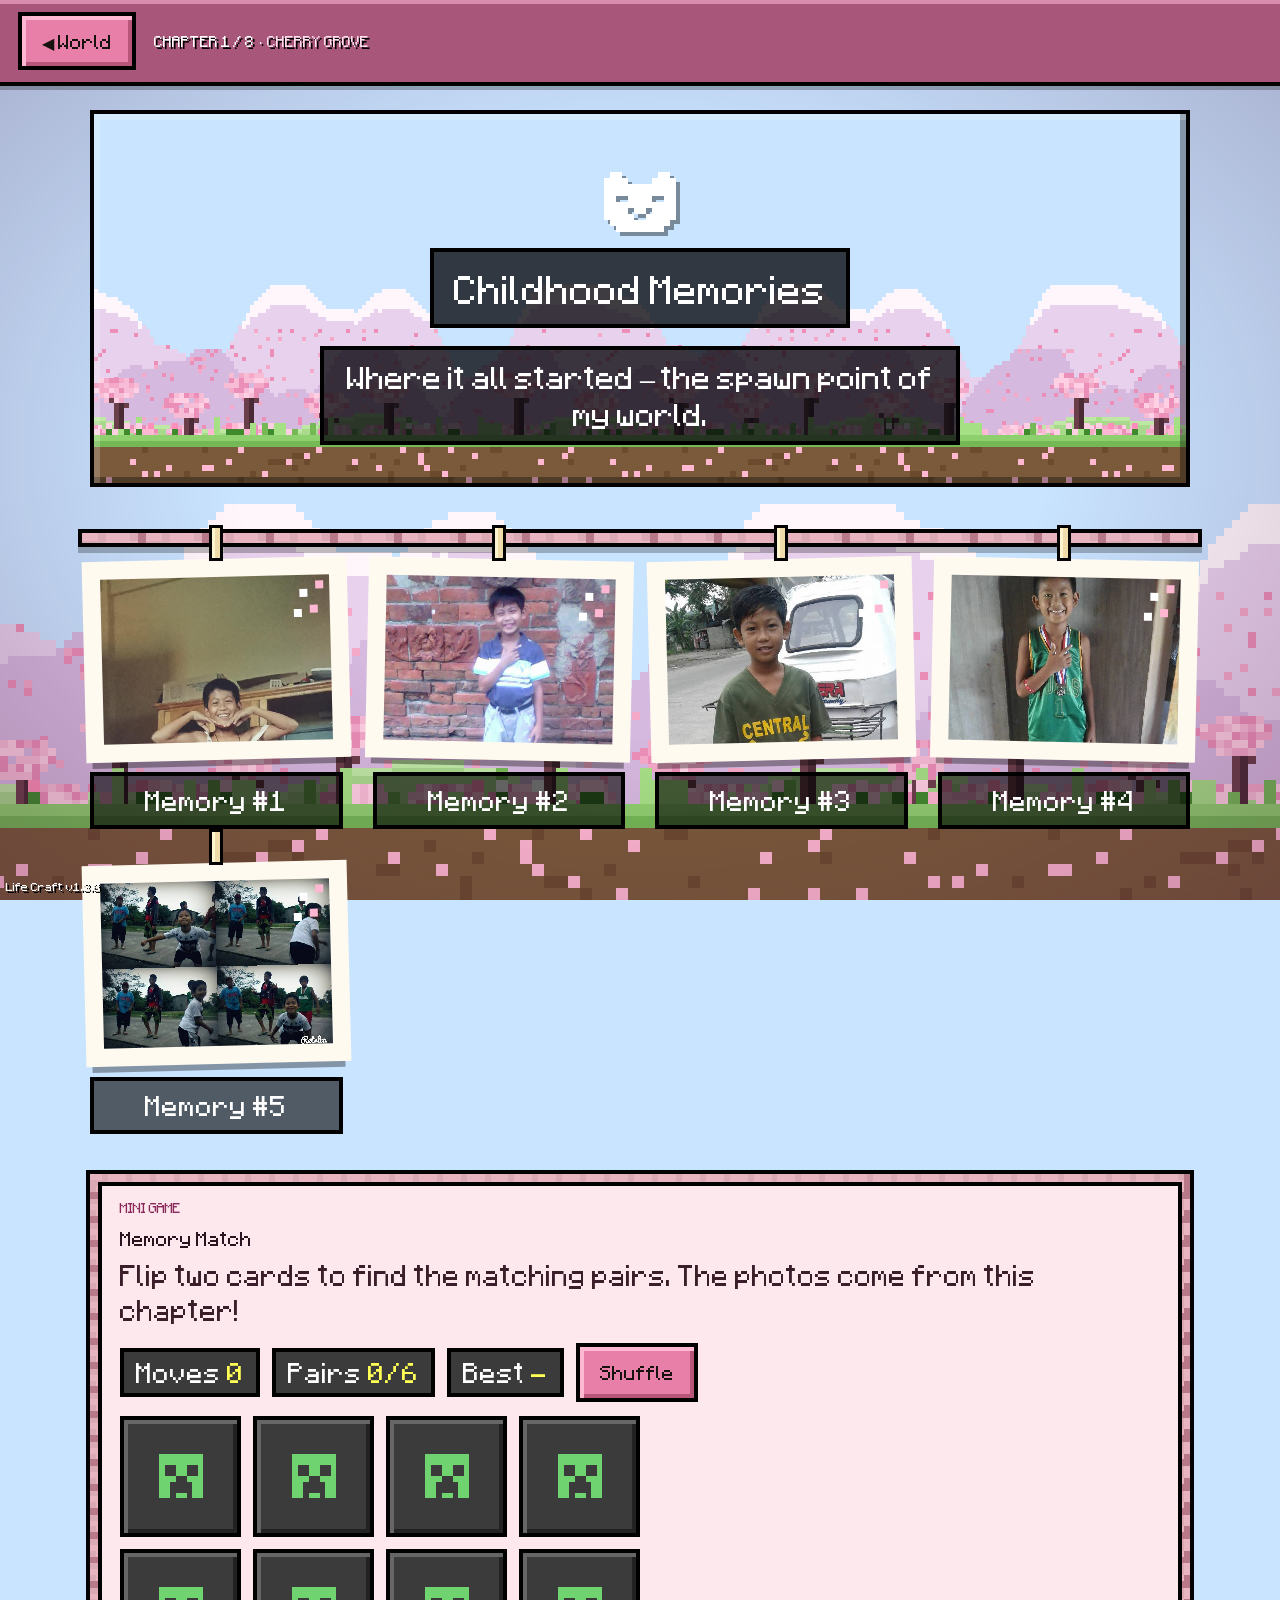
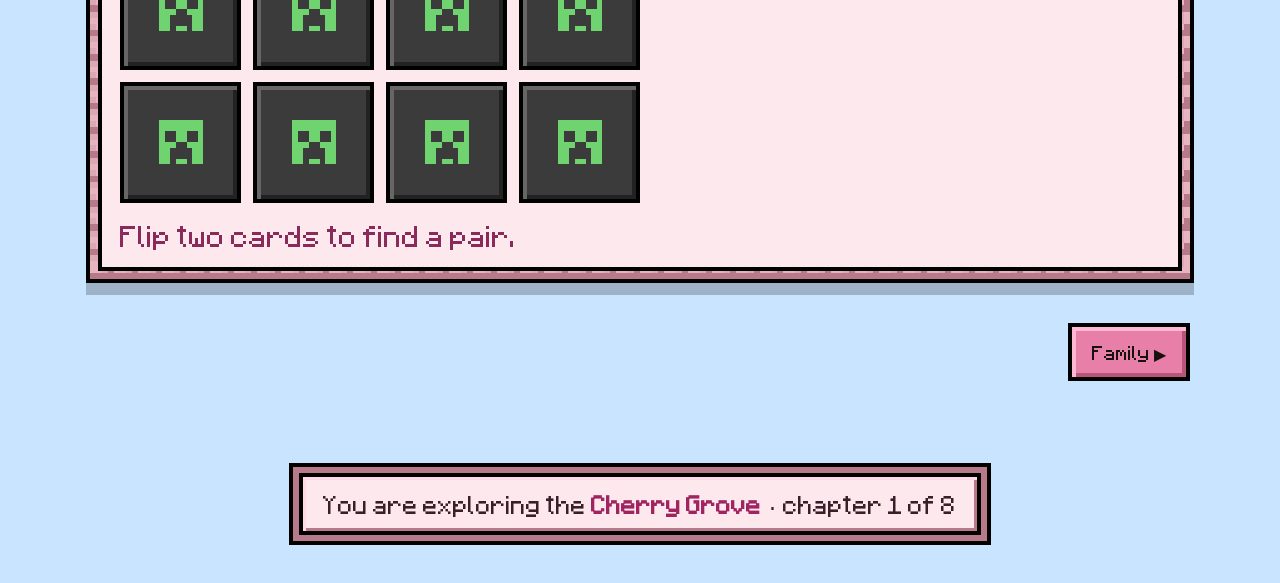
==== commit baa80858: "feat: add global styles and comprehensive documentation update" ====
--- a/pages/childhood_memories.html
+++ b/pages/childhood_memories.html
@@ -72,6 +72,8 @@
 
   <footer class="foot">You are exploring the <b>Cherry Grove</b> &middot; chapter 1 of 8</footer>
 
+  <p class="title-ver">Life Craft v1.3.0</p>
+
   <script src="../js/scene.js"></script>
   <script src="../js/lightbox.js"></script>
   <script src="../js/games.js"></script>
--- a/css/style.css
+++ b/css/style.css
@@ -148,6 +148,11 @@
 }
 @keyframes pulse { to { transform: rotate(-6deg) scale(1.1); } }
 .hint { font-size: 20px; color: #1c3d66; margin: 8px 0 0; text-shadow: 1px 1px 0 rgba(255,255,255,.6); }
+.title-ver {
+  position: fixed; left: 6px; bottom: 6px; z-index: 4; margin: 0;
+  font-family: var(--font-title); font-size: 10px; color: #fff;
+  text-shadow: 2px 2px 0 #000; pointer-events: none;
+}
 
 /* ==========================================================
    HUB (welcome.html)
@@ -255,7 +260,7 @@
   transition: transform .15s;
 }
 .photo .frame:hover { transform: translateY(-5px) rotate(-.6deg); }
-.photo img { width: 100%; height: 100%; object-fit: cover; padding: 8px; }
+.photo img { width: 100%; height: 100%; object-fit: cover; object-position: top center; padding: 8px; }
 .photo figcaption {
   margin-top: 18px; padding: 8px 12px; text-align: center; font-size: 22px;
   background: rgba(0,0,0,.6); border: 4px solid #000;
@@ -463,6 +468,11 @@
   .hero-icon { font-size: 56px; }
   .block .label strong { font-size: 13px; }
   .mc-btn { font-size: 13px; padding: 12px 14px; }
+  .mc-btn.big { font-size: 18px; padding: 16px 32px; }
+  .title-main { gap: 12px; padding-left: 16px; padding-right: 16px; }
+  .logo { font-size: clamp(28px, 11vw, 56px); letter-spacing: 2px; }
+  .edition { font-size: clamp(9px, 2.8vw, 14px); }
+  .splash { font-size: clamp(10px, 2.8vw, 14px); }
 }
 
 @media (prefers-reduced-motion: reduce) {
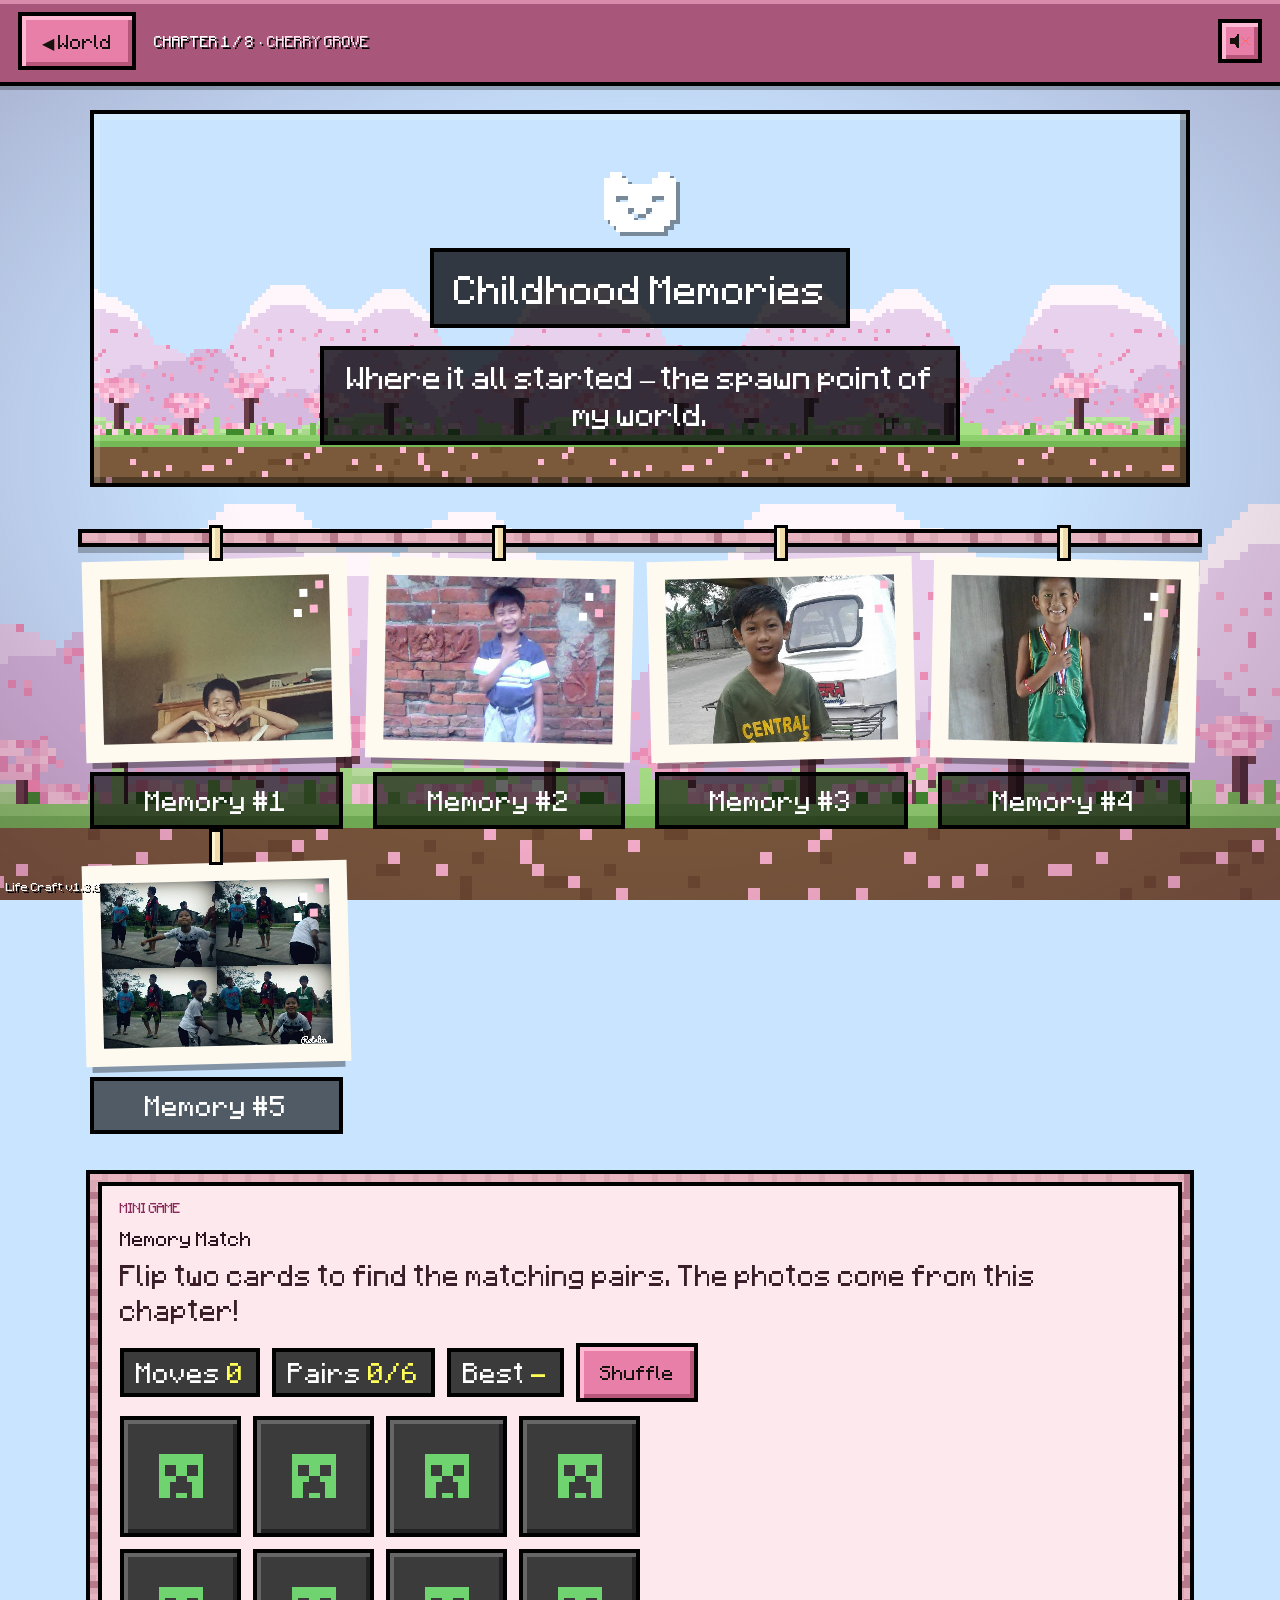
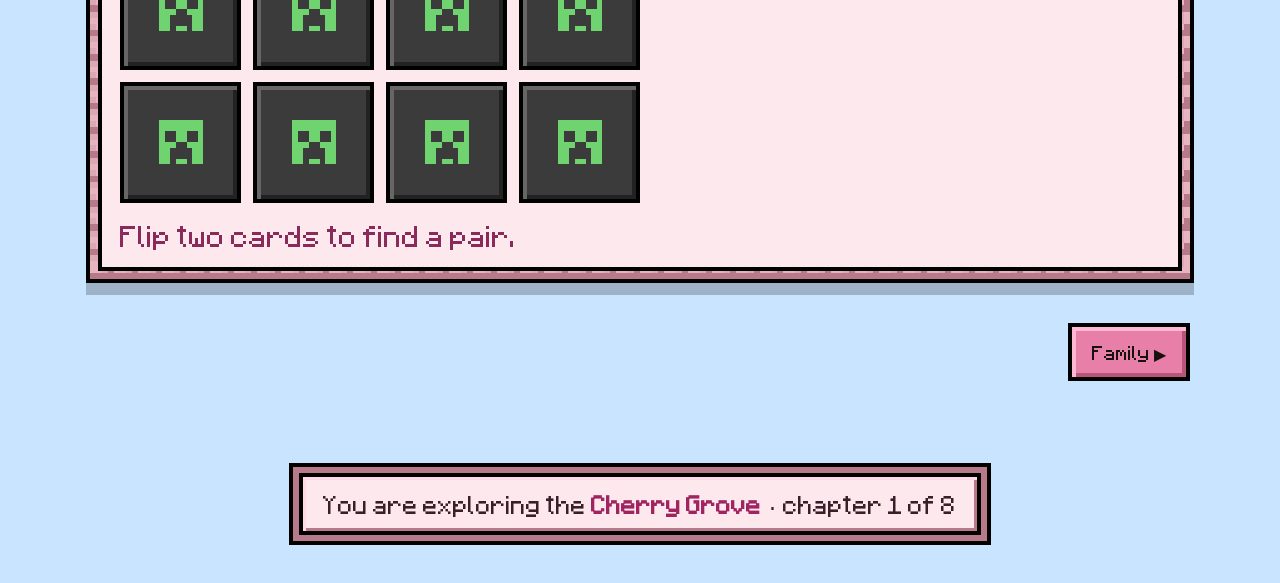
==== commit 1069d70b: "Add opt-in sound effects with a toggle - js/sound.js: Web Audio synth (clicks, footsteps, jump/land," ====
--- a/pages/childhood_memories.html
+++ b/pages/childhood_memories.html
@@ -8,6 +8,7 @@
   <link rel="stylesheet" href="../css/biomes.css">
   <link rel="stylesheet" href="../css/scene.css">
   <link rel="stylesheet" href="../css/world-objects.css">
+  <link rel="stylesheet" href="../css/features.css">
   <script src="../js/transition.js"></script>
 </head>
 <body data-biome="cherry" data-sway style="--c:#f0a8c8; --c2:#e898bc;">
@@ -22,7 +23,7 @@
   <a class="skip" href="#main">Skip to content</a>
 
   <header class="topbar">
-    <a class="mc-btn" data-morph data-biome="plains" data-world="the Plains" href="welcome.html" style="--c:#5d9b3a; --c2:#4a7f2d;">&#9664; World</a>
+    <a class="mc-btn" data-morph data-biome="plains" data-world="the Plains" href="welcome.html" style="--c:#5d9b3a; --c2:#4a7f2d;">&#9664;&#xFE0E; World</a>
     <span class="topbar-title">CHAPTER 1 / 8 &middot; <span class="biome">CHERRY GROVE</span></span>
   </header>
 
@@ -35,23 +36,23 @@
 
     <section class="gallery">
       <figure class="photo">
-        <div class="frame"><img src="../img/Childhood%20Memories/FB_IMG_1792336890360.jpg" alt="Childhood memory 1" loading="lazy"><div class="ph"></div></div>
+        <div class="frame"><img src="../img/Childhood%20Memories/FB_IMG_1792336890360.jpg" alt="Childhood memory 1" loading="lazy" decoding="async"><div class="ph"></div></div>
         <figcaption>Memory #1</figcaption>
       </figure>
       <figure class="photo">
-        <div class="frame"><img src="../img/Childhood%20Memories/FB_IMG_1792336968765.jpg" alt="Childhood memory 2" loading="lazy"><div class="ph"></div></div>
+        <div class="frame"><img src="../img/Childhood%20Memories/FB_IMG_1792336968765.jpg" alt="Childhood memory 2" loading="lazy" decoding="async"><div class="ph"></div></div>
         <figcaption>Memory #2</figcaption>
       </figure>
       <figure class="photo">
-        <div class="frame"><img src="../img/Childhood%20Memories/FB_IMG_1792337045934.jpg" alt="Childhood memory 3" loading="lazy"><div class="ph"></div></div>
+        <div class="frame"><img src="../img/Childhood%20Memories/FB_IMG_1792337045934.jpg" alt="Childhood memory 3" loading="lazy" decoding="async"><div class="ph"></div></div>
         <figcaption>Memory #3</figcaption>
       </figure>
       <figure class="photo">
-        <div class="frame"><img src="../img/Childhood%20Memories/FB_IMG_1792337150181.jpg" alt="Childhood memory 4" loading="lazy"><div class="ph"></div></div>
+        <div class="frame"><img src="../img/Childhood%20Memories/FB_IMG_1792337150181.jpg" alt="Childhood memory 4" loading="lazy" decoding="async"><div class="ph"></div></div>
         <figcaption>Memory #4</figcaption>
       </figure>
       <figure class="photo">
-        <div class="frame"><img src="../img/Childhood%20Memories/FB_IMG_1792337281035.jpg" alt="Childhood memory 5" loading="lazy"><div class="ph"></div></div>
+        <div class="frame"><img src="../img/Childhood%20Memories/FB_IMG_1792337281035.jpg" alt="Childhood memory 5" loading="lazy" decoding="async"><div class="ph"></div></div>
         <figcaption>Memory #5</figcaption>
       </figure>
     </section>
@@ -66,7 +67,7 @@
 
     <nav class="pager">
       <span class="spacer"></span>
-      <a class="mc-btn" data-morph data-biome="lush" data-world="the Lush Caves" href="family_relatives.html" style="--c:#6b8e3a; --c2:#58792e;">Family &#9654;</a>
+      <a class="mc-btn" data-morph data-biome="lush" data-world="the Lush Caves" href="family_relatives.html" style="--c:#6b8e3a; --c2:#58792e;">Family &#9654;&#xFE0E;</a>
     </nav>
   </main>
 
@@ -77,5 +78,6 @@
   <script src="../js/scene.js"></script>
   <script src="../js/lightbox.js"></script>
   <script src="../js/games.js"></script>
+  <script src="../js/sound.js"></script>
 </body>
 </html>
--- a/css/style.css
+++ b/css/style.css
@@ -612,6 +612,24 @@
 .mc-model { position: absolute; inset: 0; transform-style: preserve-3d; transform: rotateY(var(--ry, 0deg)); transition: transform .28s ease-out; }
 .mc-part, .mc-box { position: absolute; transform-style: preserve-3d; }
 .mc-limb { transform-origin: 50% 0; }
+/* Head tracking (js/headtrack.js) turns only this part; the pivot is the neck. No transform at rest. */
+.mc-head { transform-origin: 50% 100% 0; }
+
+/* Crouch / sneak (hold the down arrow, S, or the pad's down button).
+   Minecraft's own sneak pose, applied part by part with the individual translate / rotate
+   properties so it stacks with the walk swing, the wave and head tracking (which use transform):
+   body drops 3.2 and leans 0.5 rad about the shoulders, arms drop 3.2 and follow the lean
+   (0.4 rad), hips/legs shift back 4 and down 0.2, head drops 4.2. 1 model unit = 5px. */
+.mc-body { transform-origin: 50% 0; }
+.mc-head, .mc-body, .mc-limb { transition: translate .14s ease-out, rotate .14s ease-out; }
+.hero-char.crouching .mc-body { translate: 0 16px; rotate: x -28.6deg; }
+.hero-char.crouching .mc-arm  { translate: 0 16px; rotate: x -22.9deg; }
+.hero-char.crouching .mc-leg  { translate: 0 1px -20px; }
+.hero-char.crouching .mc-head { translate: 0 21px; }
+.hero-char.crouching.walking .mc-limb.a, .hero-char.crouching.walking .mc-limb.b { animation-duration: 1.2s; }   /* slower steps while sneaking */
+.hero-char.crouching .hc-nametag { bottom: 160px; }                           /* the tag sinks with the head */
+.hero-char.crouching .hc-bubble { bottom: 196px; }
+@media (prefers-reduced-motion: reduce) { .mc-head, .mc-body, .mc-limb { transition: none; } }
 .mc-face {
   position: absolute; backface-visibility: hidden;
   background-image: url(../skins/mark.png); background-repeat: no-repeat;
@@ -729,6 +747,10 @@
   touch-action: none; -webkit-touch-callout: none; -webkit-user-select: none; user-select: none;
 }
 .hc-pad button.on { transform: translateY(3px); background: #6f7fc4; box-shadow: inset 4px 4px 0 #a3b0ee, inset -4px -4px 0 #3c477f; }
+@media (max-width: 360px) {
+  .hc-pad button { width: 58px; height: 58px; }
+  .hc-pad .grp { gap: 8px; }
+}
 @media (pointer: coarse) {
   .hc-pad { display: flex; }
   .hint-kb { display: none; }
--- a/css/scene.css
+++ b/css/scene.css
@@ -89,7 +89,7 @@
 }
 
 /* ---------- small screens: simpler scene (fewer layers, no pointer parallax) ---------- */
-@media (max-width: 700px) { .layer-far { display: none; } }
+@media (max-width: 700px) { .scene .layer-far { display: none; } }   /* chapter scenes only: the title screen keeps its mountains */
 
 /* ==========================================================
    DIORAMA: the same layers, miniaturised (chapter banners, Plains preview)
@@ -144,3 +144,18 @@
 
 /* phones: the speech bubble + on-screen buttons already explain the controls, so the hint would collide with them */
 @media (max-width: 560px) { .title-body .hint { display: none; } }
+
+/* title screen on portrait phones: same mountains / forest / village as desktop, just a touch smaller */
+@media (max-width: 560px) { .title-body { --sc: .7; } }
+
+/* portrait phones: stack the title from the top so the Play sign stays well above the standing character */
+@media (max-width: 560px) {
+  .title-body .title-main { justify-content: flex-start; gap: 10px; padding-top: max(14px, 3vh); }
+}
+@media (max-width: 560px) and (max-height: 700px) {
+  .title-body .title-main { gap: 6px; padding-top: 8px; }
+}
+@media (max-width: 340px) {
+  .title-body .play { font-size: 13px; padding: 14px 16px; white-space: nowrap; }
+  .title-body .splash { display: none; }
+}
--- a/css/features.css
+++ b/css/features.css
@@ -0,0 +1,26 @@
+/* ==========================================================
+   FEATURES: sound toggle, advancements, idle / mining effects,
+   day-night, weather. Loaded after world-objects.css.
+   ========================================================== */
+
+/* ---- Sound effects toggle (js/sound.js) ---- */
+.sfx-toggle {
+  display: inline-grid; place-items: center; flex: none;
+  width: 44px; height: 44px; min-width: 44px; padding: 0; margin: 0;
+}
+.sfx-toggle svg { display: block; }
+.sfx-toggle.is-on { background: #3f8f3f; box-shadow: inset 4px 4px 0 #7fe07f, inset -4px -4px 0 #1f5a1f; }
+.sfx-toggle.is-on:hover, .sfx-toggle.is-on:focus-visible { background: #4fa84f; }
+.topbar .sfx-toggle { margin-left: auto; }          /* far right of the top bar ... */
+.topbar .nametag + .sfx-toggle { margin-left: 10px; }   /* ... or right after the name tag on the Plains page */
+body.title-body > .sfx-toggle {
+  position: fixed; z-index: 60;
+  top: max(10px, env(safe-area-inset-top)); right: max(10px, env(safe-area-inset-right));
+}
+@media (max-width: 420px) {                      /* keep the top bar on one row beside the toggle */
+  .topbar { gap: 8px; padding-left: 10px; padding-right: 10px; }
+  .topbar .nametag { padding: 3px 6px; }
+  .topbar .nametag-text { font-size: 13px; }
+  .topbar .nametag + .sfx-toggle { margin-left: 4px; }
+  .topbar > .mc-btn:first-child { padding-left: 12px; padding-right: 12px; }
+}
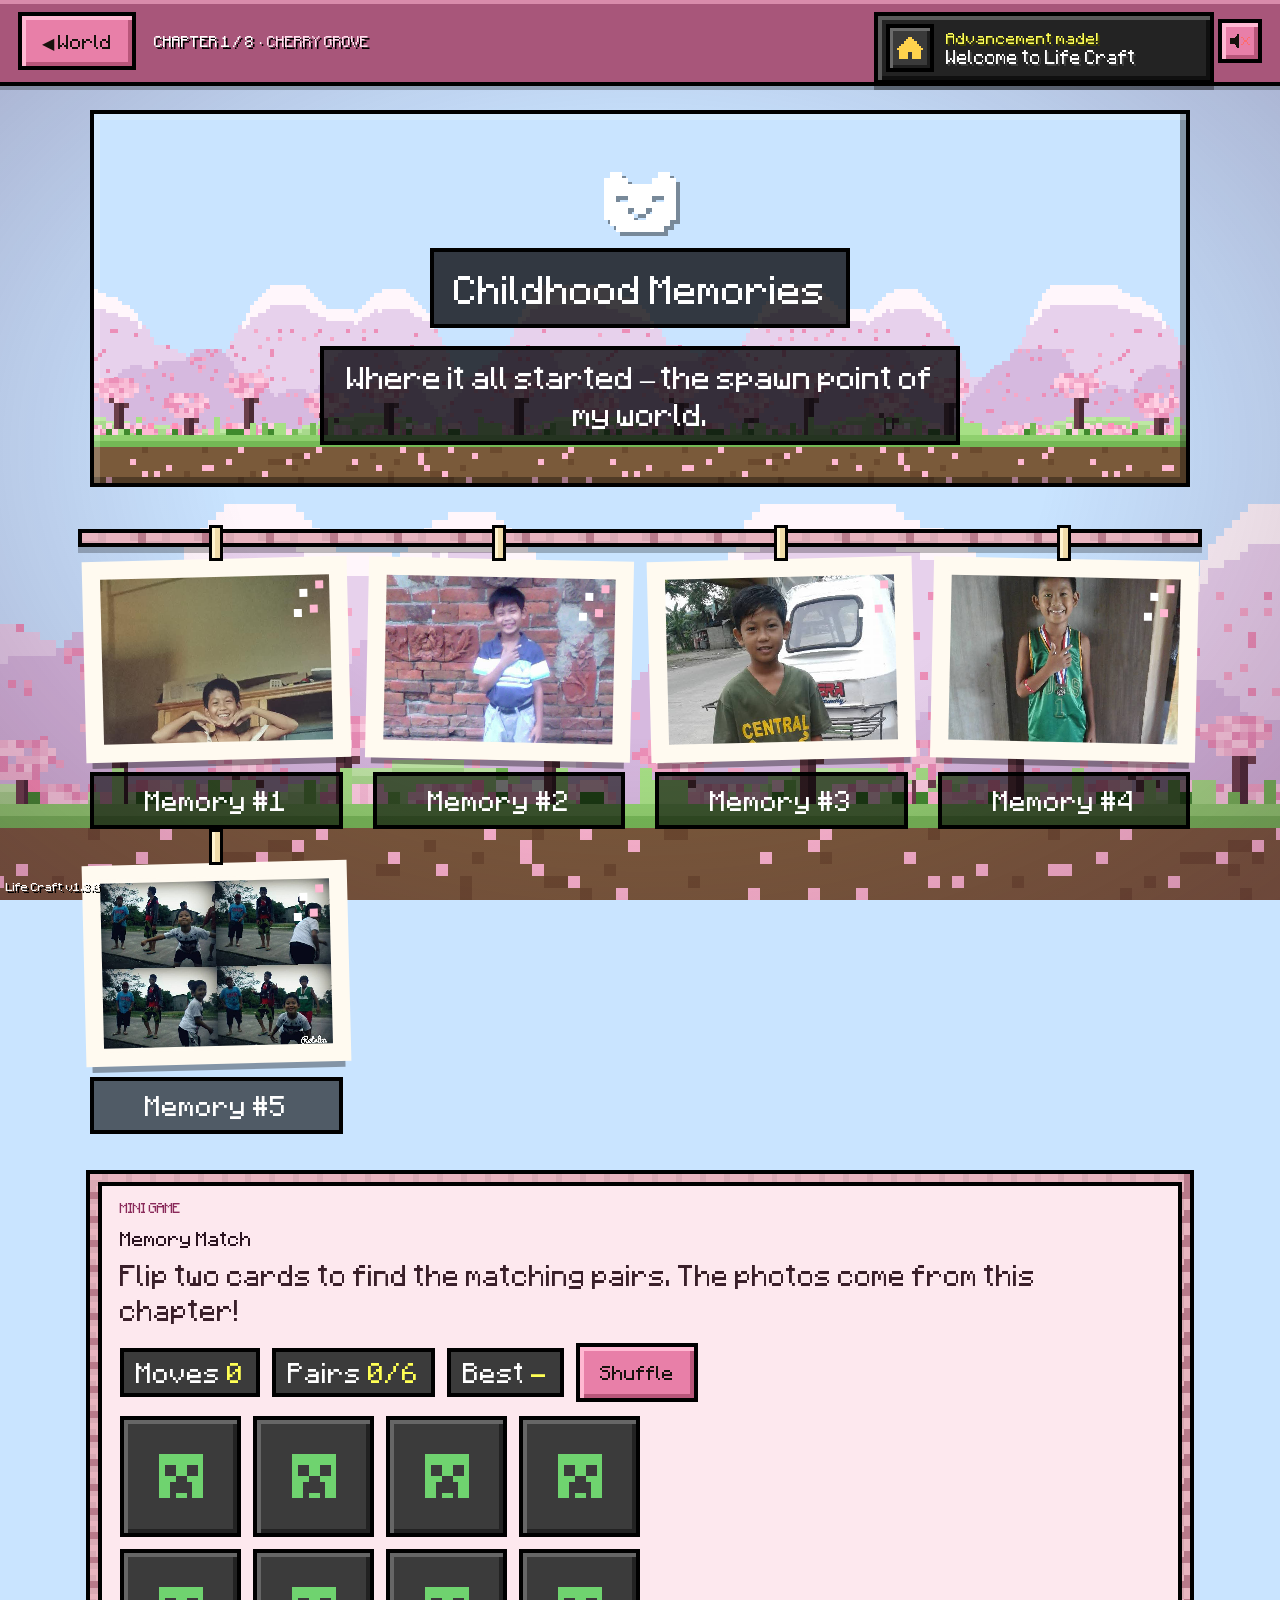
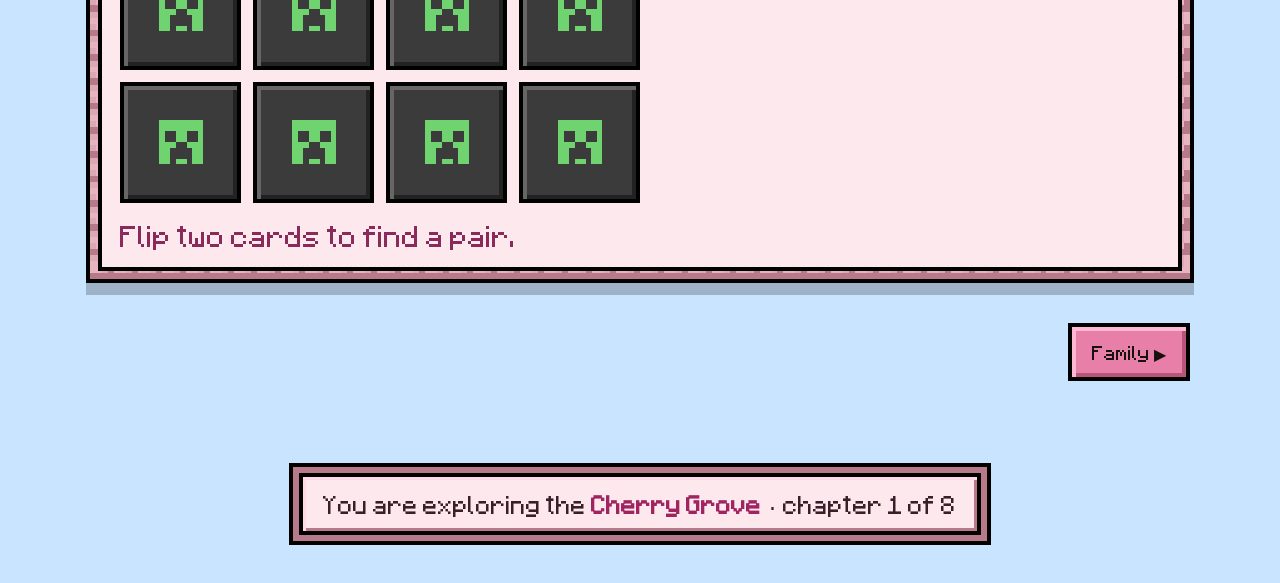
==== commit 3c71061c: "Add Minecraft-style advancements with toasts and a list on the Plains page - js/advancements.js: 23 " ====
--- a/pages/childhood_memories.html
+++ b/pages/childhood_memories.html
@@ -79,5 +79,6 @@
   <script src="../js/lightbox.js"></script>
   <script src="../js/games.js"></script>
   <script src="../js/sound.js"></script>
+  <script src="../js/advancements.js"></script>
 </body>
 </html>
--- a/css/features.css
+++ b/css/features.css
@@ -24,3 +24,63 @@
   .topbar .nametag + .sfx-toggle { margin-left: 4px; }
   .topbar > .mc-btn:first-child { padding-left: 12px; padding-right: 12px; }
 }
+
+/* ---- extra pixel icons for the advancements (same mask technique as .px in style.css) ---- */
+.px-gem { --m: url("data:image/svg+xml,%3Csvg%20xmlns%3D%27http%3A%2F%2Fwww.w3.org%2F2000%2Fsvg%27%20viewBox%3D%270%200%2011%208%27%20shape-rendering%3D%27crispEdges%27%3E%3Cpath%20d%3D%27M3%200h5v1H3zM1%201h9v1H1zM0%202h11v1H0zM1%203h9v1H1zM2%204h7v1H2zM3%205h5v1H3zM4%206h3v1H4zM5%207h1v1H5z%27%2F%3E%3C%2Fsvg%3E"); }
+.px-moon { --m: url("data:image/svg+xml,%3Csvg%20xmlns%3D%27http%3A%2F%2Fwww.w3.org%2F2000%2Fsvg%27%20viewBox%3D%270%200%209%209%27%20shape-rendering%3D%27crispEdges%27%3E%3Cpath%20d%3D%27M3%200h4v1H3zM2%201h3v1H2zM1%202h3v1H1zM1%203h3v1H1zM1%204h3v1H1zM1%205h3v1H1zM2%206h3v1H2zM3%207h4v1H3zM2%208h3v1H2z%27%2F%3E%3C%2Fsvg%3E"); }
+.px-boot { --m: url("data:image/svg+xml,%3Csvg%20xmlns%3D%27http%3A%2F%2Fwww.w3.org%2F2000%2Fsvg%27%20viewBox%3D%270%200%208%208%27%20shape-rendering%3D%27crispEdges%27%3E%3Cpath%20d%3D%27M2%200h3v1H2zM2%201h3v1H2zM2%202h3v1H2zM2%203h3v1H2zM2%204h5v1H2zM1%205h7v1H1zM0%206h8v2H0z%27%2F%3E%3C%2Fsvg%3E"); }
+.px-spring { --m: url("data:image/svg+xml,%3Csvg%20xmlns%3D%27http%3A%2F%2Fwww.w3.org%2F2000%2Fsvg%27%20viewBox%3D%270%200%207%208%27%20shape-rendering%3D%27crispEdges%27%3E%3Cpath%20d%3D%27M3%200h1v1H3zM2%201h3v1H2zM1%202h5v1H1zM3%203h1v5H3z%27%2F%3E%3C%2Fsvg%3E"); }
+.px-zzz { --m: url("data:image/svg+xml,%3Csvg%20xmlns%3D%27http%3A%2F%2Fwww.w3.org%2F2000%2Fsvg%27%20viewBox%3D%270%200%205%205%27%20shape-rendering%3D%27crispEdges%27%3E%3Cpath%20d%3D%27M0%200h5v1H0zM3%201h1v1H3zM2%202h1v1H2zM1%203h1v1H1zM0%204h5v1H0z%27%2F%3E%3C%2Fsvg%3E"); }
+.px-note { --m: url("data:image/svg+xml,%3Csvg%20xmlns%3D%27http%3A%2F%2Fwww.w3.org%2F2000%2Fsvg%27%20viewBox%3D%270%200%209%209%27%20shape-rendering%3D%27crispEdges%27%3E%3Cpath%20d%3D%27M0%203h2v3H0zM2%202h1v5H2zM3%201h1v7H3zM4%200h1v9H4zM6%203h1v3H6zM8%201h1v7H8z%27%2F%3E%3C%2Fsvg%3E"); }
+.px-star { --m: url("data:image/svg+xml,%3Csvg%20xmlns%3D%27http%3A%2F%2Fwww.w3.org%2F2000%2Fsvg%27%20viewBox%3D%270%200%209%209%27%20shape-rendering%3D%27crispEdges%27%3E%3Cpath%20d%3D%27M4%200h1v2H4zM3%202h3v1H3zM0%203h9v1H0zM1%204h7v1H1zM2%205h5v1H2zM1%206h3v1H1zM5%206h3v1H5zM0%207h2v1H0zM7%207h2v1H7z%27%2F%3E%3C%2Fsvg%3E"); }
+.px-block { --m: url("data:image/svg+xml,%3Csvg%20xmlns%3D%27http%3A%2F%2Fwww.w3.org%2F2000%2Fsvg%27%20viewBox%3D%270%200%208%208%27%20shape-rendering%3D%27crispEdges%27%3E%3Cpath%20d%3D%27M0%200h8v1H0zM0%201h1v6H0zM7%201h1v6H7zM0%207h8v1H0zM3%203h2v2H3z%27%2F%3E%3C%2Fsvg%3E"); }
+
+/* ---- Advancement toasts + the list on the Plains page (js/advancements.js) ---- */
+.adv-toasts {
+  position: fixed; top: 12px; right: 66px; z-index: 9500; width: min(340px, calc(100vw - 20px));
+  display: flex; flex-direction: column; gap: 8px; pointer-events: none;
+}
+.adv-toast {
+  display: flex; align-items: center; gap: 12px; padding: 8px 14px 8px 8px;
+  background: #232323; border: 4px solid #000; color: #fff;
+  box-shadow: inset 4px 4px 0 #5a5a5a, inset -4px -4px 0 #101010, 0 6px 0 rgba(0, 0, 0, .35);
+  opacity: 0; transform: translateY(-24px);
+  transition: transform .4s cubic-bezier(.2, .8, .2, 1), opacity .3s;
+}
+.adv-toast.show { opacity: 1; transform: none; }
+.adv-icon {
+  display: grid; place-items: center; flex: none; width: 48px; height: 48px; font-size: 26px; line-height: 1;
+  background: #3a3a3a; border: 4px solid #000; color: var(--ic, #ffd24d);
+  box-shadow: inset 3px 3px 0 #6a6a6a, inset -3px -3px 0 #1e1e1e;
+}
+.adv-icon .px { width: 26px; height: 26px; filter: drop-shadow(2px 2px 0 rgba(0, 0, 0, .55)); }
+.adv-text { display: flex; flex-direction: column; min-width: 0; gap: 2px; }
+.adv-head { font-weight: 400; font-size: 13px; line-height: 1.25; color: #ffff55; text-shadow: 2px 2px 0 #3f3f00; }
+.adv-toast .adv-name { font-size: 15px; line-height: 1.25; color: #fff; text-shadow: 2px 2px 0 #3f3f3f; overflow-wrap: anywhere; }
+
+.adv { margin-top: 30px; }
+.adv h2 { margin-top: 0; }
+.adv-sub { margin: 0 0 16px; font-size: 22px; }
+.adv-sub b { color: #2f6f2f; font-weight: 400; }
+.adv-grid { list-style: none; margin: 0; padding: 0; display: grid; gap: 12px; grid-template-columns: repeat(auto-fill, minmax(260px, 1fr)); }
+.adv-card {
+  position: relative;
+  display: flex; align-items: flex-start; gap: 12px; padding: 10px; min-width: 0;
+  background: #9d9d9d; border: 4px solid #000; color: #2a2a2a;
+  box-shadow: inset 3px 3px 0 #b9b9b9, inset -3px -3px 0 #6d6d6d;
+}
+.adv-card.is-locked .adv-icon { color: #6a6a6a; background: #4a4a4a; }
+.adv-card.is-locked .adv-icon .px { filter: none; opacity: .75; }
+.adv-card.is-done { background: #2b2b2b; color: #fff; box-shadow: inset 3px 3px 0 #555, inset -3px -3px 0 #151515; }
+.adv-card .adv-name { font-size: 18px; line-height: 1.2; }
+.adv-card.is-done .adv-name { color: #ffff55; text-shadow: 2px 2px 0 #3f3f00; }
+.adv-desc { font-size: 16px; line-height: 1.25; overflow-wrap: anywhere; }
+.adv-card.is-done .adv-desc { color: #d8d8d8; }
+.adv-bar { display: block; height: 8px; margin-top: 6px; background: #555; border: 2px solid #000; }
+.adv-bar i { display: block; height: 100%; width: 0; background: #ffd24d; }
+.adv-count { font-size: 13px; opacity: .85; }
+.adv-state { position: absolute; width: 1px; height: 1px; overflow: hidden; clip: rect(0 0 0 0); white-space: nowrap; }
+@media (max-width: 560px) {
+  .adv-toasts { top: 64px; left: 10px; right: 10px; width: auto; }
+  .adv-sub { font-size: 19px; }
+}
